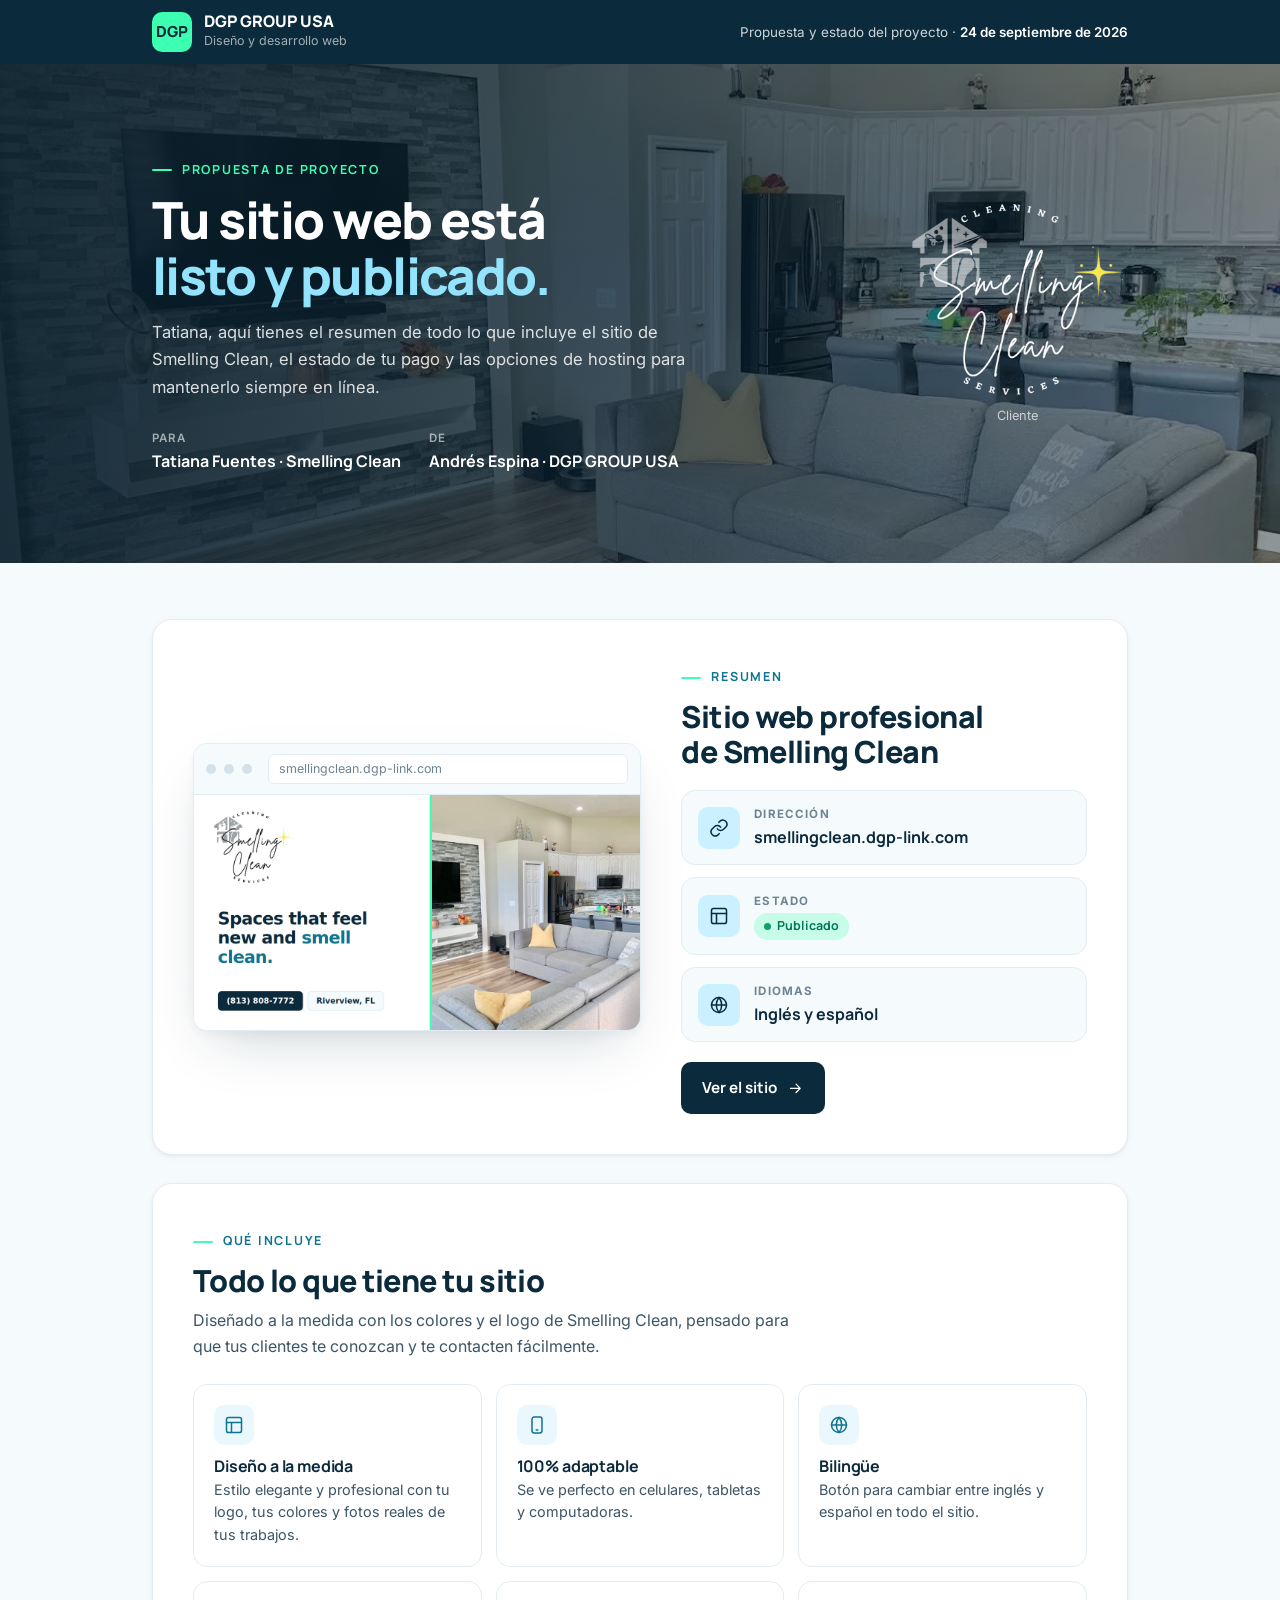
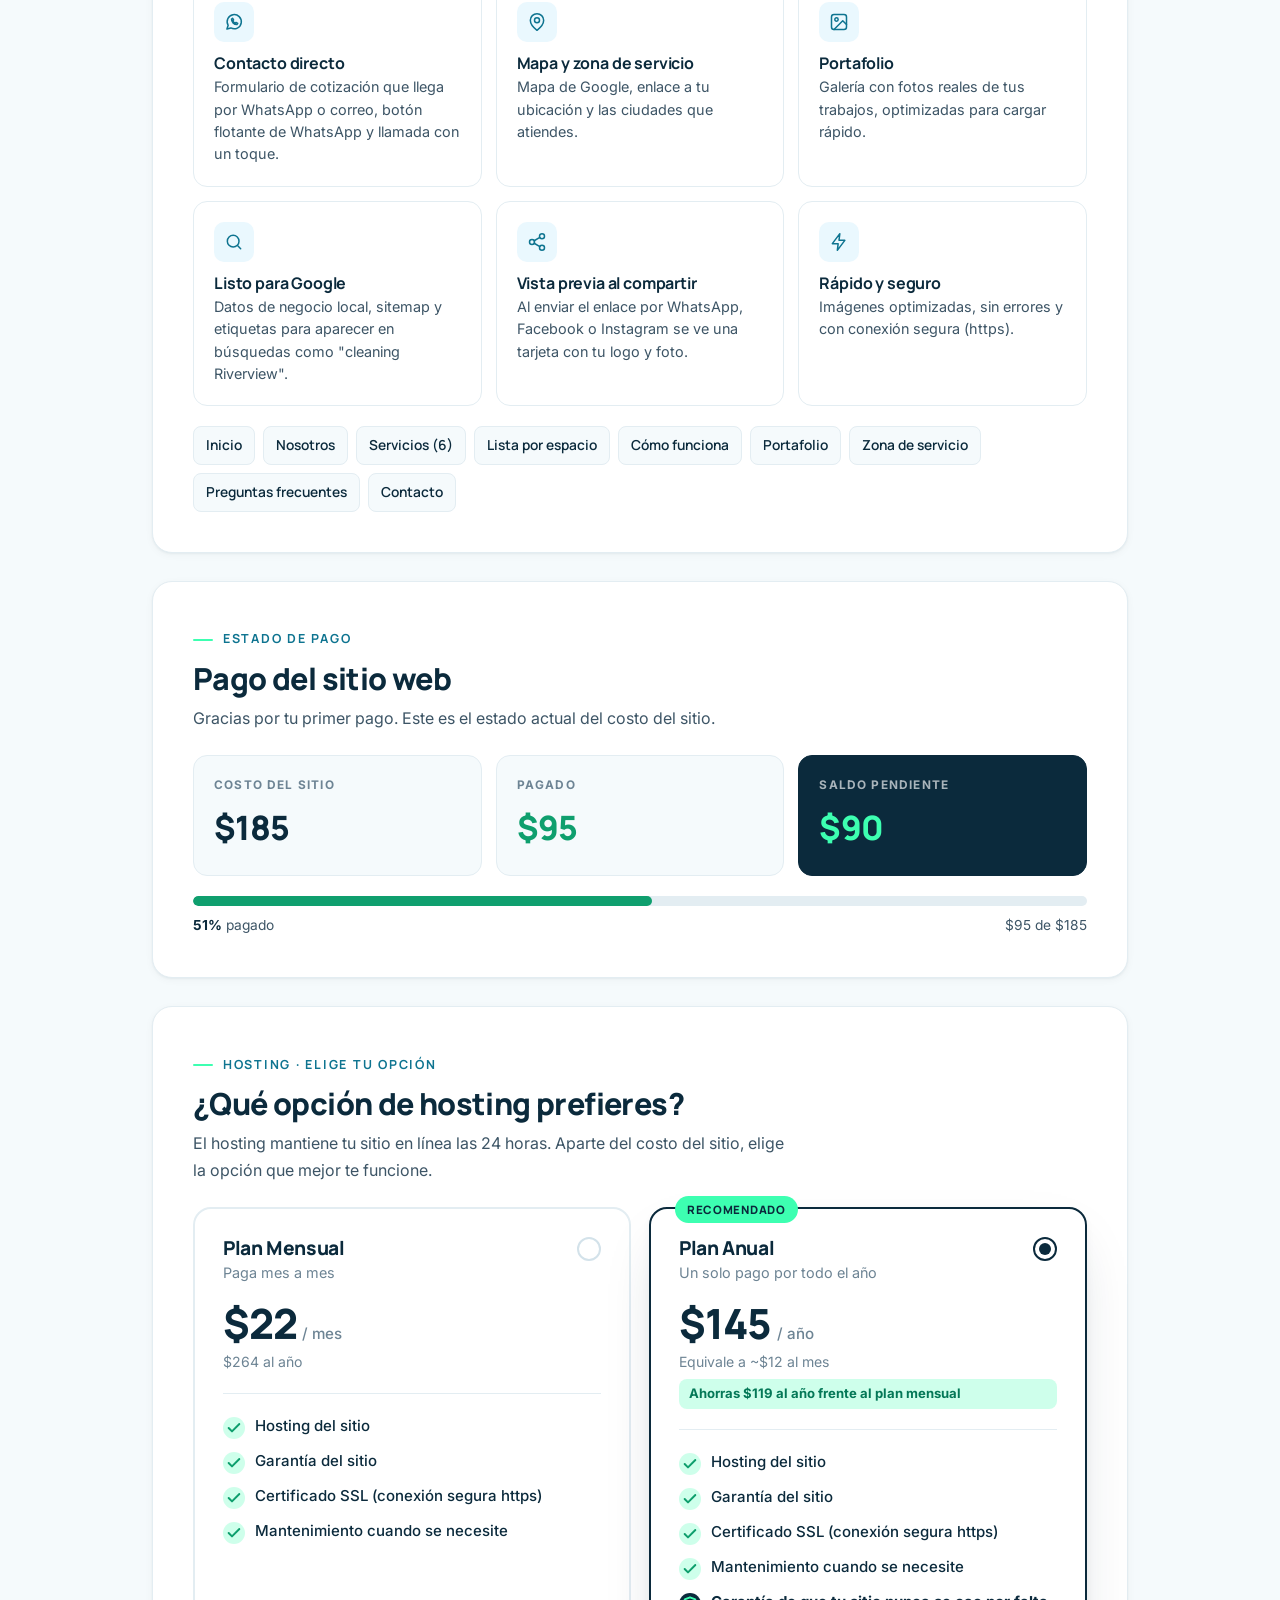
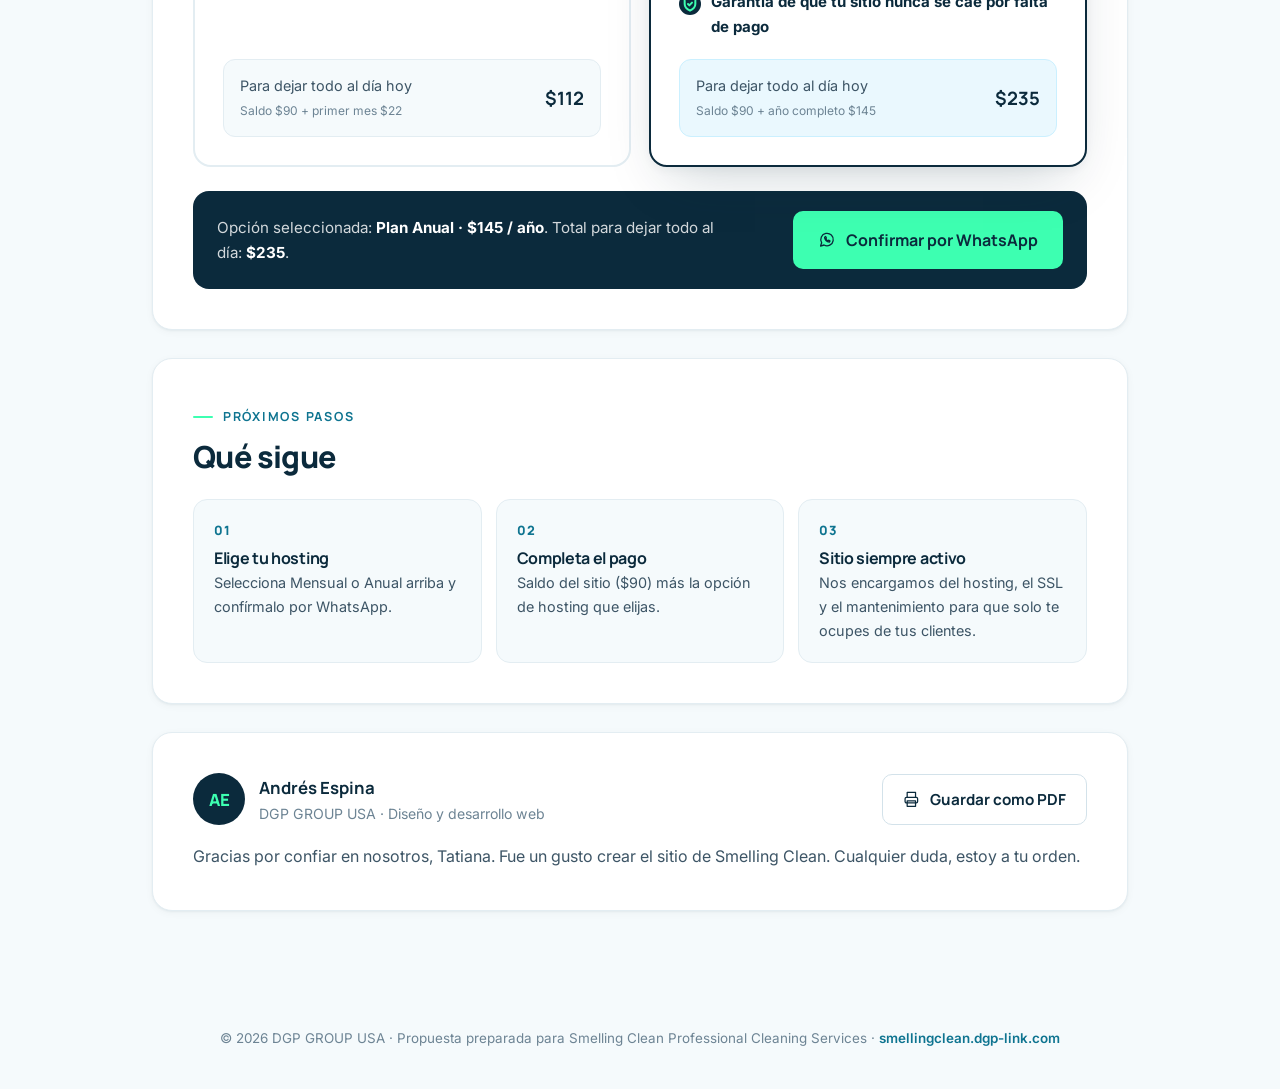
==== propuesta/index.html @ 9a378876 "Send proposal confirmation to Andrés's WhatsApp Co-Authored-By: Claude Opus 5.5 <noreply@anthropic.c" ====
<!DOCTYPE html>
<html lang="es">
<head>
  <meta charset="UTF-8">
  <meta name="viewport" content="width=device-width, initial-scale=1.0">
  <title>Propuesta · Sitio web Smelling Clean | DGP GROUP USA</title>
  <meta name="description" content="Resumen del proyecto, estado de pago y opciones de hosting del sitio web de Smelling Clean Professional Cleaning Services.">
  <meta name="robots" content="noindex, nofollow">
  <meta name="theme-color" content="#0b2a3c">
  <meta property="og:title" content="Propuesta · Sitio web Smelling Clean">
  <meta property="og:description" content="De Andrés Espina (DGP GROUP USA) para Tatiana Fuentes.">
  <meta property="og:image" content="https://smellingclean.dgp-link.com/assets/og-image.png">
  <link rel="icon" type="image/png" sizes="32x32" href="../assets/favicon-32.png">
  <link rel="apple-touch-icon" href="../assets/apple-touch-icon.png">
  <link rel="preconnect" href="https://fonts.googleapis.com">
  <link rel="preconnect" href="https://fonts.gstatic.com" crossorigin>
  <link href="https://fonts.googleapis.com/css2?family=Inter:wght@400;500;600;700&family=Manrope:wght@500;600;700;800&display=swap" rel="stylesheet">
  <style>
    :root {
      --sky: #93e3fd; --ice: #cbf0ff; --mint: #3dffb1;
      --ink: #0b2a3c; --ink-hover: #133f58; --text: #3d5566; --muted: #6d8494; --accent: #0e7490; --success: #0f9f6e;
      --bg: #fff; --bg-soft: #f5fafc; --ice-soft: #eaf8fe; --line: #e3edf2; --line-strong: #d3e2ea;
      --shadow-sm: 0 1px 2px rgba(11,42,60,.05), 0 2px 8px rgba(11,42,60,.04);
      --shadow: 0 2px 4px rgba(11,42,60,.04), 0 12px 32px -12px rgba(11,42,60,.14);
      --shadow-lg: 0 4px 8px rgba(11,42,60,.04), 0 24px 56px -20px rgba(11,42,60,.22);
      --font-head: "Manrope", "Inter", system-ui, sans-serif;
      --font-body: "Inter", system-ui, -apple-system, "Segoe UI", Roboto, sans-serif;
      --gutter: clamp(16px, 4vw, 32px);
      --ease: cubic-bezier(.22,1,.36,1);
    }
    *, *::before, *::after { box-sizing: border-box; }
    html { -webkit-text-size-adjust: 100%; overflow-x: hidden; scroll-behavior: smooth; }
    body { margin: 0; font-family: var(--font-body); font-size: 16px; line-height: 1.65; color: var(--text); background: var(--bg-soft); -webkit-font-smoothing: antialiased; overflow-x: hidden; }
    @supports (overflow: clip) { html, body { overflow-x: clip; } }
    img { max-width: 100%; display: block; }
    a { color: inherit; text-decoration: none; }
    button { font: inherit; cursor: pointer; border: 0; background: none; color: inherit; }
    h1, h2, h3, h4 { font-family: var(--font-head); color: var(--ink); margin: 0; line-height: 1.15; letter-spacing: -.02em; text-wrap: balance; }
    p { margin: 0; }
    ul { margin: 0; padding: 0; list-style: none; }
    :focus-visible { outline: 2px solid var(--accent); outline-offset: 3px; border-radius: 6px; }
    .container { width: 100%; max-width: 1040px; margin-inline: auto; padding-inline: var(--gutter); }
    .icon { width: 1.25em; height: 1.25em; flex-shrink: 0; fill: none; stroke: currentColor; stroke-width: 1.8; stroke-linecap: round; stroke-linejoin: round; }

    /* Top bar */
    .topbar { background: var(--ink); color: rgba(255,255,255,.8); }
    .topbar .container { display: flex; align-items: center; justify-content: space-between; gap: 16px; min-height: 64px; flex-wrap: wrap; padding-block: 12px; }
    .agency { display: flex; align-items: center; gap: 12px; }
    .agency-mark { width: 40px; height: 40px; border-radius: 10px; display: grid; place-items: center; background: var(--mint); color: var(--ink); font-family: var(--font-head); font-weight: 800; font-size: .95rem; letter-spacing: -.02em; }
    .agency strong { display: block; color: #fff; font-family: var(--font-head); font-weight: 800; font-size: 1rem; line-height: 1.2; }
    .agency small { display: block; font-size: .78rem; color: rgba(255,255,255,.62); }
    .doc-meta { font-size: .84rem; text-align: right; }
    .doc-meta strong { color: #fff; font-weight: 600; }

    /* Hero */
    .hero { position: relative; color: #fff; background: var(--ink); overflow: hidden; isolation: isolate; }
    .hero-bg { position: absolute; inset: 0; z-index: -1; }
    .hero-bg img { width: 100%; height: 100%; object-fit: cover; object-position: center 45%; }
    .hero-bg::after { content: ""; position: absolute; inset: 0; background: linear-gradient(90deg, rgba(8,30,43,.92) 0%, rgba(8,30,43,.72) 55%, rgba(8,30,43,.45) 100%); }
    .hero .container { padding-block: clamp(48px, 8vw, 88px); display: grid; grid-template-columns: 1.3fr .7fr; gap: 32px; align-items: center; }
    .kicker { display: inline-flex; align-items: center; gap: 10px; font-family: var(--font-head); font-size: .78rem; font-weight: 700; text-transform: uppercase; letter-spacing: .14em; color: var(--accent); margin-bottom: 12px; }
    .kicker::before { content: ""; width: 20px; height: 2px; border-radius: 2px; background: var(--mint); }
    .hero .kicker { color: var(--mint); }
    .hero h1 { color: #fff; font-weight: 800; font-size: clamp(2rem, 5vw, 3.2rem); line-height: 1.08; letter-spacing: -.03em; }
    .hero h1 em { font-style: normal; color: var(--sky); }
    .hero p { margin-top: 16px; color: rgba(255,255,255,.84); font-size: clamp(1rem, 1.3vw, 1.1rem); max-width: 560px; }
    .hero-client { justify-self: end; text-align: center; }
    .hero-client img { width: min(220px, 60vw); height: auto; }
    .hero-client span { display: block; margin-top: 6px; font-size: .8rem; color: rgba(255,255,255,.7); }
    .to { display: flex; flex-wrap: wrap; gap: 10px 28px; margin-top: 28px; }
    .to div small { display: block; font-size: .72rem; font-weight: 600; text-transform: uppercase; letter-spacing: .1em; color: rgba(255,255,255,.6); }
    .to div strong { display: block; font-family: var(--font-head); font-size: 1rem; color: #fff; }

    /* Sections */
    main { padding-block: clamp(32px, 5vw, 56px) clamp(56px, 8vw, 88px); }
    .card { background: #fff; border: 1px solid var(--line); border-radius: 20px; box-shadow: var(--shadow-sm); }
    .block { margin-top: clamp(20px, 3vw, 28px); padding: clamp(22px, 4vw, 40px); }
    .block:first-child { margin-top: 0; }
    .block-head { display: flex; align-items: flex-end; justify-content: space-between; gap: 16px; flex-wrap: wrap; margin-bottom: 24px; }
    .block-head h2 { font-size: clamp(1.45rem, 2.8vw, 1.9rem); font-weight: 800; }
    .block-head p { margin-top: 8px; max-width: 600px; }
    .btn { display: inline-flex; align-items: center; justify-content: center; gap: 10px; padding: 12px 20px; border-radius: 10px; border: 1px solid transparent; font-family: var(--font-head); font-weight: 700; font-size: .95rem; white-space: nowrap; transition: background .25s, border-color .25s, transform .25s var(--ease); }
    .btn .icon { width: 1.1em; height: 1.1em; }
    .btn-primary { color: #fff; background: var(--ink); }
    .btn-primary:hover { background: var(--ink-hover); transform: translateY(-1px); }
    .btn-accent { color: var(--ink); background: var(--mint); }
    .btn-accent:hover { background: #6effc6; transform: translateY(-1px); }
    .btn-ghost { color: var(--ink); background: #fff; border-color: var(--line-strong); }
    .btn-ghost:hover { border-color: var(--ink); }
    .btn-lg { padding: 15px 24px; font-size: 1rem; }

    /* Summary */
    .summary { display: grid; grid-template-columns: 1.05fr .95fr; gap: clamp(24px, 4vw, 40px); align-items: center; }
    .browser { border-radius: 14px; overflow: hidden; border: 1px solid var(--line); box-shadow: var(--shadow-lg); background: #fff; }
    .browser-bar { display: flex; align-items: center; gap: 8px; padding: 10px 12px; background: var(--bg-soft); border-bottom: 1px solid var(--line); }
    .browser-bar i { width: 10px; height: 10px; border-radius: 50%; background: var(--line-strong); }
    .browser-bar span { margin-left: 8px; flex: 1; min-width: 0; padding: 4px 10px; border-radius: 6px; background: #fff; border: 1px solid var(--line); font-size: .78rem; color: var(--muted); white-space: nowrap; overflow: hidden; text-overflow: ellipsis; }
    .browser { display: block; }
    .browser img { width: 100%; height: auto; aspect-ratio: 1200 / 630; object-fit: cover; }
    .facts { display: grid; gap: 12px; }
    .fact { display: flex; align-items: center; gap: 14px; padding: 14px 16px; border-radius: 14px; background: var(--bg-soft); border: 1px solid var(--line); min-width: 0; }
    .fact-icon { width: 42px; height: 42px; border-radius: 10px; display: grid; place-items: center; flex-shrink: 0; color: var(--ink); background: var(--ice); }
    .fact small { display: block; font-size: .72rem; font-weight: 700; text-transform: uppercase; letter-spacing: .1em; color: var(--muted); }
    .fact strong { display: block; font-family: var(--font-head); font-size: 1rem; color: var(--ink); overflow-wrap: anywhere; }
    .status { display: inline-flex; align-items: center; gap: 6px; padding: 3px 10px; border-radius: 999px; font-size: .78rem; font-weight: 700; color: #047857; background: rgba(61,255,177,.25); }
    .status::before { content: ""; width: 7px; height: 7px; border-radius: 50%; background: var(--success); }

    /* Included */
    .features { display: grid; grid-template-columns: repeat(3, minmax(0, 1fr)); gap: 14px; }
    .feature { padding: 20px; border-radius: 14px; border: 1px solid var(--line); background: #fff; }
    .feature-icon { width: 40px; height: 40px; border-radius: 10px; display: grid; place-items: center; color: var(--accent); background: var(--ice-soft); margin-bottom: 12px; }
    .feature h3 { font-size: 1rem; font-weight: 700; margin-bottom: 4px; letter-spacing: -.01em; }
    .feature p { font-size: .9rem; line-height: 1.55; }
    .sections-list { display: flex; flex-wrap: wrap; gap: 8px; margin-top: 20px; }
    .sections-list span { padding: 7px 12px; border-radius: 8px; background: var(--bg-soft); border: 1px solid var(--line); font-family: var(--font-head); font-size: .86rem; font-weight: 600; color: var(--ink); }

    /* Payment */
    .pay { display: grid; grid-template-columns: repeat(3, minmax(0, 1fr)); gap: 14px; }
    .pay-item { padding: 20px; border-radius: 14px; border: 1px solid var(--line); background: var(--bg-soft); }
    .pay-item small { display: block; font-size: .74rem; font-weight: 700; text-transform: uppercase; letter-spacing: .1em; color: var(--muted); }
    .pay-item strong { display: block; margin-top: 4px; font-family: var(--font-head); font-size: clamp(1.6rem, 3.4vw, 2.1rem); font-weight: 800; color: var(--ink); letter-spacing: -.02em; }
    .pay-item.paid strong { color: var(--success); }
    .pay-item.due { background: var(--ink); border-color: var(--ink); }
    .pay-item.due small { color: rgba(255,255,255,.65); }
    .pay-item.due strong { color: var(--mint); }
    .progress { margin-top: 20px; }
    .progress-track { height: 10px; border-radius: 999px; background: var(--line); overflow: hidden; }
    .progress-fill { height: 100%; width: 0; border-radius: inherit; background: var(--success); transition: width 1.2s var(--ease); }
    .progress-labels { display: flex; justify-content: space-between; gap: 12px; margin-top: 8px; font-size: .86rem; }
    .progress-labels strong { color: var(--ink); }

    /* Plans */
    .plans { display: grid; grid-template-columns: repeat(2, minmax(0, 1fr)); gap: 18px; align-items: stretch; }
    .plan { position: relative; display: flex; flex-direction: column; padding: 28px; border-radius: 18px; border: 2px solid var(--line); background: #fff; cursor: pointer; transition: border-color .25s, box-shadow .25s, transform .25s var(--ease); }
    .plan:hover { border-color: var(--line-strong); box-shadow: var(--shadow); }
    .plan input { position: absolute; opacity: 0; pointer-events: none; }
    .plan.selected { border-color: var(--ink); box-shadow: var(--shadow-lg); }
    .plan.recommended { border-color: var(--sky); }
    .plan.recommended.selected { border-color: var(--ink); }
    .badge { position: absolute; top: -13px; left: 24px; padding: 4px 12px; border-radius: 999px; font-family: var(--font-head); font-size: .72rem; font-weight: 800; letter-spacing: .06em; text-transform: uppercase; color: var(--ink); background: var(--mint); }
    .plan-top { display: flex; align-items: flex-start; justify-content: space-between; gap: 12px; }
    .plan h3 { font-size: 1.2rem; font-weight: 800; }
    .plan-sub { font-size: .9rem; color: var(--muted); margin-top: 2px; }
    .radio { width: 24px; height: 24px; border-radius: 50%; border: 2px solid var(--line-strong); display: grid; place-items: center; flex-shrink: 0; transition: border-color .2s; }
    .radio::after { content: ""; width: 12px; height: 12px; border-radius: 50%; background: var(--ink); transform: scale(0); transition: transform .2s var(--ease); }
    .plan.selected .radio { border-color: var(--ink); }
    .plan.selected .radio::after { transform: scale(1); }
    .price { display: flex; align-items: baseline; gap: 6px; margin: 18px 0 4px; }
    .price strong { font-family: var(--font-head); font-size: 2.6rem; font-weight: 800; color: var(--ink); letter-spacing: -.03em; line-height: 1; }
    .price span { font-size: .95rem; color: var(--muted); font-weight: 500; }
    .price-note { font-size: .88rem; color: var(--muted); min-height: 1.4em; }
    .save { display: inline-flex; align-items: center; gap: 6px; margin-top: 6px; padding: 4px 10px; border-radius: 8px; font-size: .82rem; font-weight: 700; color: #047857; background: rgba(61,255,177,.25); }
    .plan ul { display: grid; gap: 10px; margin: 20px 0; padding-top: 20px; border-top: 1px solid var(--line); }
    .plan li { display: flex; align-items: flex-start; gap: 10px; font-size: .94rem; color: var(--ink); font-weight: 500; }
    .plan li .icon { width: 16px; height: 16px; margin-top: 3px; padding: 3px; border-radius: 50%; background: rgba(61,255,177,.25); color: var(--success); stroke-width: 3; box-sizing: content-box; }
    .plan li.star .icon { background: var(--ink); color: var(--mint); }
    .plan li.star { font-weight: 700; }
    .plan-total { margin-top: auto; padding: 14px 16px; border-radius: 12px; background: var(--bg-soft); border: 1px solid var(--line); display: flex; justify-content: space-between; align-items: center; gap: 12px; font-size: .9rem; }
    .plan-total strong { font-family: var(--font-head); font-size: 1.15rem; color: var(--ink); white-space: nowrap; }
    .plan.selected .plan-total { background: var(--ice-soft); border-color: var(--ice); }

    .confirm { margin-top: 24px; display: flex; align-items: center; justify-content: space-between; gap: 16px 24px; flex-wrap: wrap; padding: 20px 24px; border-radius: 16px; background: var(--ink); color: rgba(255,255,255,.82); }
    .confirm p { font-size: .95rem; max-width: 520px; }
    .confirm p strong { color: #fff; }
    .confirm-actions { display: flex; gap: 10px; flex-wrap: wrap; }
    .confirm .btn-ghost { background: transparent; color: #fff; border-color: rgba(255,255,255,.35); }
    .confirm .btn-ghost:hover { border-color: #fff; }

    /* Steps */
    .steps { display: grid; grid-template-columns: repeat(3, minmax(0, 1fr)); gap: 14px; counter-reset: s; }
    .step { padding: 20px; border-radius: 14px; background: var(--bg-soft); border: 1px solid var(--line); }
    .step::before { counter-increment: s; content: "0" counter(s); display: block; font-family: var(--font-head); font-size: .8rem; font-weight: 800; letter-spacing: .08em; color: var(--accent); margin-bottom: 8px; }
    .step h3 { font-size: 1rem; font-weight: 700; margin-bottom: 4px; }
    .step p { font-size: .9rem; }

    /* Signature */
    .sign { display: flex; align-items: center; justify-content: space-between; gap: 20px; flex-wrap: wrap; }
    .sign-person { display: flex; align-items: center; gap: 14px; }
    .avatar { width: 52px; height: 52px; border-radius: 50%; display: grid; place-items: center; background: var(--ink); color: var(--mint); font-family: var(--font-head); font-weight: 800; font-size: 1.05rem; }
    .sign-person strong { display: block; font-family: var(--font-head); font-size: 1.05rem; color: var(--ink); }
    .sign-person small { display: block; font-size: .88rem; color: var(--muted); }

    footer { padding: 28px 0 40px; text-align: center; font-size: .84rem; color: var(--muted); }
    footer a { color: var(--accent); font-weight: 600; }

    .reveal { opacity: 0; transform: translateY(16px); transition: opacity .7s var(--ease), transform .7s var(--ease); }
    .reveal.in { opacity: 1; transform: none; }

    @media (max-width: 860px) {
      .hero .container, .summary { grid-template-columns: minmax(0, 1fr); }
      .hero-client { justify-self: start; order: -1; text-align: left; }
      .hero-client img { width: 160px; }
      .hero-client span { display: none; }
      .features, .steps { grid-template-columns: repeat(2, minmax(0, 1fr)); }
    }
    @media (max-width: 640px) {
      body { font-size: 15.5px; }
      .doc-meta { text-align: left; }
      .features, .steps, .pay, .plans { grid-template-columns: minmax(0, 1fr); }
      .plans { gap: 26px; }
      .plan.recommended { order: -1; }
      .plan { padding: 24px 20px; }
      .confirm { padding: 20px; }
      .confirm-actions, .confirm-actions .btn { width: 100%; }
      .sign .btn { width: 100%; }
    }
    @media (prefers-reduced-motion: reduce) {
      *, *::before, *::after { transition-duration: .01ms !important; animation-duration: .01ms !important; }
      .reveal { opacity: 1; transform: none; }
    }
    @media print {
      body { background: #fff; }
      .reveal { opacity: 1 !important; transform: none !important; }
      .confirm-actions, .no-print { display: none !important; }
      .card, .plan { box-shadow: none !important; break-inside: avoid; }
      .hero, .topbar, .pay-item.due, .confirm, .avatar, .agency-mark { -webkit-print-color-adjust: exact; print-color-adjust: exact; }
    }
  </style>
</head>
<body>

<svg xmlns="http://www.w3.org/2000/svg" style="display:none">
  <symbol id="i-check" viewBox="0 0 24 24"><path d="M20 6 9 17l-5-5"/></symbol>
  <symbol id="i-globe" viewBox="0 0 24 24"><circle cx="12" cy="12" r="9"/><path d="M3 12h18M12 3a14 14 0 0 1 0 18M12 3a14 14 0 0 0 0 18"/></symbol>
  <symbol id="i-lock" viewBox="0 0 24 24"><rect x="4" y="11" width="16" height="10" rx="2"/><path d="M8 11V7a4 4 0 0 1 8 0v4"/></symbol>
  <symbol id="i-phone" viewBox="0 0 24 24"><rect x="6" y="2.5" width="12" height="19" rx="2.5"/><path d="M11 18h2"/></symbol>
  <symbol id="i-search" viewBox="0 0 24 24"><circle cx="11" cy="11" r="7"/><path d="m20 20-3.5-3.5"/></symbol>
  <symbol id="i-share" viewBox="0 0 24 24"><circle cx="18" cy="5" r="3"/><circle cx="6" cy="12" r="3"/><circle cx="18" cy="19" r="3"/><path d="m8.6 13.5 6.8 4M15.4 6.5l-6.8 4"/></symbol>
  <symbol id="i-whatsapp" viewBox="0 0 24 24"><path d="M3.5 20.5 5 16a8.5 8.5 0 1 1 3.2 3.1L3.5 20.5Z"/><path d="M9 8.5c0 3.5 2.8 6.5 6.5 6.5l1-1.4-2-1.1-1 .9c-1.2-.5-2.4-1.7-2.9-2.9l.9-1-1.1-2L9 8.5Z"/></symbol>
  <symbol id="i-mail" viewBox="0 0 24 24"><rect x="2.5" y="4.5" width="19" height="15" rx="2.5"/><path d="m3 7 9 6 9-6"/></symbol>
  <symbol id="i-pin" viewBox="0 0 24 24"><path d="M20 10c0 6-8 12-8 12s-8-6-8-12a8 8 0 0 1 16 0Z"/><circle cx="12" cy="10" r="3"/></symbol>
  <symbol id="i-image" viewBox="0 0 24 24"><rect x="3" y="3" width="18" height="18" rx="3"/><circle cx="9" cy="9" r="2"/><path d="m21 15-4.5-4.5L6 21"/></symbol>
  <symbol id="i-bolt" viewBox="0 0 24 24"><path d="M13 2 4 14h7l-1 8 9-12h-7l1-8Z"/></symbol>
  <symbol id="i-layout" viewBox="0 0 24 24"><rect x="3" y="3" width="18" height="18" rx="2.5"/><path d="M3 9h18M9 21V9"/></symbol>
  <symbol id="i-server" viewBox="0 0 24 24"><rect x="3" y="3" width="18" height="7" rx="2"/><rect x="3" y="14" width="18" height="7" rx="2"/><path d="M7 6.5h.01M7 17.5h.01"/></symbol>
  <symbol id="i-shield" viewBox="0 0 24 24"><path d="M12 22s8-4 8-10V5l-8-3-8 3v7c0 6 8 10 8 10Z"/><path d="m9 12 2 2 4-4"/></symbol>
  <symbol id="i-link" viewBox="0 0 24 24"><path d="M10 13a5 5 0 0 0 7.5.5l3-3a5 5 0 0 0-7-7l-1.7 1.7"/><path d="M14 11a5 5 0 0 0-7.5-.5l-3 3a5 5 0 0 0 7 7l1.7-1.7"/></symbol>
  <symbol id="i-wallet" viewBox="0 0 24 24"><path d="M20 7V5a2 2 0 0 0-2-2H5a2 2 0 0 0-2 2v14a2 2 0 0 0 2 2h13a2 2 0 0 0 2-2v-2"/><path d="M21 8h-5a4 4 0 0 0 0 8h5V8Z"/><path d="M16 12h.01"/></symbol>
  <symbol id="i-printer" viewBox="0 0 24 24"><path d="M6 9V2h12v7"/><rect x="3" y="9" width="18" height="8" rx="2"/><path d="M6 14h12v8H6z"/></symbol>
  <symbol id="i-arrow" viewBox="0 0 24 24"><path d="M5 12h14M13 6l6 6-6 6"/></symbol>
</svg>

<div class="topbar">
  <div class="container">
    <div class="agency">
      <span class="agency-mark" aria-hidden="true">DGP</span>
      <div><strong>DGP GROUP USA</strong><small>Diseño y desarrollo web</small></div>
    </div>
    <div class="doc-meta">Propuesta y estado del proyecto · <strong id="docDate">24 de septiembre de 2026</strong></div>
  </div>
</div>

<header class="hero">
  <div class="hero-bg" aria-hidden="true">
    <picture>
      <source srcset="../assets/portfolio/living-kitchen-gray.webp" type="image/webp">
      <img src="../assets/portfolio/living-kitchen-gray.jpg" alt="" width="1320" height="917">
    </picture>
  </div>
  <div class="container">
    <div>
      <span class="kicker">Propuesta de proyecto</span>
      <h1>Tu sitio web está <em>listo y publicado.</em></h1>
      <p>Tatiana, aquí tienes el resumen de todo lo que incluye el sitio de Smelling Clean, el estado de tu pago y las opciones de hosting para mantenerlo siempre en línea.</p>
      <div class="to">
        <div><small>Para</small><strong>Tatiana Fuentes · Smelling Clean</strong></div>
        <div><small>De</small><strong>Andrés Espina · DGP GROUP USA</strong></div>
      </div>
    </div>
    <div class="hero-client">
      <img src="../assets/logo-white.png" alt="Smelling Clean Cleaning Services" width="640" height="580">
      <span>Cliente</span>
    </div>
  </div>
</header>

<main class="container">

  <!-- Summary -->
  <section class="card block reveal">
    <div class="summary">
      <a href="https://smellingclean.dgp-link.com/" target="_blank" rel="noopener" class="browser" aria-label="Abrir el sitio de Smelling Clean">
        <div class="browser-bar"><i></i><i></i><i></i><span>smellingclean.dgp-link.com</span></div>
        <img src="../assets/og-image.png" alt="Vista previa del sitio de Smelling Clean" width="1200" height="630">
      </a>
      <div>
        <span class="kicker">Resumen</span>
        <h2 style="font-size:clamp(1.45rem,2.8vw,1.9rem);font-weight:800">Sitio web profesional de Smelling Clean</h2>
        <div class="facts" style="margin-top:20px">
          <div class="fact"><span class="fact-icon"><svg class="icon"><use href="#i-link"/></svg></span><span><small>Dirección</small><strong>smellingclean.dgp-link.com</strong></span></div>
          <div class="fact"><span class="fact-icon"><svg class="icon"><use href="#i-layout"/></svg></span><span><small>Estado</small><strong><span class="status">Publicado</span></strong></span></div>
          <div class="fact"><span class="fact-icon"><svg class="icon"><use href="#i-globe"/></svg></span><span><small>Idiomas</small><strong>Inglés y español</strong></span></div>
        </div>
        <a href="https://smellingclean.dgp-link.com/" target="_blank" rel="noopener" class="btn btn-primary" style="margin-top:20px">Ver el sitio<svg class="icon"><use href="#i-arrow"/></svg></a>
      </div>
    </div>
  </section>

  <!-- Included -->
  <section class="card block reveal">
    <div class="block-head">
      <div>
        <span class="kicker">Qué incluye</span>
        <h2>Todo lo que tiene tu sitio</h2>
        <p>Diseñado a la medida con los colores y el logo de Smelling Clean, pensado para que tus clientes te conozcan y te contacten fácilmente.</p>
      </div>
    </div>
    <div class="features">
      <div class="feature"><span class="feature-icon"><svg class="icon"><use href="#i-layout"/></svg></span><h3>Diseño a la medida</h3><p>Estilo elegante y profesional con tu logo, tus colores y fotos reales de tus trabajos.</p></div>
      <div class="feature"><span class="feature-icon"><svg class="icon"><use href="#i-phone"/></svg></span><h3>100% adaptable</h3><p>Se ve perfecto en celulares, tabletas y computadoras.</p></div>
      <div class="feature"><span class="feature-icon"><svg class="icon"><use href="#i-globe"/></svg></span><h3>Bilingüe</h3><p>Botón para cambiar entre inglés y español en todo el sitio.</p></div>
      <div class="feature"><span class="feature-icon"><svg class="icon"><use href="#i-whatsapp"/></svg></span><h3>Contacto directo</h3><p>Formulario de cotización que llega por WhatsApp o correo, botón flotante de WhatsApp y llamada con un toque.</p></div>
      <div class="feature"><span class="feature-icon"><svg class="icon"><use href="#i-pin"/></svg></span><h3>Mapa y zona de servicio</h3><p>Mapa de Google, enlace a tu ubicación y las ciudades que atiendes.</p></div>
      <div class="feature"><span class="feature-icon"><svg class="icon"><use href="#i-image"/></svg></span><h3>Portafolio</h3><p>Galería con fotos reales de tus trabajos, optimizadas para cargar rápido.</p></div>
      <div class="feature"><span class="feature-icon"><svg class="icon"><use href="#i-search"/></svg></span><h3>Listo para Google</h3><p>Datos de negocio local, sitemap y etiquetas para aparecer en búsquedas como "cleaning Riverview".</p></div>
      <div class="feature"><span class="feature-icon"><svg class="icon"><use href="#i-share"/></svg></span><h3>Vista previa al compartir</h3><p>Al enviar el enlace por WhatsApp, Facebook o Instagram se ve una tarjeta con tu logo y foto.</p></div>
      <div class="feature"><span class="feature-icon"><svg class="icon"><use href="#i-bolt"/></svg></span><h3>Rápido y seguro</h3><p>Imágenes optimizadas, sin errores y con conexión segura (https).</p></div>
    </div>
    <div class="sections-list" aria-label="Secciones del sitio">
      <span>Inicio</span><span>Nosotros</span><span>Servicios (6)</span><span>Lista por espacio</span><span>Cómo funciona</span><span>Portafolio</span><span>Zona de servicio</span><span>Preguntas frecuentes</span><span>Contacto</span>
    </div>
  </section>

  <!-- Payment -->
  <section class="card block reveal">
    <div class="block-head">
      <div>
        <span class="kicker">Estado de pago</span>
        <h2>Pago del sitio web</h2>
        <p>Gracias por tu primer pago. Este es el estado actual del costo del sitio.</p>
      </div>
    </div>
    <div class="pay">
      <div class="pay-item"><small>Costo del sitio</small><strong>$185</strong></div>
      <div class="pay-item paid"><small>Pagado</small><strong>$95</strong></div>
      <div class="pay-item due"><small>Saldo pendiente</small><strong>$90</strong></div>
    </div>
    <div class="progress">
      <div class="progress-track" role="progressbar" aria-valuemin="0" aria-valuemax="185" aria-valuenow="95" aria-label="Pagado $95 de $185"><div class="progress-fill" data-width="51.35"></div></div>
      <div class="progress-labels"><span><strong>51%</strong> pagado</span><span>$95 de $185</span></div>
    </div>
  </section>

  <!-- Hosting -->
  <section class="card block reveal" id="hosting">
    <div class="block-head">
      <div>
        <span class="kicker">Hosting · Elige tu opción</span>
        <h2>¿Qué opción de hosting prefieres?</h2>
        <p>El hosting mantiene tu sitio en línea las 24 horas. Aparte del costo del sitio, elige la opción que mejor te funcione.</p>
      </div>
    </div>

    <div class="plans" role="radiogroup" aria-label="Opciones de hosting">
      <label class="plan" data-plan="mensual">
        <input type="radio" name="plan" value="mensual">
        <div class="plan-top">
          <div><h3>Plan Mensual</h3><p class="plan-sub">Paga mes a mes</p></div>
          <span class="radio" aria-hidden="true"></span>
        </div>
        <div class="price"><strong>$22</strong><span>/ mes</span></div>
        <p class="price-note">$264 al año</p>
        <ul>
          <li><svg class="icon"><use href="#i-check"/></svg>Hosting del sitio</li>
          <li><svg class="icon"><use href="#i-check"/></svg>Garantía del sitio</li>
          <li><svg class="icon"><use href="#i-check"/></svg>Certificado SSL (conexión segura https)</li>
          <li><svg class="icon"><use href="#i-check"/></svg>Mantenimiento cuando se necesite</li>
        </ul>
        <div class="plan-total"><span>Para dejar todo al día hoy<br><small style="color:var(--muted)">Saldo $90 + primer mes $22</small></span><strong>$112</strong></div>
      </label>

      <label class="plan recommended selected" data-plan="anual">
        <span class="badge">Recomendado</span>
        <input type="radio" name="plan" value="anual" checked>
        <div class="plan-top">
          <div><h3>Plan Anual</h3><p class="plan-sub">Un solo pago por todo el año</p></div>
          <span class="radio" aria-hidden="true"></span>
        </div>
        <div class="price"><strong>$145</strong><span>/ año</span></div>
        <p class="price-note">Equivale a ~$12 al mes</p>
        <span class="save">Ahorras $119 al año frente al plan mensual</span>
        <ul>
          <li><svg class="icon"><use href="#i-check"/></svg>Hosting del sitio</li>
          <li><svg class="icon"><use href="#i-check"/></svg>Garantía del sitio</li>
          <li><svg class="icon"><use href="#i-check"/></svg>Certificado SSL (conexión segura https)</li>
          <li><svg class="icon"><use href="#i-check"/></svg>Mantenimiento cuando se necesite</li>
          <li class="star"><svg class="icon"><use href="#i-shield"/></svg>Garantía de que tu sitio nunca se cae por falta de pago</li>
        </ul>
        <div class="plan-total"><span>Para dejar todo al día hoy<br><small style="color:var(--muted)">Saldo $90 + año completo $145</small></span><strong>$235</strong></div>
      </label>
    </div>

    <div class="confirm">
      <p id="confirmText">Opción seleccionada: <strong>Plan Anual · $145 / año</strong>. Confírmala y te enviaremos los detalles de pago.</p>
      <div class="confirm-actions">
        <a href="#" class="btn btn-accent btn-lg" id="confirmWa"><svg class="icon"><use href="#i-whatsapp"/></svg>Confirmar por WhatsApp</a>
      </div>
    </div>
  </section>

  <!-- Next steps -->
  <section class="card block reveal">
    <div class="block-head">
      <div>
        <span class="kicker">Próximos pasos</span>
        <h2>Qué sigue</h2>
      </div>
    </div>
    <div class="steps">
      <div class="step"><h3>Elige tu hosting</h3><p>Selecciona Mensual o Anual arriba y confírmalo por WhatsApp.</p></div>
      <div class="step"><h3>Completa el pago</h3><p>Saldo del sitio ($90) más la opción de hosting que elijas.</p></div>
      <div class="step"><h3>Sitio siempre activo</h3><p>Nos encargamos del hosting, el SSL y el mantenimiento para que solo te ocupes de tus clientes.</p></div>
    </div>
  </section>

  <!-- Signature -->
  <section class="card block reveal">
    <div class="sign">
      <div class="sign-person">
        <span class="avatar" aria-hidden="true">AE</span>
        <div><strong>Andrés Espina</strong><small>DGP GROUP USA · Diseño y desarrollo web</small></div>
      </div>
      <button type="button" class="btn btn-ghost no-print" onclick="window.print()"><svg class="icon"><use href="#i-printer"/></svg>Guardar como PDF</button>
    </div>
    <p style="margin-top:18px">Gracias por confiar en nosotros, Tatiana. Fue un gusto crear el sitio de Smelling Clean. Cualquier duda, estoy a tu orden.</p>
  </section>

</main>

<footer>
  © <span id="year">2026</span> DGP GROUP USA · Propuesta preparada para Smelling Clean Professional Cleaning Services · <a href="https://smellingclean.dgp-link.com/">smellingclean.dgp-link.com</a>
</footer>

<script>
(function () {
  "use strict";
  /* Número de WhatsApp de Andrés (solo dígitos, con código de país, ej. "18135550000").
     Si queda vacío, WhatsApp pedirá elegir el contacto al enviar. */
  var ANDRES_WHATSAPP = "12398231738";

  var plans = document.querySelectorAll(".plan");
  var confirmText = document.getElementById("confirmText");
  var confirmWa = document.getElementById("confirmWa");
  var labels = {
    mensual: { name: "Plan Mensual", price: "$22 / mes", today: "$112" },
    anual: { name: "Plan Anual", price: "$145 / año", today: "$235" }
  };

  function current() {
    var el = document.querySelector('.plan input:checked');
    return el ? el.value : "anual";
  }
  function render() {
    var sel = current();
    plans.forEach(function (p) { p.classList.toggle("selected", p.getAttribute("data-plan") === sel); });
    var l = labels[sel];
    confirmText.innerHTML = "Opción seleccionada: <strong>" + l.name + " · " + l.price + "</strong>. Total para dejar todo al día: <strong>" + l.today + "</strong>.";
    var msg = "Hola Andrés, soy Tatiana Fuentes de Smelling Clean. Revisé la propuesta del sitio web y elijo el " + l.name + " (" + l.price + ") para el hosting. " +
      "Entiendo que el total para dejar todo al día es " + l.today + " (saldo del sitio $90 + hosting). ¿Me envías los detalles de pago?";
    confirmWa.href = "https://wa.me/" + ANDRES_WHATSAPP + "?text=" + encodeURIComponent(msg);
    confirmWa.target = "_blank";
    confirmWa.rel = "noopener";
  }
  plans.forEach(function (p) { p.querySelector("input").addEventListener("change", render); });
  render();

  var y = document.getElementById("year");
  if (y) y.textContent = new Date().getFullYear();

  var fill = document.querySelector(".progress-fill");
  var reveals = document.querySelectorAll(".reveal");
  function show(el) {
    el.classList.add("in");
    if (fill && el.contains(fill)) fill.style.width = fill.getAttribute("data-width") + "%";
  }
  if ("IntersectionObserver" in window) {
    var io = new IntersectionObserver(function (entries) {
      entries.forEach(function (e) { if (e.isIntersecting) { show(e.target); io.unobserve(e.target); } });
    }, { threshold: 0.1 });
    reveals.forEach(function (el) { io.observe(el); });
  } else {
    reveals.forEach(show);
  }
  window.addEventListener("beforeprint", function () { reveals.forEach(show); });
})();
</script>
</body>
</html>
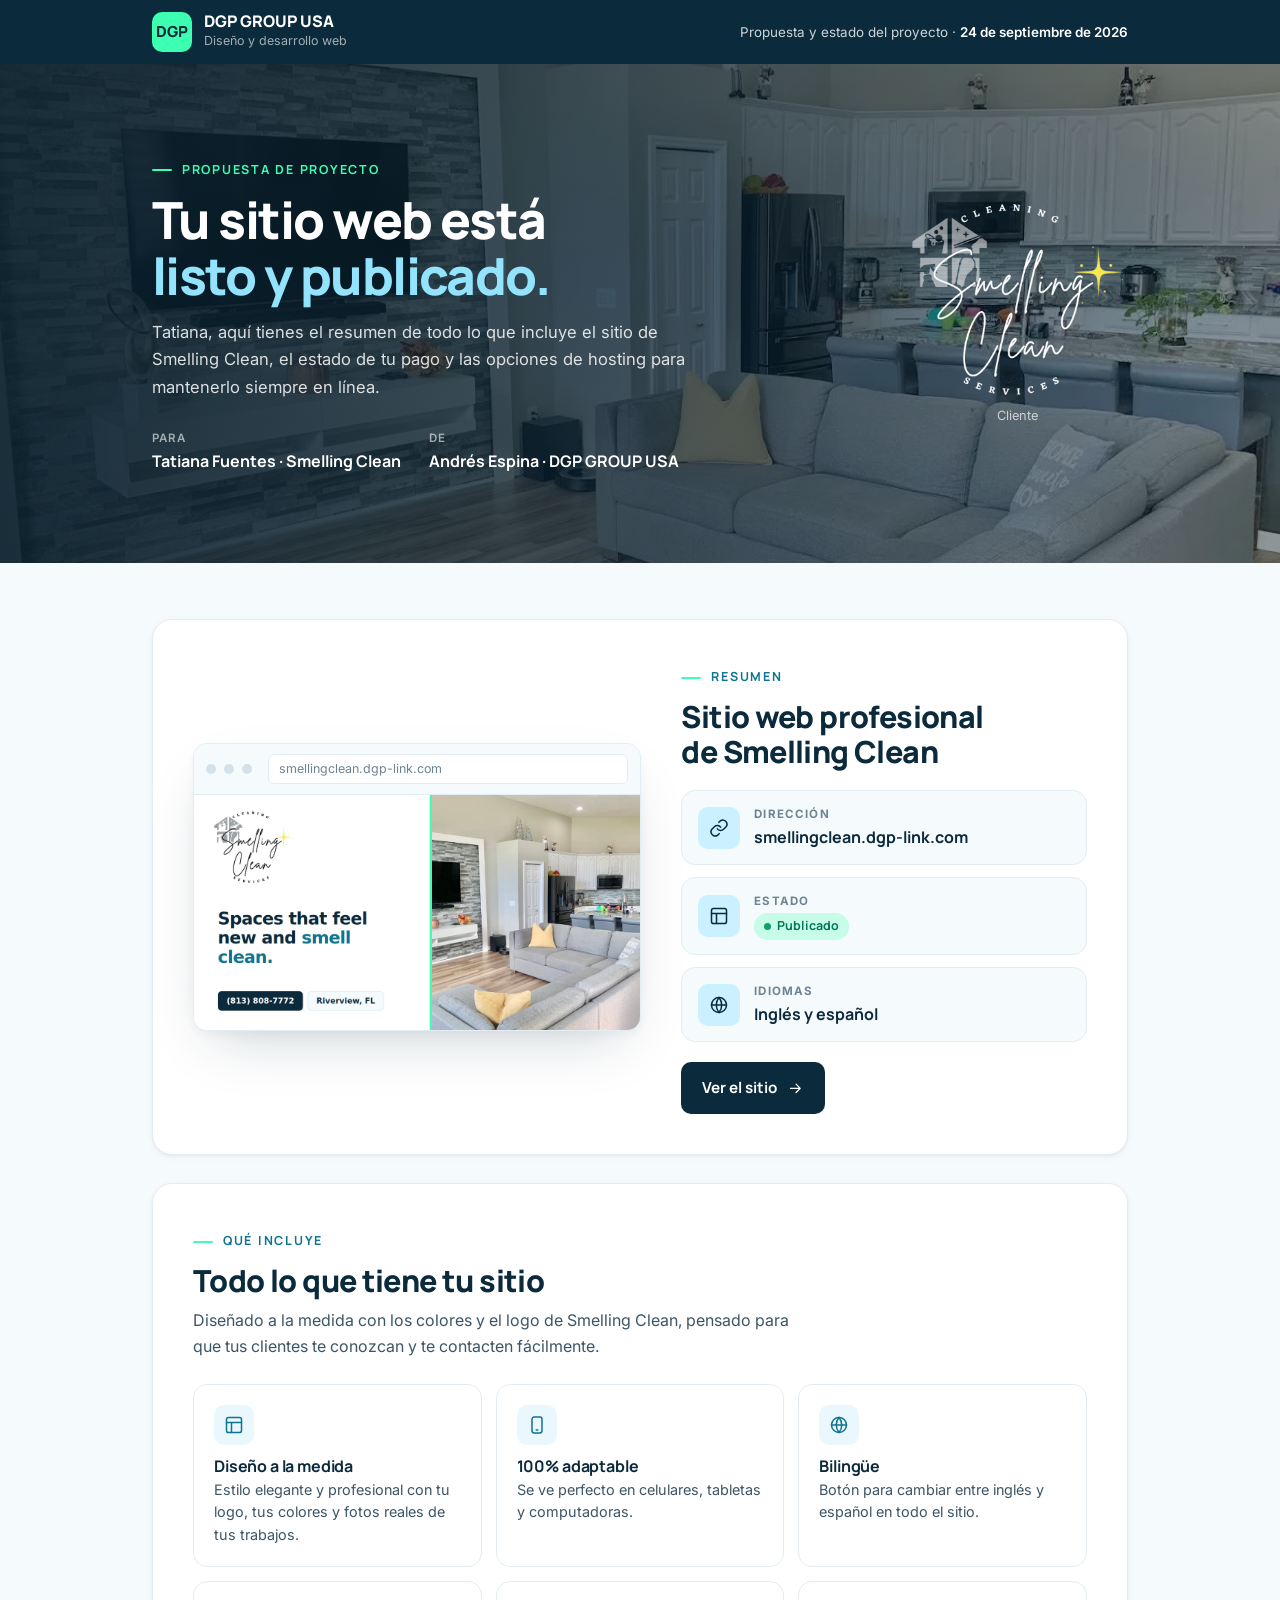
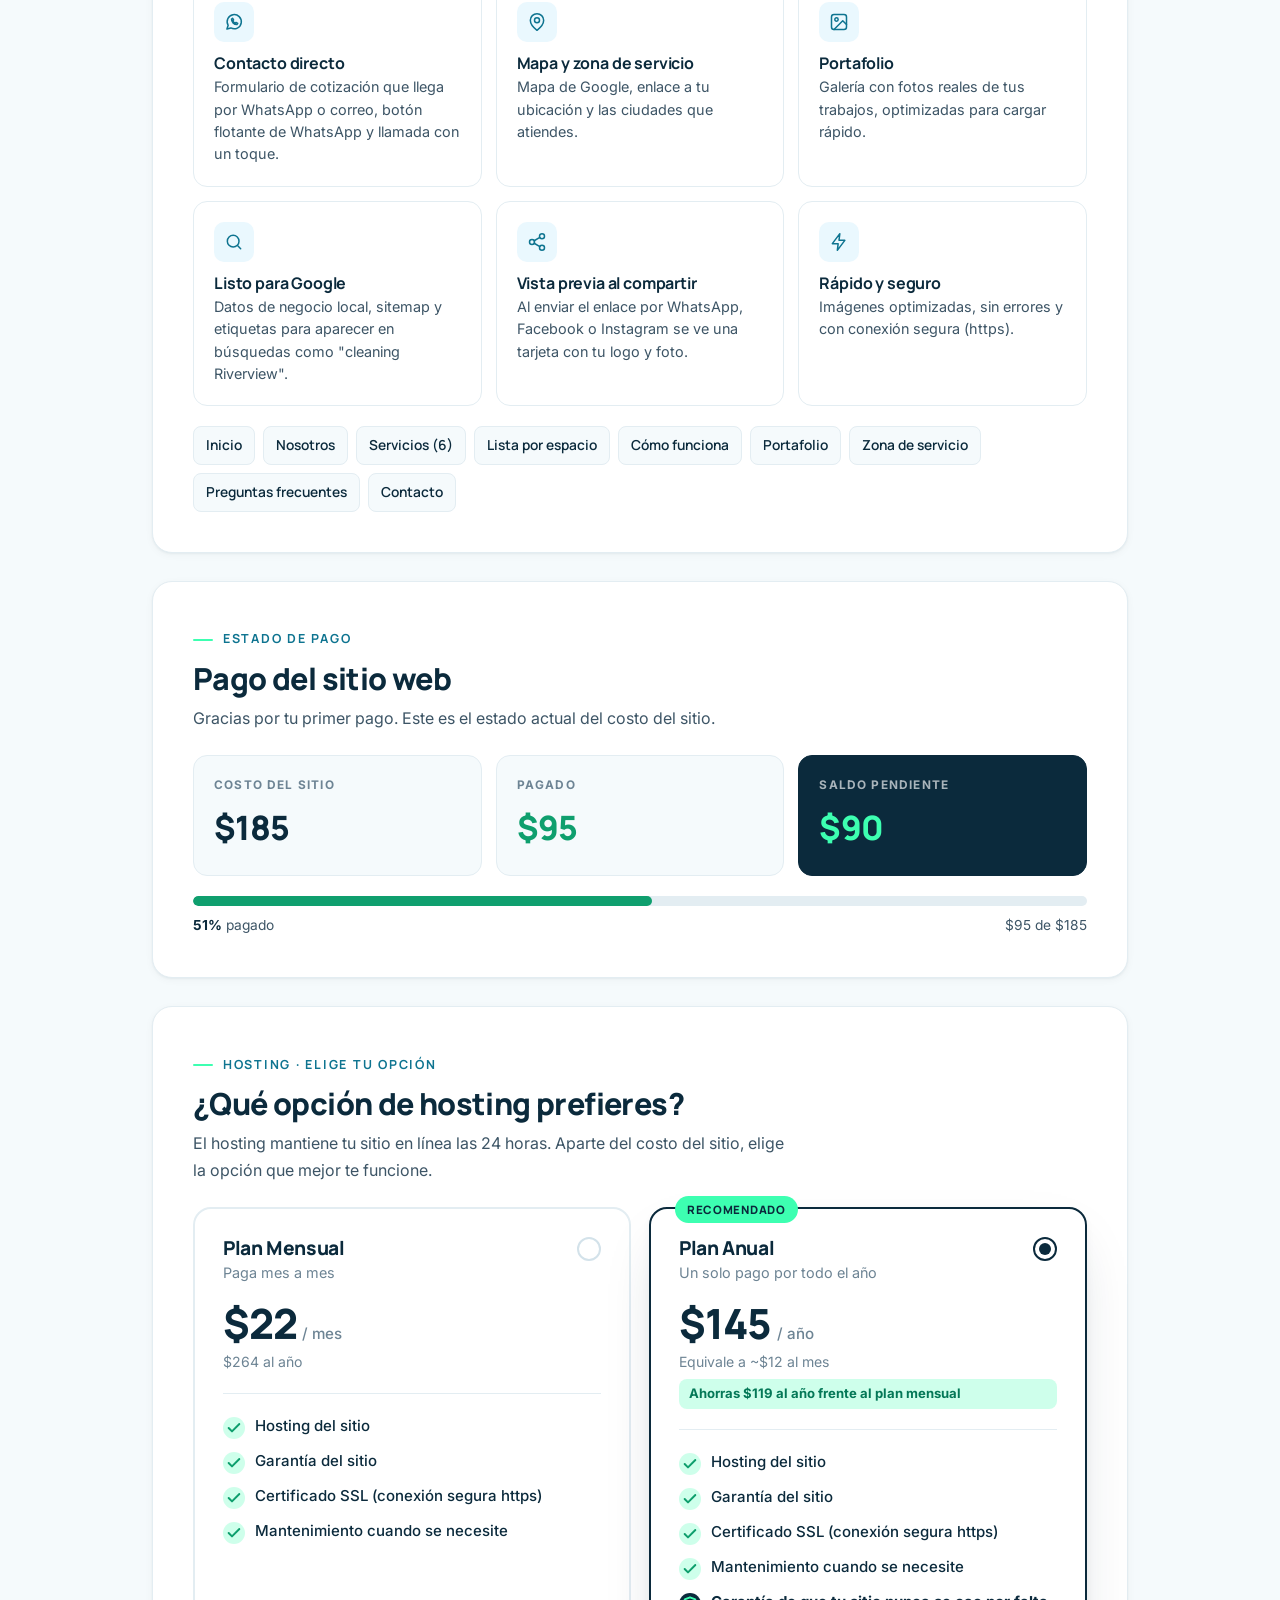
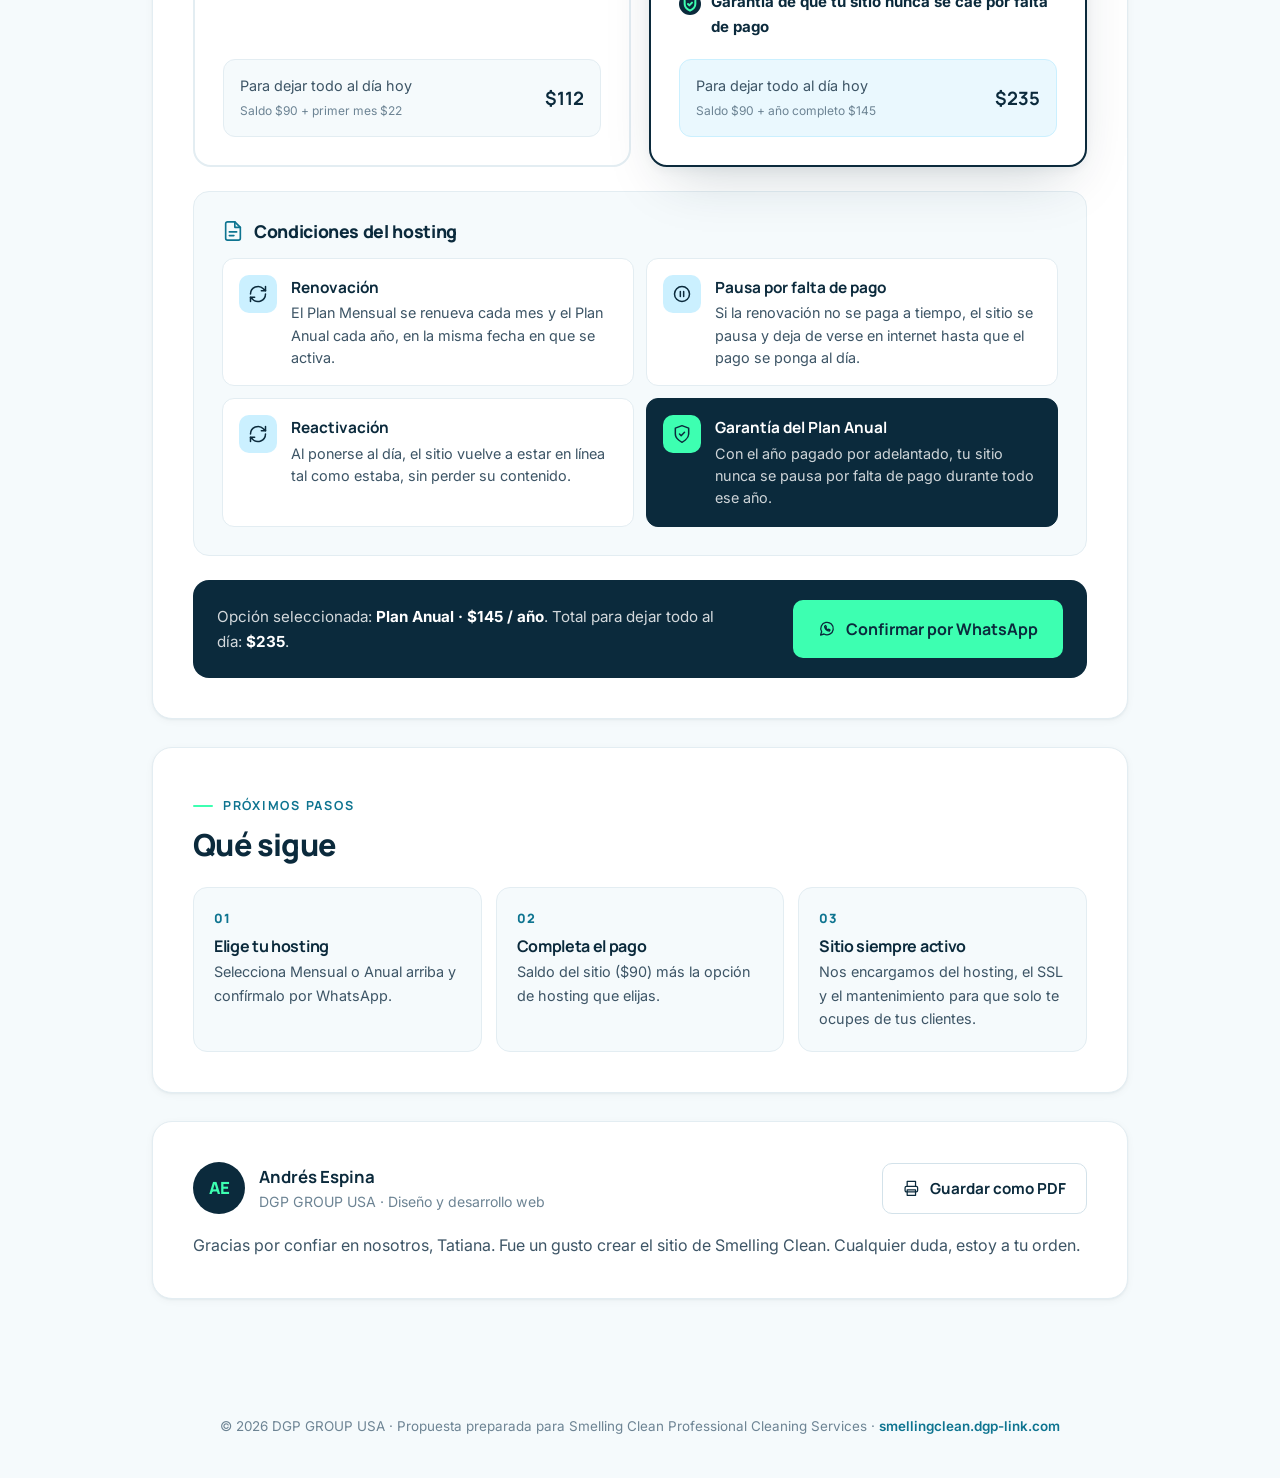
==== commit 48e8cd94: "Add hosting terms to the proposal Renewal (monthly/annual), pause for non-payment, reactivation, and" ====
--- a/propuesta/index.html
+++ b/propuesta/index.html
@@ -166,6 +166,20 @@
     .confirm .btn-ghost { background: transparent; color: #fff; border-color: rgba(255,255,255,.35); }
     .confirm .btn-ghost:hover { border-color: #fff; }
 
+    /* Terms */
+    .terms { margin-top: 24px; padding: clamp(20px, 3vw, 28px); border-radius: 16px; background: var(--bg-soft); border: 1px solid var(--line); }
+    .terms h3 { font-size: 1.1rem; font-weight: 800; margin-bottom: 16px; display: flex; align-items: center; gap: 10px; }
+    .terms h3 .icon { color: var(--accent); }
+    .terms-list { display: grid; grid-template-columns: repeat(2, minmax(0, 1fr)); gap: 12px; }
+    .term { display: flex; gap: 14px; padding: 16px; border-radius: 12px; background: #fff; border: 1px solid var(--line); min-width: 0; }
+    .term-icon { width: 38px; height: 38px; border-radius: 10px; display: grid; place-items: center; flex-shrink: 0; color: var(--ink); background: var(--ice); }
+    .term strong { display: block; font-family: var(--font-head); font-size: .96rem; color: var(--ink); margin-bottom: 2px; }
+    .term p { font-size: .9rem; line-height: 1.55; }
+    .term.highlight { border-color: var(--ink); background: var(--ink); }
+    .term.highlight strong { color: #fff; }
+    .term.highlight p { color: rgba(255,255,255,.8); }
+    .term.highlight .term-icon { background: var(--mint); }
+
     /* Steps */
     .steps { display: grid; grid-template-columns: repeat(3, minmax(0, 1fr)); gap: 14px; counter-reset: s; }
     .step { padding: 20px; border-radius: 14px; background: var(--bg-soft); border: 1px solid var(--line); }
@@ -196,7 +210,7 @@
     @media (max-width: 640px) {
       body { font-size: 15.5px; }
       .doc-meta { text-align: left; }
-      .features, .steps, .pay, .plans { grid-template-columns: minmax(0, 1fr); }
+      .features, .steps, .pay, .plans, .terms-list { grid-template-columns: minmax(0, 1fr); }
       .plans { gap: 26px; }
       .plan.recommended { order: -1; }
       .plan { padding: 24px 20px; }
@@ -237,6 +251,10 @@
   <symbol id="i-link" viewBox="0 0 24 24"><path d="M10 13a5 5 0 0 0 7.5.5l3-3a5 5 0 0 0-7-7l-1.7 1.7"/><path d="M14 11a5 5 0 0 0-7.5-.5l-3 3a5 5 0 0 0 7 7l1.7-1.7"/></symbol>
   <symbol id="i-wallet" viewBox="0 0 24 24"><path d="M20 7V5a2 2 0 0 0-2-2H5a2 2 0 0 0-2 2v14a2 2 0 0 0 2 2h13a2 2 0 0 0 2-2v-2"/><path d="M21 8h-5a4 4 0 0 0 0 8h5V8Z"/><path d="M16 12h.01"/></symbol>
   <symbol id="i-printer" viewBox="0 0 24 24"><path d="M6 9V2h12v7"/><rect x="3" y="9" width="18" height="8" rx="2"/><path d="M6 14h12v8H6z"/></symbol>
+  <symbol id="i-refresh" viewBox="0 0 24 24"><path d="M21 12a9 9 0 0 1-15.5 6.2L3 16"/><path d="M3 12a9 9 0 0 1 15.5-6.2L21 8"/><path d="M21 3v5h-5M3 21v-5h5"/></symbol>
+  <symbol id="i-pause" viewBox="0 0 24 24"><circle cx="12" cy="12" r="9"/><path d="M10 9v6M14 9v6"/></symbol>
+  <symbol id="i-bell" viewBox="0 0 24 24"><path d="M6 8a6 6 0 0 1 12 0c0 7 3 9 3 9H3s3-2 3-9"/><path d="M10.3 21a1.9 1.9 0 0 0 3.4 0"/></symbol>
+  <symbol id="i-doc" viewBox="0 0 24 24"><path d="M14 2H6a2 2 0 0 0-2 2v16a2 2 0 0 0 2 2h12a2 2 0 0 0 2-2V8l-6-6Z"/><path d="M14 2v6h6M8 13h8M8 17h5"/></symbol>
   <symbol id="i-arrow" viewBox="0 0 24 24"><path d="M5 12h14M13 6l6 6-6 6"/></symbol>
 </svg>
 
@@ -388,6 +406,28 @@
         </ul>
         <div class="plan-total"><span>Para dejar todo al día hoy<br><small style="color:var(--muted)">Saldo $90 + año completo $145</small></span><strong>$235</strong></div>
       </label>
+    </div>
+
+    <div class="terms">
+      <h3><svg class="icon"><use href="#i-doc"/></svg>Condiciones del hosting</h3>
+      <div class="terms-list">
+        <div class="term">
+          <span class="term-icon"><svg class="icon"><use href="#i-refresh"/></svg></span>
+          <div><strong>Renovación</strong><p>El Plan Mensual se renueva cada mes y el Plan Anual cada año, en la misma fecha en que se activa.</p></div>
+        </div>
+        <div class="term">
+          <span class="term-icon"><svg class="icon"><use href="#i-pause"/></svg></span>
+          <div><strong>Pausa por falta de pago</strong><p>Si la renovación no se paga a tiempo, el sitio se pausa y deja de verse en internet hasta que el pago se ponga al día.</p></div>
+        </div>
+        <div class="term">
+          <span class="term-icon"><svg class="icon"><use href="#i-refresh"/></svg></span>
+          <div><strong>Reactivación</strong><p>Al ponerse al día, el sitio vuelve a estar en línea tal como estaba, sin perder su contenido.</p></div>
+        </div>
+        <div class="term highlight">
+          <span class="term-icon"><svg class="icon"><use href="#i-shield"/></svg></span>
+          <div><strong>Garantía del Plan Anual</strong><p>Con el año pagado por adelantado, tu sitio nunca se pausa por falta de pago durante todo ese año.</p></div>
+        </div>
+      </div>
     </div>
 
     <div class="confirm">
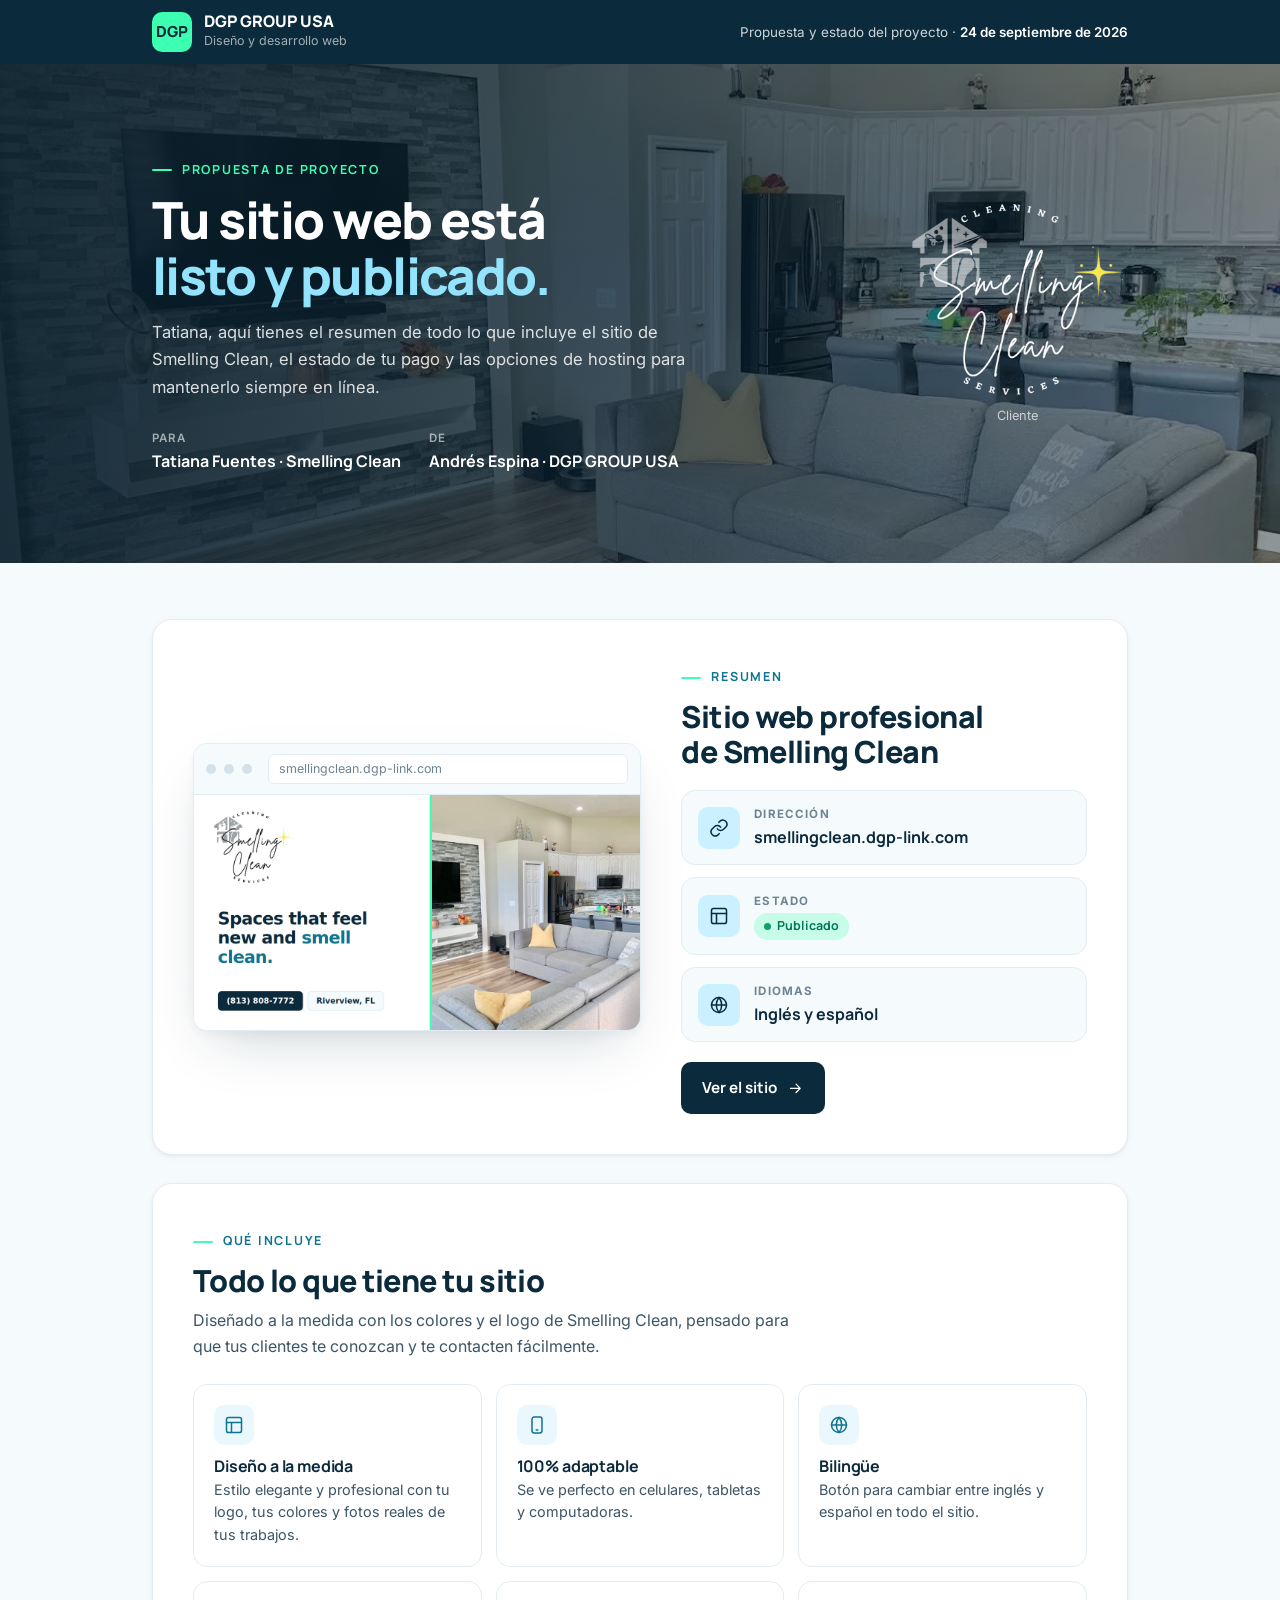
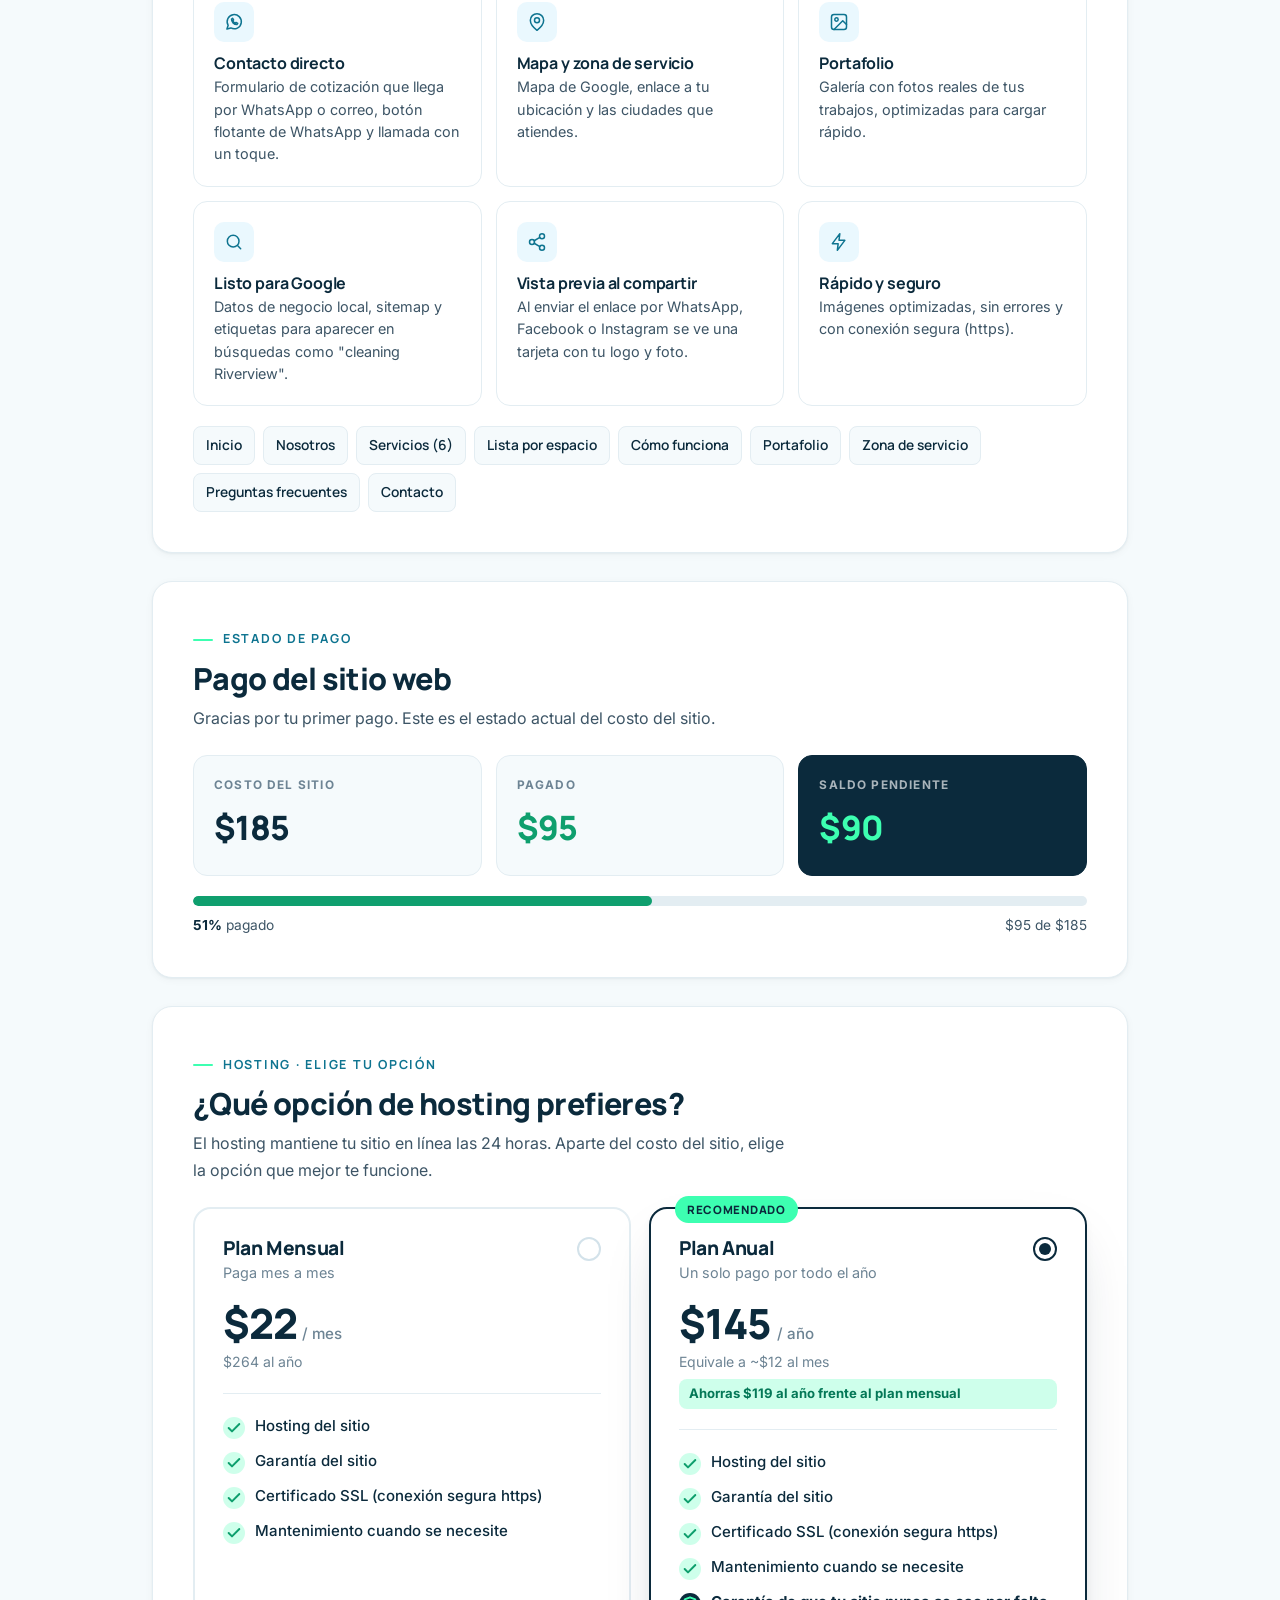
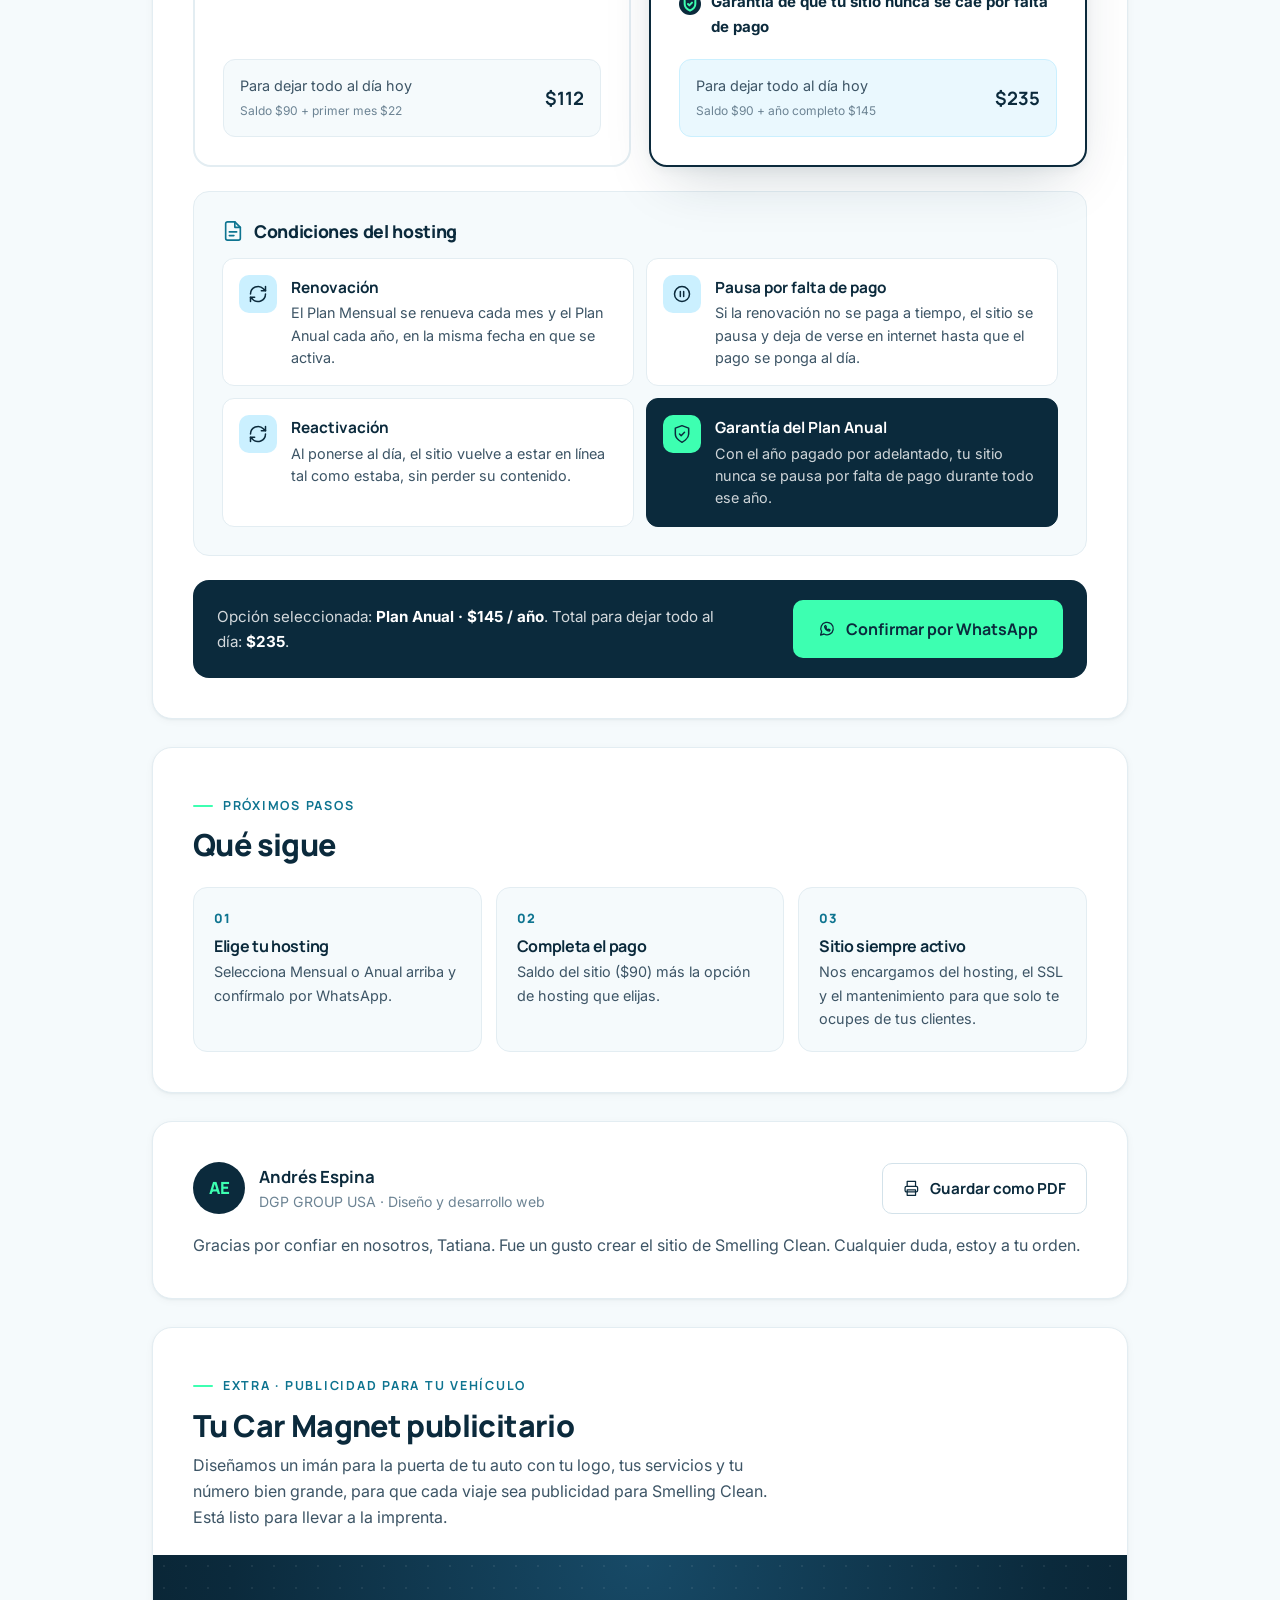
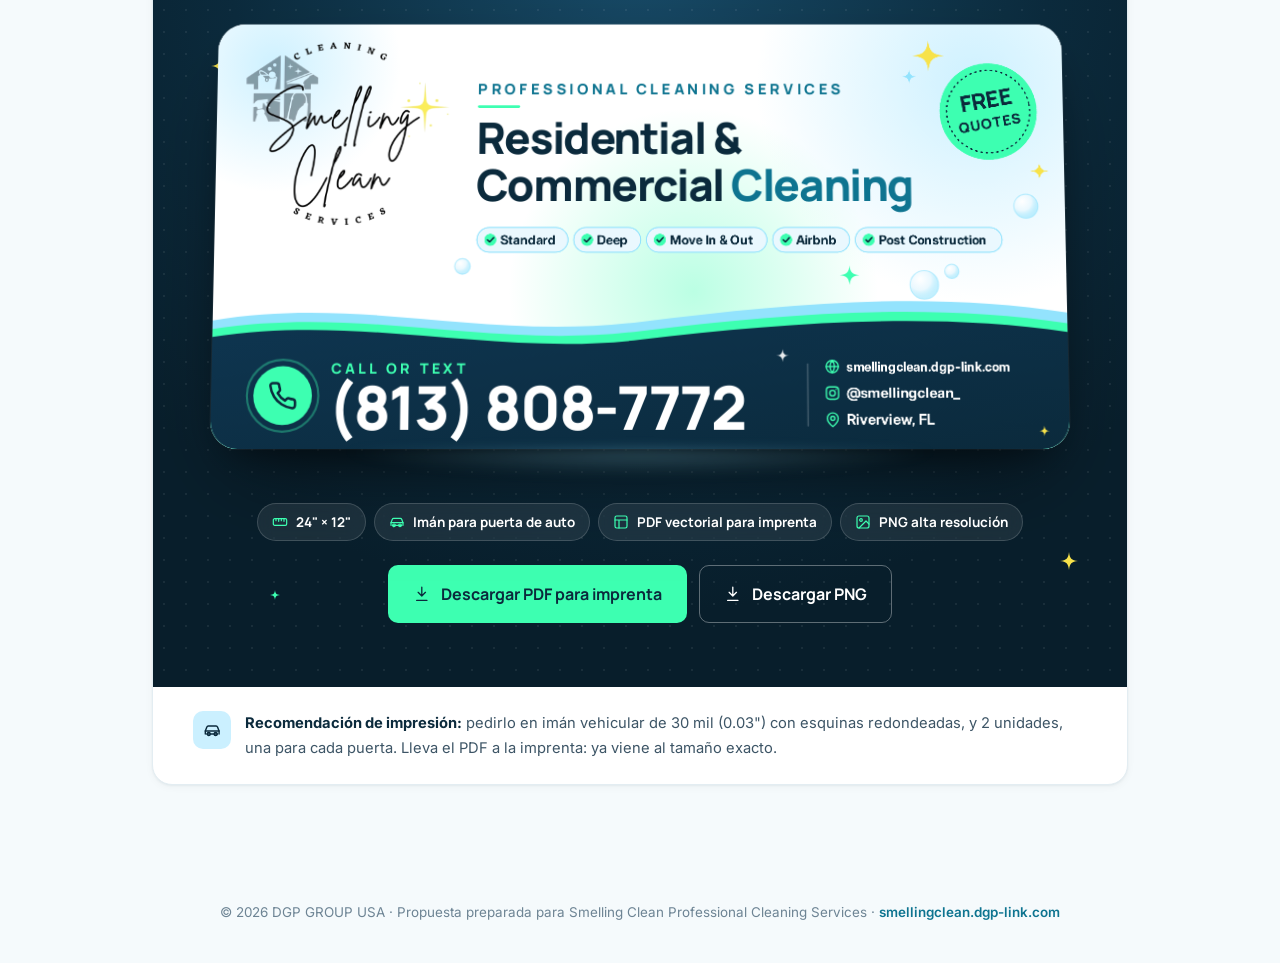
==== commit a41eaa19: "Add car magnet design with downloads to the proposal - 24x12 in car magnet design (logo, services, l" ====
--- a/propuesta/index.html
+++ b/propuesta/index.html
@@ -180,6 +180,49 @@
     .term.highlight p { color: rgba(255,255,255,.8); }
     .term.highlight .term-icon { background: var(--mint); }
 
+    /* Car magnet */
+    .magnet-block { padding: 0; overflow: hidden; }
+    .magnet-head { padding: clamp(22px, 4vw, 40px) clamp(22px, 4vw, 40px) 0; }
+    .magnet-stage {
+      position: relative; margin-top: 24px; padding: clamp(28px, 6vw, 64px) clamp(16px, 5vw, 56px);
+      background: radial-gradient(70% 90% at 50% 0%, #174a67 0%, #0b2a3c 60%, #081e2b 100%);
+      overflow: hidden; isolation: isolate;
+    }
+    .magnet-stage::before { content: ""; position: absolute; inset: 0; z-index: -1; opacity: .5;
+      background-image: radial-gradient(rgba(255,255,255,.14) 1px, transparent 1.5px); background-size: 22px 22px; }
+    .magnet-stage .spark { position: absolute; width: 18px; height: 18px; z-index: -1; animation: twinkle 3.2s ease-in-out infinite; }
+    .magnet-stage .spark path { fill: #f7e24a; }
+    .magnet-stage .s1 { top: 14%; left: 6%; }
+    .magnet-stage .s2 { top: 10%; right: 9%; width: 12px; height: 12px; animation-delay: -1.2s; }
+    .magnet-stage .s3 { bottom: 12%; left: 12%; width: 10px; height: 10px; animation-delay: -2s; }
+    .magnet-stage .s3 path, .magnet-stage .s2 path { fill: #3dffb1; }
+    .magnet-stage .s4 { bottom: 16%; right: 5%; animation-delay: -.6s; }
+    @keyframes twinkle { 0%, 100% { opacity: .25; transform: scale(.7) rotate(0deg); } 50% { opacity: 1; transform: scale(1.1) rotate(20deg); } }
+    .magnet-wrap { max-width: 860px; margin-inline: auto; perspective: 1400px; }
+    .magnet {
+      position: relative; border-radius: 3.2% / 6.4%; overflow: hidden; background: #fff;
+      box-shadow: 0 2px 0 rgba(255,255,255,.35) inset, 0 40px 80px -30px rgba(0,0,0,.65), 0 18px 36px -18px rgba(0,0,0,.5), 0 0 0 1px rgba(255,255,255,.08);
+      transform: rotateX(4deg); transform-origin: 50% 100%; transition: transform .6s var(--ease);
+    }
+    .magnet:hover { transform: rotateX(0deg) translateY(-4px); }
+    .magnet .cm-svg { display: block; width: 100%; height: auto; }
+    .magnet::after {
+      content: ""; position: absolute; inset: -20% -60%; pointer-events: none;
+      background: linear-gradient(105deg, transparent 38%, rgba(255,255,255,.55) 47%, rgba(255,255,255,.1) 53%, transparent 60%);
+      transform: translateX(-60%); animation: sheen 5.5s var(--ease) infinite;
+    }
+    @keyframes sheen { 0%, 45% { transform: translateX(-60%); } 75%, 100% { transform: translateX(60%); } }
+    .magnet-reflection { max-width: 860px; height: 40px; margin: 0 auto; background: radial-gradient(50% 100% at 50% 0%, rgba(147,227,253,.28), transparent 70%); filter: blur(6px); }
+    .magnet-specs { display: flex; flex-wrap: wrap; justify-content: center; gap: 8px; margin-top: 14px; }
+    .magnet-specs span { display: inline-flex; align-items: center; gap: 8px; padding: 7px 14px; border-radius: 999px; font-family: var(--font-head); font-size: .84rem; font-weight: 700; color: #fff; background: rgba(255,255,255,.08); border: 1px solid rgba(255,255,255,.16); -webkit-backdrop-filter: blur(8px); backdrop-filter: blur(8px); }
+    .magnet-specs .icon { color: var(--mint); width: 16px; height: 16px; }
+    .magnet-actions { display: flex; flex-wrap: wrap; justify-content: center; gap: 12px; margin-top: 24px; }
+    .magnet-actions .btn-ghost { background: transparent; color: #fff; border-color: rgba(255,255,255,.35); }
+    .magnet-actions .btn-ghost:hover { border-color: #fff; background: rgba(255,255,255,.08); }
+    .magnet-tip { display: flex; gap: 14px; align-items: flex-start; padding: clamp(18px, 3vw, 24px) clamp(22px, 4vw, 40px); font-size: .92rem; }
+    .magnet-tip .fact-icon { width: 38px; height: 38px; }
+    .magnet-tip strong { color: var(--ink); }
+
     /* Steps */
     .steps { display: grid; grid-template-columns: repeat(3, minmax(0, 1fr)); gap: 14px; counter-reset: s; }
     .step { padding: 20px; border-radius: 14px; background: var(--bg-soft); border: 1px solid var(--line); }
@@ -217,6 +260,8 @@
       .confirm { padding: 20px; }
       .confirm-actions, .confirm-actions .btn { width: 100%; }
       .sign .btn { width: 100%; }
+      .magnet-actions .btn { width: 100%; }
+      .magnet { transform: none; }
     }
     @media (prefers-reduced-motion: reduce) {
       *, *::before, *::after { transition-duration: .01ms !important; animation-duration: .01ms !important; }
@@ -225,7 +270,9 @@
     @media print {
       body { background: #fff; }
       .reveal { opacity: 1 !important; transform: none !important; }
-      .confirm-actions, .no-print { display: none !important; }
+      .confirm-actions, .no-print, .magnet-actions, .magnet-stage .spark { display: none !important; }
+      .magnet::after { display: none; }
+      .magnet-block { break-inside: avoid; }
       .card, .plan { box-shadow: none !important; break-inside: avoid; }
       .hero, .topbar, .pay-item.due, .confirm, .avatar, .agency-mark { -webkit-print-color-adjust: exact; print-color-adjust: exact; }
     }
@@ -255,6 +302,9 @@
   <symbol id="i-pause" viewBox="0 0 24 24"><circle cx="12" cy="12" r="9"/><path d="M10 9v6M14 9v6"/></symbol>
   <symbol id="i-bell" viewBox="0 0 24 24"><path d="M6 8a6 6 0 0 1 12 0c0 7 3 9 3 9H3s3-2 3-9"/><path d="M10.3 21a1.9 1.9 0 0 0 3.4 0"/></symbol>
   <symbol id="i-doc" viewBox="0 0 24 24"><path d="M14 2H6a2 2 0 0 0-2 2v16a2 2 0 0 0 2 2h12a2 2 0 0 0 2-2V8l-6-6Z"/><path d="M14 2v6h6M8 13h8M8 17h5"/></symbol>
+  <symbol id="i-download" viewBox="0 0 24 24"><path d="M12 3v12M7 10l5 5 5-5"/><path d="M5 21h14"/></symbol>
+  <symbol id="i-ruler" viewBox="0 0 24 24"><rect x="2" y="7" width="20" height="10" rx="2"/><path d="M6 7v3M10 7v4M14 7v3M18 7v4"/></symbol>
+  <symbol id="i-car" viewBox="0 0 24 24"><path d="M5 17h14M3 17v-4l2-5a2 2 0 0 1 1.9-1.4h10.2A2 2 0 0 1 19 8l2 5v4"/><circle cx="7.5" cy="17" r="2"/><circle cx="16.5" cy="17" r="2"/><path d="M3 13h18"/></symbol>
   <symbol id="i-arrow" viewBox="0 0 24 24"><path d="M5 12h14M13 6l6 6-6 6"/></symbol>
 </svg>
 
@@ -465,6 +515,173 @@
     <p style="margin-top:18px">Gracias por confiar en nosotros, Tatiana. Fue un gusto crear el sitio de Smelling Clean. Cualquier duda, estoy a tu orden.</p>
   </section>
 
+  <!-- Car magnet -->
+  <section class="card block magnet-block reveal" id="car-magnet">
+    <div class="magnet-head block-head" style="margin-bottom:0">
+      <div>
+        <span class="kicker">Extra · Publicidad para tu vehículo</span>
+        <h2>Tu Car Magnet publicitario</h2>
+        <p>Diseñamos un imán para la puerta de tu auto con tu logo, tus servicios y tu número bien grande, para que cada viaje sea publicidad para Smelling Clean. Está listo para llevar a la imprenta.</p>
+      </div>
+    </div>
+    <div class="magnet-stage">
+      <svg class="spark s1" viewBox="-50 -50 100 100" aria-hidden="true"><path d="M0-50C4-14 14-4 50 0 14 4 4 14 0 50-4 14-14 4-50 0-14-4-4-14 0-50Z"/></svg><svg class="spark s2" viewBox="-50 -50 100 100" aria-hidden="true"><path d="M0-50C4-14 14-4 50 0 14 4 4 14 0 50-4 14-14 4-50 0-14-4-4-14 0-50Z"/></svg><svg class="spark s3" viewBox="-50 -50 100 100" aria-hidden="true"><path d="M0-50C4-14 14-4 50 0 14 4 4 14 0 50-4 14-14 4-50 0-14-4-4-14 0-50Z"/></svg><svg class="spark s4" viewBox="-50 -50 100 100" aria-hidden="true"><path d="M0-50C4-14 14-4 50 0 14 4 4 14 0 50-4 14-14 4-50 0-14-4-4-14 0-50Z"/></svg>
+      <div class="magnet-wrap">
+        <div class="magnet">
+          <svg xmlns="http://www.w3.org/2000/svg" xmlns:xlink="http://www.w3.org/1999/xlink" viewBox="0 0 2400 1200" class="cm-svg" role="img" aria-label="Smelling Clean car magnet: Residential and Commercial Cleaning, call or text (813) 808-7772">
+  <defs>
+    <radialGradient id="cm-glow1" cx="0.5" cy="0.5" r="0.5">
+      <stop offset="0" stop-color="#cbf0ff" stop-opacity="0.95"/>
+      <stop offset="1" stop-color="#cbf0ff" stop-opacity="0"/>
+    </radialGradient>
+    <radialGradient id="cm-glow2" cx="0.5" cy="0.5" r="0.5">
+      <stop offset="0" stop-color="#3dffb1" stop-opacity="0.35"/>
+      <stop offset="1" stop-color="#3dffb1" stop-opacity="0"/>
+    </radialGradient>
+    <radialGradient id="cm-bubble" cx="0.35" cy="0.3" r="0.7">
+      <stop offset="0" stop-color="#ffffff"/>
+      <stop offset="0.55" stop-color="#eaf8fe"/>
+      <stop offset="1" stop-color="#93e3fd" stop-opacity="0.55"/>
+    </radialGradient>
+    <linearGradient id="cm-band" x1="0" y1="0" x2="1" y2="1">
+      <stop offset="0" stop-color="#0e3550"/>
+      <stop offset="1" stop-color="#0b2a3c"/>
+    </linearGradient>
+    <path id="cm-spark" d="M0-50C4-14 14-4 50 0 14 4 4 14 0 50-4 14-14 4-50 0-14-4-4-14 0-50Z"/>
+  </defs>
+
+  <!-- Base -->
+  <rect width="2400" height="1200" fill="#ffffff"/>
+  <circle cx="2150" cy="170" r="620" fill="url(#cm-glow1)"/>
+  <circle cx="1350" cy="760" r="520" fill="url(#cm-glow2)"/>
+  <circle cx="160" cy="120" r="360" fill="url(#cm-glow1)"/>
+
+  <!-- Bubbles -->
+  <g stroke="#93e3fd" stroke-width="3" stroke-opacity="0.6">
+    <circle cx="2000" cy="742" r="40" fill="url(#cm-bubble)"/>
+    <circle cx="2078" cy="704" r="20" fill="url(#cm-bubble)"/>
+    <circle cx="2290" cy="520" r="34" fill="url(#cm-bubble)"/>
+    <circle cx="700" cy="690" r="22" fill="url(#cm-bubble)"/>
+  </g>
+
+  <!-- Logo -->
+  <image href="../assets/logo.png" xlink:href="../assets/logo.png" x="70" y="40" width="600" height="544" preserveAspectRatio="xMidYMid meet"/>
+
+  <!-- Copy -->
+  <g font-family="Manrope, Inter, sans-serif">
+    <text x="740" y="200" font-size="42" font-weight="800" letter-spacing="10" fill="#0e7490">PROFESSIONAL CLEANING SERVICES</text>
+    <rect x="740" y="232" width="120" height="8" rx="4" fill="#3dffb1"/>
+    <text x="736" y="372" font-size="124" font-weight="800" letter-spacing="-4" fill="#0b2a3c">Residential &amp;</text>
+    <text x="736" y="506" font-size="124" font-weight="800" letter-spacing="-4" fill="#0b2a3c">Commercial <tspan fill="#0e7490">Cleaning</tspan></text>
+
+    <!-- Services -->
+    <g font-family="Inter, Manrope, sans-serif" font-size="36" font-weight="700" fill="#0b2a3c">
+      <g transform="translate(740 580)">
+        <rect width="257" height="70" rx="35" fill="#eaf8fe" stroke="#93e3fd" stroke-width="3"/>
+        <circle cx="38" cy="35" r="17" fill="#3dffb1"/><path d="M30 35l6 6 11-12" fill="none" stroke="#0b2a3c" stroke-width="4.5" stroke-linecap="round" stroke-linejoin="round"/>
+        <text x="66" y="48">Standard</text>
+      </g>
+      <g transform="translate(1013 580)">
+        <rect width="189" height="70" rx="35" fill="#eaf8fe" stroke="#93e3fd" stroke-width="3"/>
+        <circle cx="38" cy="35" r="17" fill="#3dffb1"/><path d="M30 35l6 6 11-12" fill="none" stroke="#0b2a3c" stroke-width="4.5" stroke-linecap="round" stroke-linejoin="round"/>
+        <text x="66" y="48">Deep</text>
+      </g>
+      <g transform="translate(1218 580)">
+        <rect width="340" height="70" rx="35" fill="#eaf8fe" stroke="#93e3fd" stroke-width="3"/>
+        <circle cx="38" cy="35" r="17" fill="#3dffb1"/><path d="M30 35l6 6 11-12" fill="none" stroke="#0b2a3c" stroke-width="4.5" stroke-linecap="round" stroke-linejoin="round"/>
+        <text x="66" y="48">Move In &amp; Out</text>
+      </g>
+      <g transform="translate(1574 580)">
+        <rect width="217" height="70" rx="35" fill="#eaf8fe" stroke="#93e3fd" stroke-width="3"/>
+        <circle cx="38" cy="35" r="17" fill="#3dffb1"/><path d="M30 35l6 6 11-12" fill="none" stroke="#0b2a3c" stroke-width="4.5" stroke-linecap="round" stroke-linejoin="round"/>
+        <text x="66" y="48">Airbnb</text>
+      </g>
+      <g transform="translate(1807 580)">
+        <rect width="414" height="70" rx="35" fill="#eaf8fe" stroke="#93e3fd" stroke-width="3"/>
+        <circle cx="38" cy="35" r="17" fill="#3dffb1"/><path d="M30 35l6 6 11-12" fill="none" stroke="#0b2a3c" stroke-width="4.5" stroke-linecap="round" stroke-linejoin="round"/>
+        <text x="66" y="48">Post Construction</text>
+      </g>
+    </g>
+  </g>
+
+  <!-- Free quotes badge -->
+  <g transform="translate(2188 250) rotate(-10)">
+    <circle r="138" fill="#3dffb1"/>
+    <circle r="118" fill="none" stroke="#0b2a3c" stroke-width="4" stroke-dasharray="3 12" stroke-linecap="round"/>
+    <g font-family="Manrope, Inter, sans-serif" fill="#0b2a3c" text-anchor="middle">
+      <text y="-10" font-size="64" font-weight="800" letter-spacing="-1">FREE</text>
+      <text y="48" font-size="40" font-weight="800" letter-spacing="3">QUOTES</text>
+    </g>
+  </g>
+
+  <!-- Sparkles -->
+  <use href="#cm-spark" xlink:href="#cm-spark" transform="translate(2020 90) scale(0.9)" fill="#f7e24a"/>
+  <use href="#cm-spark" xlink:href="#cm-spark" transform="translate(1965 150) scale(0.42)" fill="#93e3fd"/>
+  <use href="#cm-spark" xlink:href="#cm-spark" transform="translate(2330 420) scale(0.5)" fill="#f7e24a"/>
+  <use href="#cm-spark" xlink:href="#cm-spark" transform="translate(1790 715) scale(0.55)" fill="#3dffb1"/>
+
+  <!-- Waves -->
+  <path d="M0 842 C 420 772 760 900 1200 846 S 2020 760 2400 820 L2400 1200 L0 1200 Z" fill="#93e3fd"/>
+  <path d="M0 866 C 420 800 780 924 1200 872 S 2020 792 2400 850 L2400 1200 L0 1200 Z" fill="#3dffb1"/>
+  <path d="M0 888 C 420 824 800 944 1200 896 S 2020 818 2400 874 L2400 1200 L0 1200 Z" fill="url(#cm-band)"/>
+
+  <!-- Phone -->
+  <g transform="translate(200 1052)">
+    <circle r="82" fill="#3dffb1"/>
+    <circle r="100" fill="none" stroke="#3dffb1" stroke-opacity="0.35" stroke-width="6"/>
+    <g transform="translate(-42 -42) scale(3.5)" fill="none" stroke="#0b2a3c" stroke-width="2" stroke-linecap="round" stroke-linejoin="round">
+      <path d="M22 16.9v3a2 2 0 0 1-2.2 2 19.8 19.8 0 0 1-8.6-3.1 19.5 19.5 0 0 1-6-6A19.8 19.8 0 0 1 2.1 4.2 2 2 0 0 1 4.1 2h3a2 2 0 0 1 2 1.7c.1 1 .4 1.9.7 2.8a2 2 0 0 1-.5 2.1L8 9.9a16 16 0 0 0 6 6l1.3-1.3a2 2 0 0 1 2.1-.4c.9.3 1.8.6 2.8.7a2 2 0 0 1 1.7 2Z"/>
+    </g>
+  </g>
+  <g font-family="Manrope, Inter, sans-serif">
+    <text x="334" y="990" font-size="40" font-weight="800" letter-spacing="9" fill="#3dffb1">CALL OR TEXT</text>
+    <text x="326" y="1146" font-size="168" font-weight="800" letter-spacing="-5" fill="#ffffff">(813) 808-7772</text>
+  </g>
+
+  <!-- Divider -->
+  <rect x="1668" y="962" width="4" height="176" rx="2" fill="#ffffff" fill-opacity="0.22"/>
+
+  <!-- Contact lines -->
+  <g font-family="Inter, Manrope, sans-serif" font-size="40" font-weight="700" fill="#ffffff">
+    <g transform="translate(1716 948)">
+      <g transform="scale(1.9)" fill="none" stroke="#3dffb1" stroke-width="2" stroke-linecap="round" stroke-linejoin="round"><circle cx="12" cy="12" r="9"/><path d="M3 12h18M12 3a14 14 0 0 1 0 18M12 3a14 14 0 0 0 0 18"/></g>
+      <text x="62" y="36" font-size="36">smellingclean.dgp-link.com</text>
+    </g>
+    <g transform="translate(1716 1022)">
+      <g transform="scale(1.9)" fill="none" stroke="#3dffb1" stroke-width="2" stroke-linecap="round" stroke-linejoin="round"><rect x="3" y="3" width="18" height="18" rx="5"/><circle cx="12" cy="12" r="4"/><path d="M17.5 6.5h.01"/></g>
+      <text x="62" y="36">@smellingclean_</text>
+    </g>
+    <g transform="translate(1716 1096)">
+      <g transform="scale(1.9)" fill="none" stroke="#3dffb1" stroke-width="2" stroke-linecap="round" stroke-linejoin="round"><path d="M20 10c0 6-8 12-8 12s-8-6-8-12a8 8 0 0 1 16 0Z"/><circle cx="12" cy="10" r="3"/></g>
+      <text x="62" y="36">Riverview, FL</text>
+    </g>
+  </g>
+
+  <!-- Band sparkles -->
+  <use href="#cm-spark" xlink:href="#cm-spark" transform="translate(1600 940) scale(0.36)" fill="#ffffff" fill-opacity="0.9"/>
+  <use href="#cm-spark" xlink:href="#cm-spark" transform="translate(2330 1150) scale(0.3)" fill="#f7e24a"/>
+</svg>
+
+        </div>
+      </div>
+      <div class="magnet-reflection" aria-hidden="true"></div>
+      <div class="magnet-specs">
+        <span><svg class="icon"><use href="#i-ruler"/></svg>24" × 12"</span>
+        <span><svg class="icon"><use href="#i-car"/></svg>Imán para puerta de auto</span>
+        <span><svg class="icon"><use href="#i-layout"/></svg>PDF vectorial para imprenta</span>
+        <span><svg class="icon"><use href="#i-image"/></svg>PNG alta resolución</span>
+      </div>
+      <div class="magnet-actions">
+        <a href="../assets/car-magnet/smelling-clean-car-magnet-24x12.pdf" download class="btn btn-accent btn-lg"><svg class="icon"><use href="#i-download"/></svg>Descargar PDF para imprenta</a>
+        <a href="../assets/car-magnet/smelling-clean-car-magnet-24x12.png" download class="btn btn-ghost btn-lg"><svg class="icon"><use href="#i-download"/></svg>Descargar PNG</a>
+      </div>
+    </div>
+    <div class="magnet-tip">
+      <span class="fact-icon"><svg class="icon"><use href="#i-car"/></svg></span>
+      <p><strong>Recomendación de impresión:</strong> pedirlo en imán vehicular de 30 mil (0.03") con esquinas redondeadas, y 2 unidades, una para cada puerta. Lleva el PDF a la imprenta: ya viene al tamaño exacto.</p>
+    </div>
+  </section>
+
 </main>
 
 <footer>
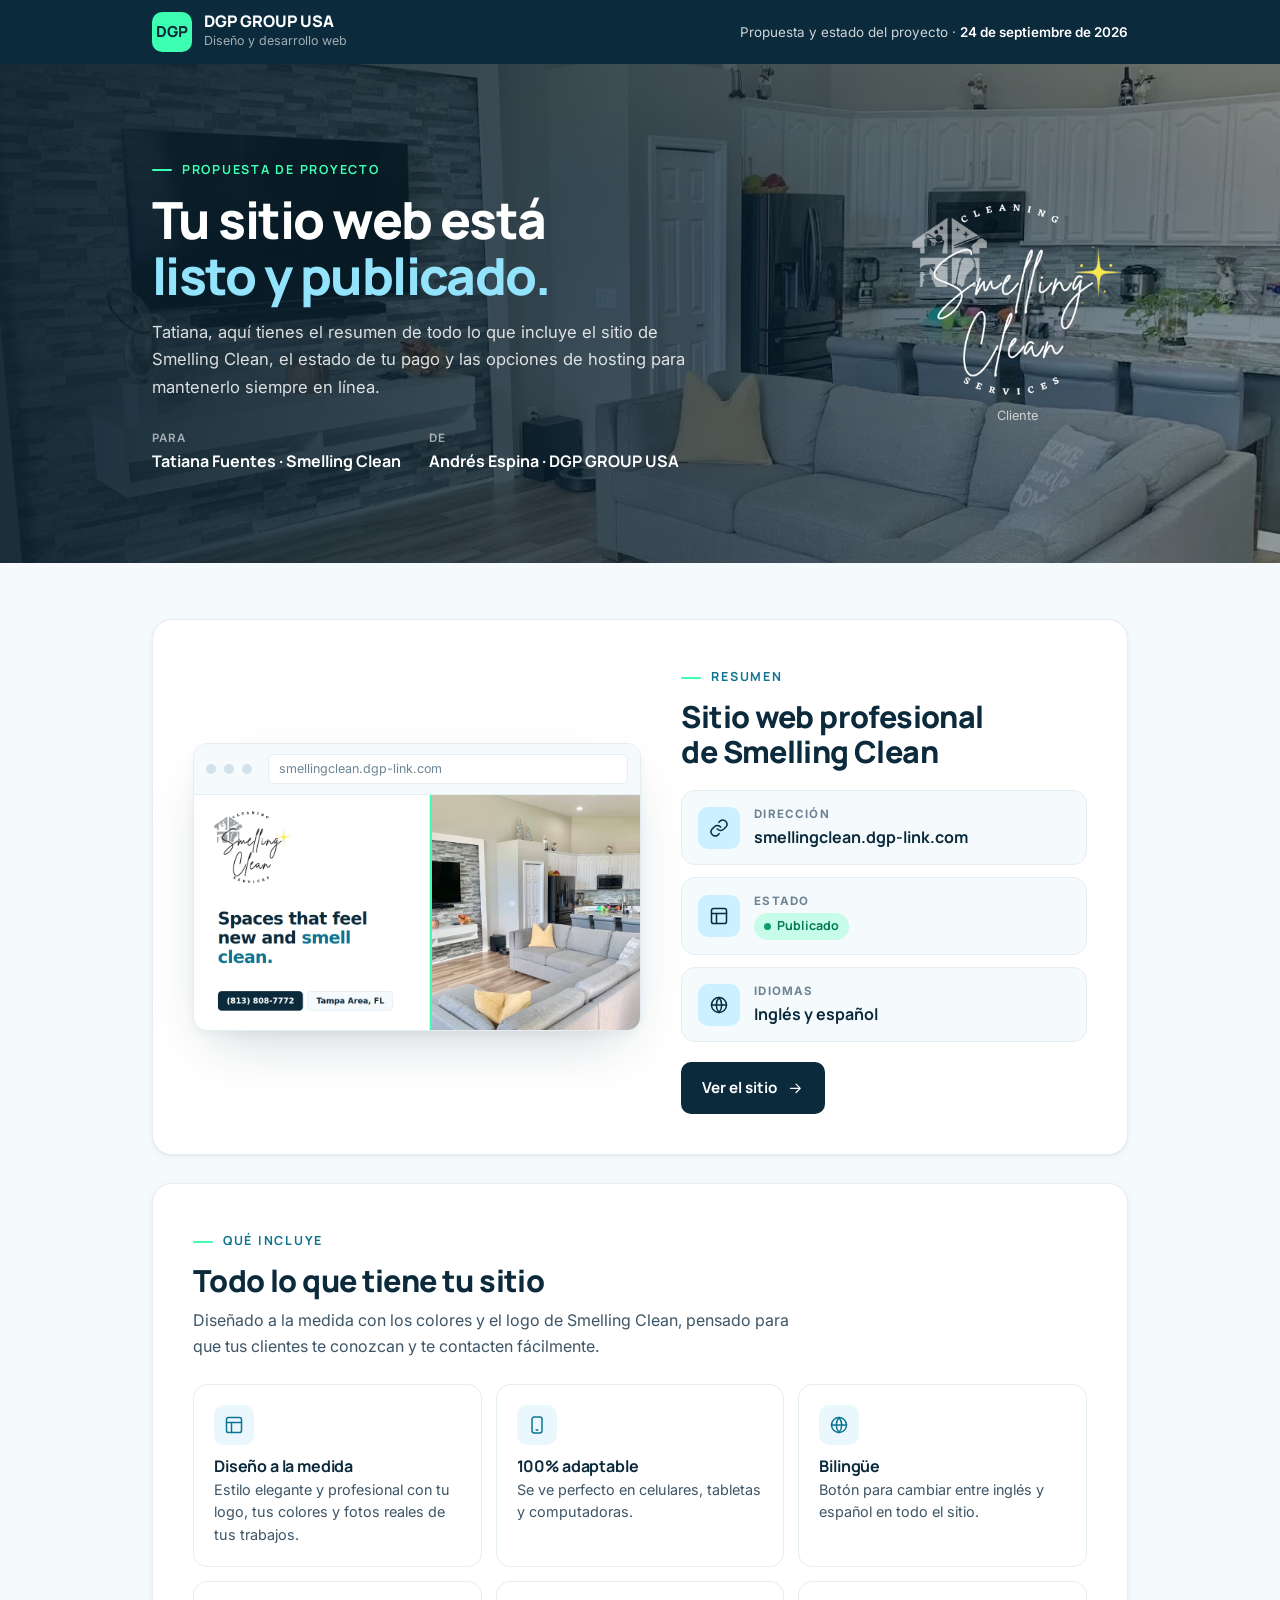
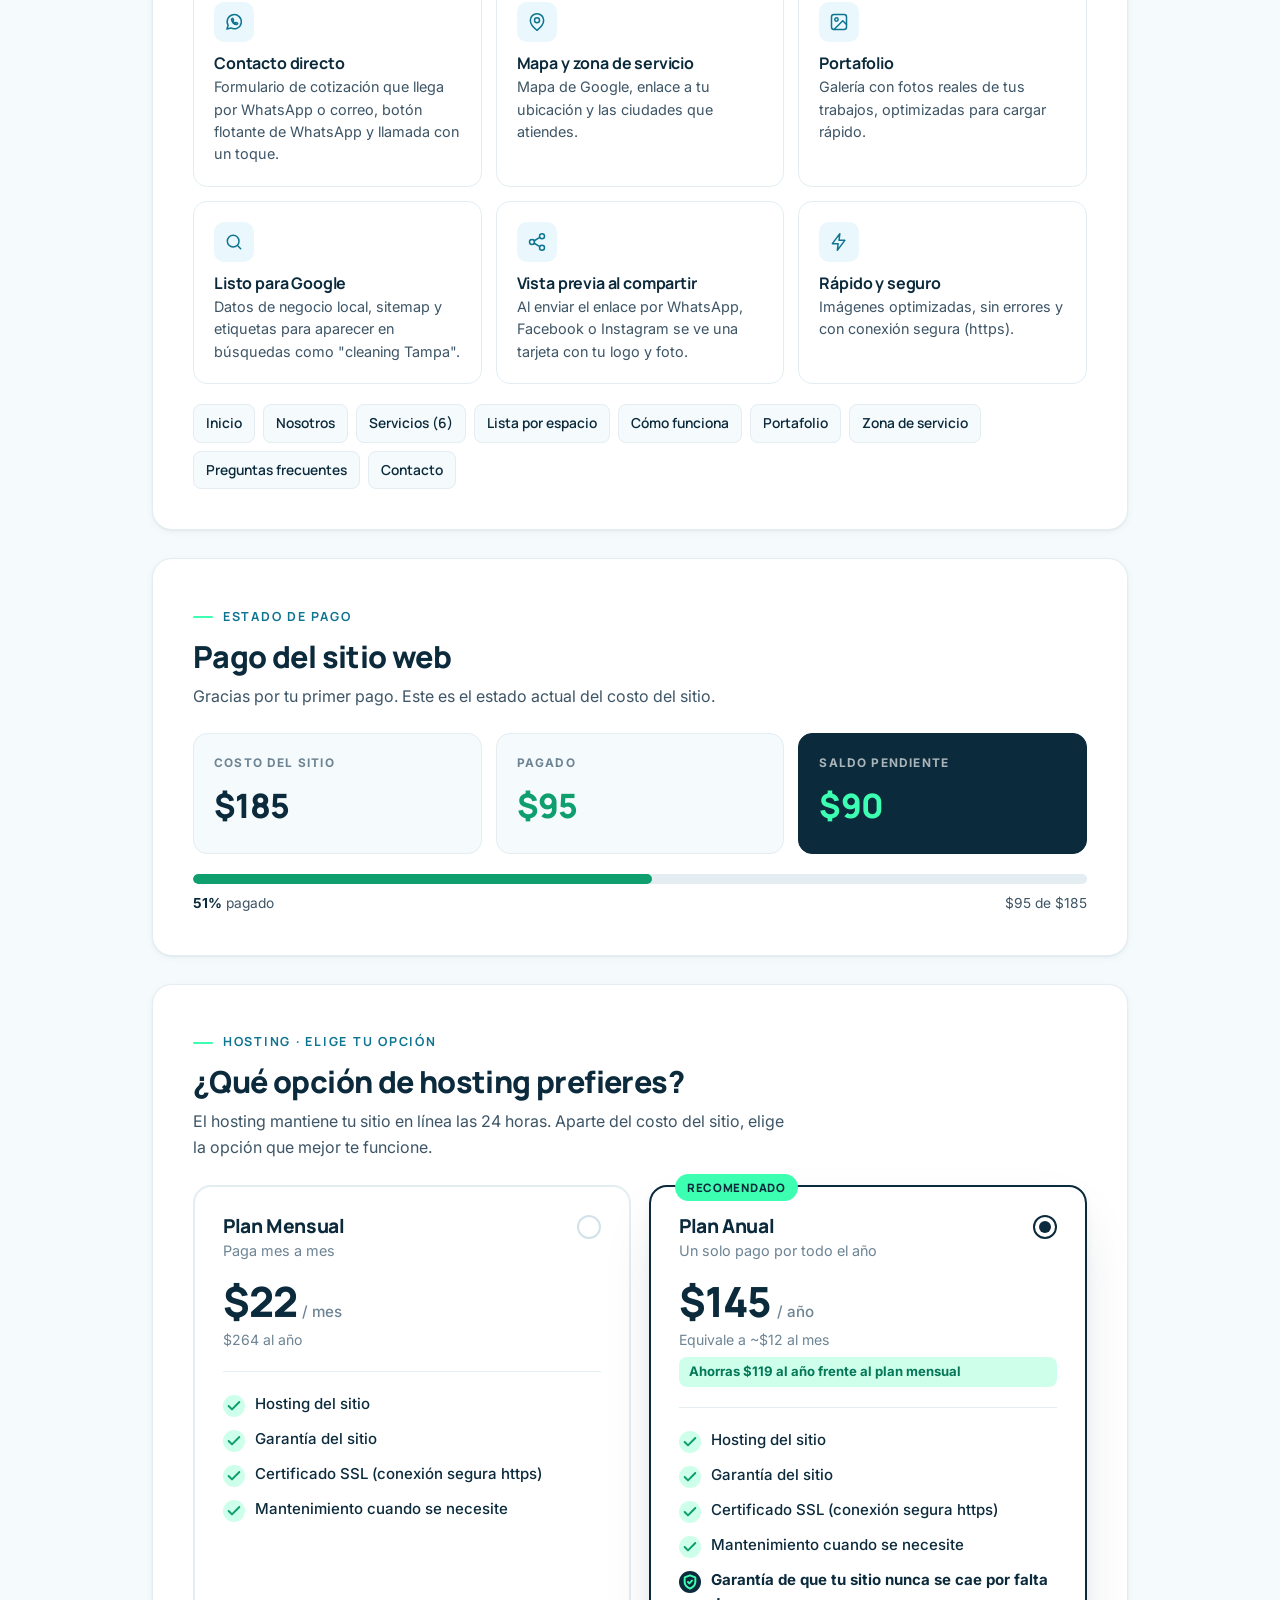
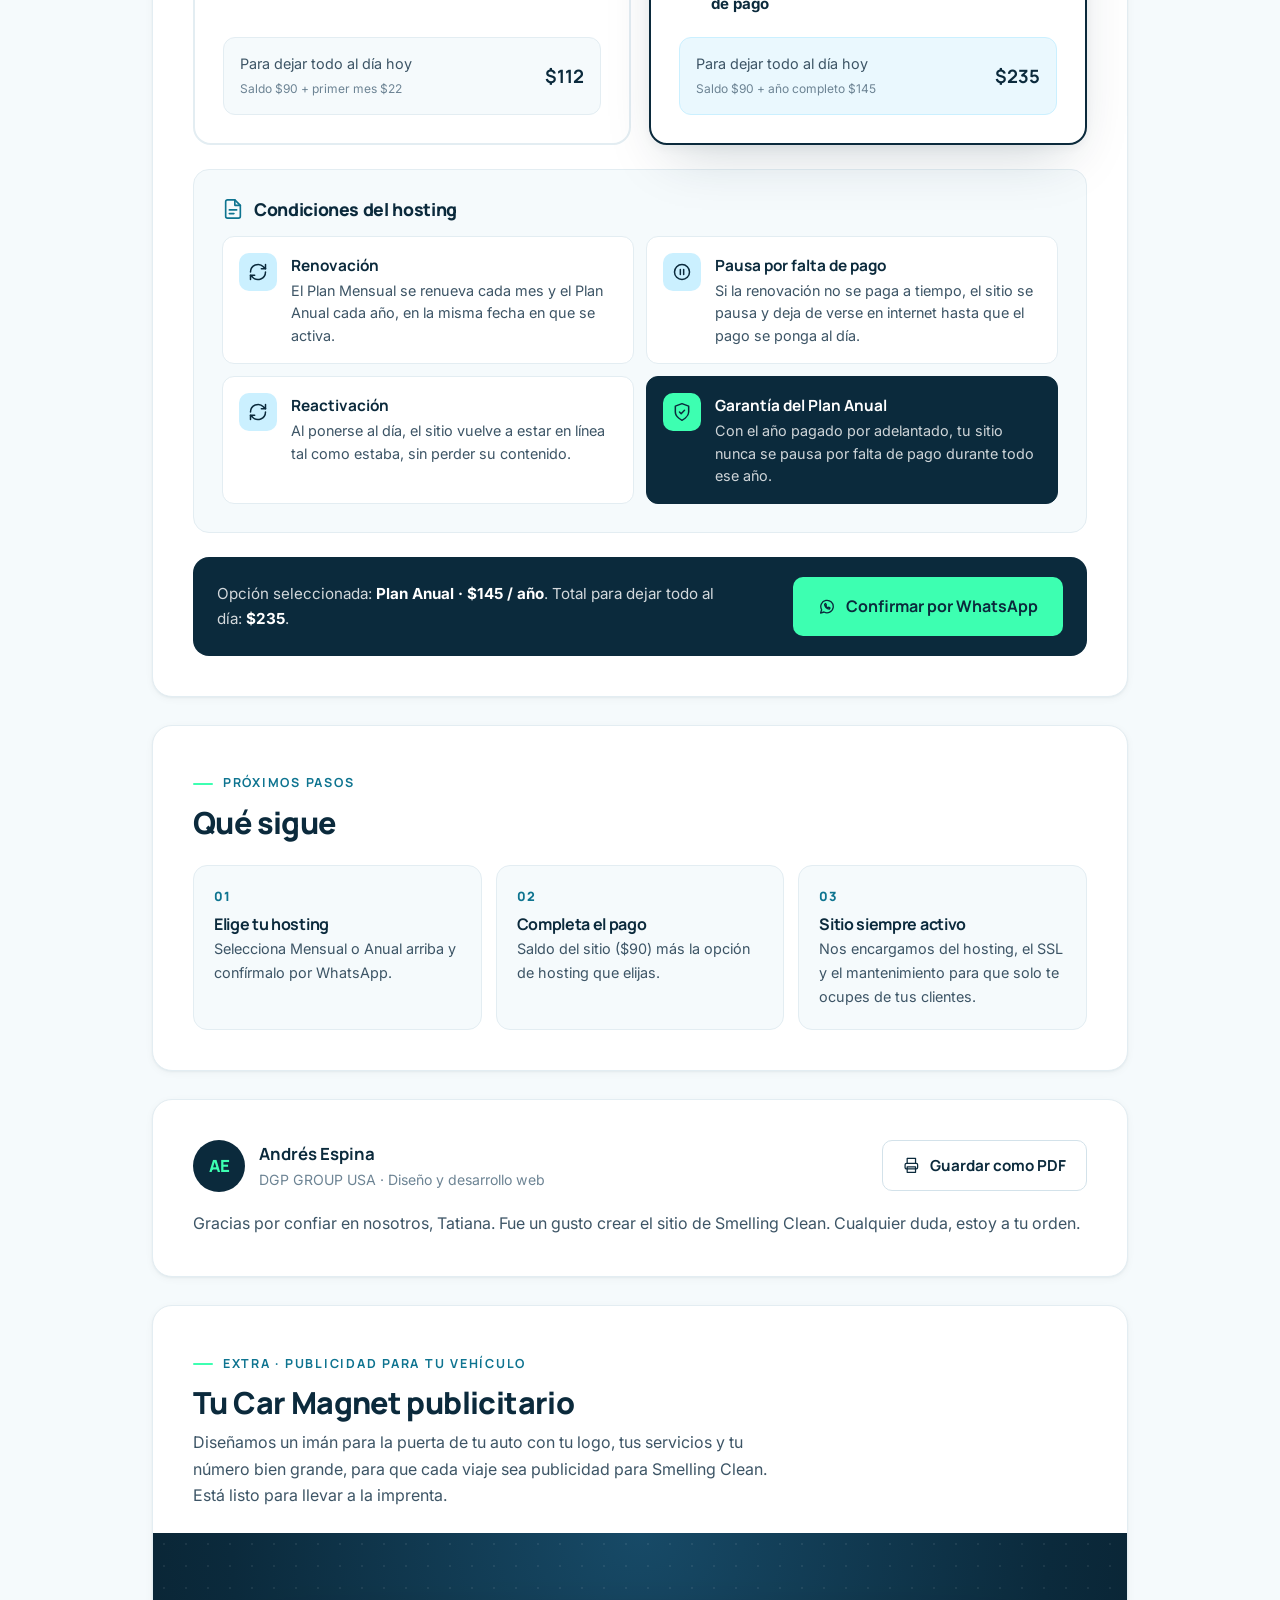
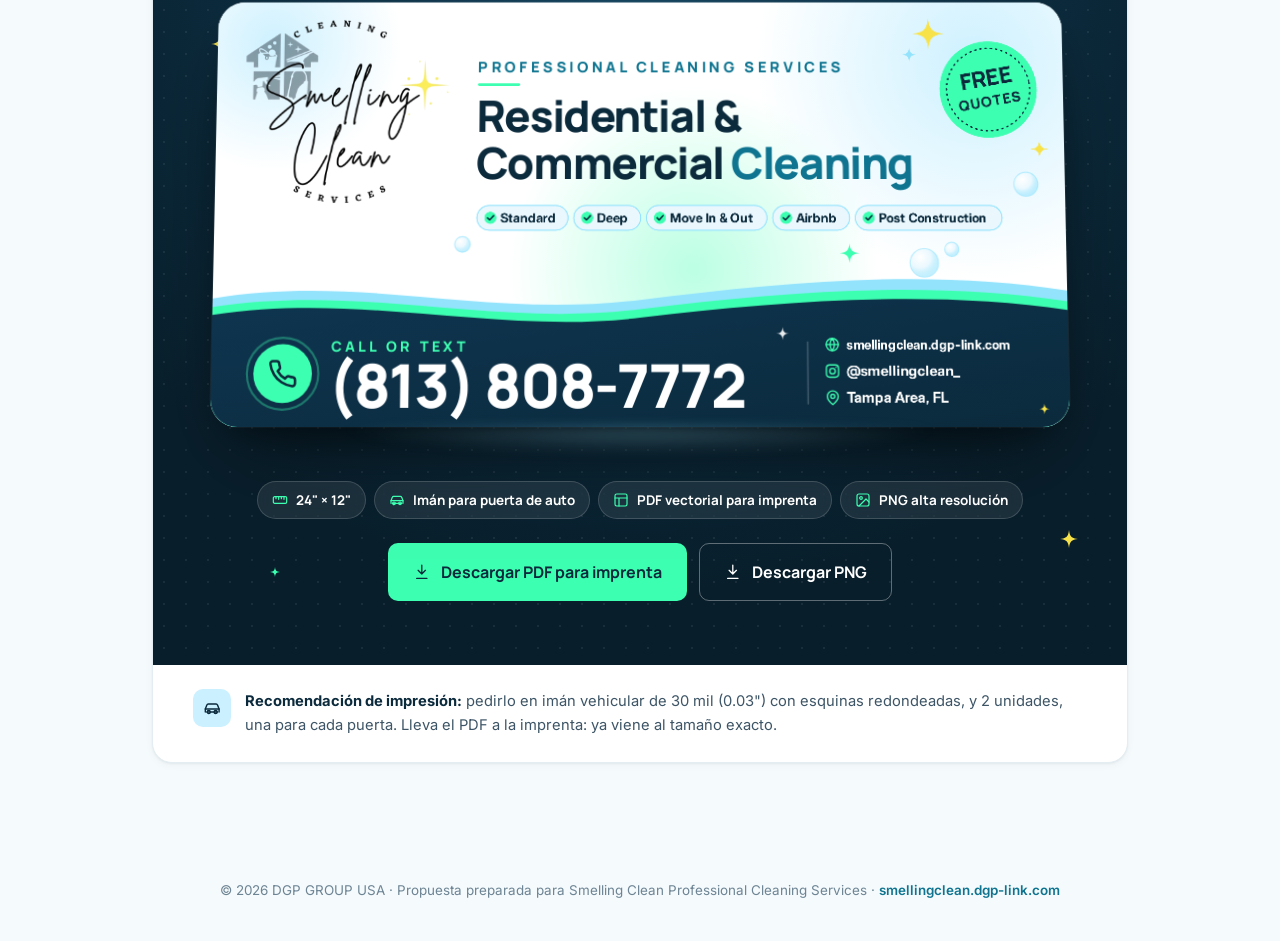
==== commit 112999ce: "Change Riverview to Tampa Area across the site Hero, about, service area, contact, footer, meta/SEO," ====
--- a/propuesta/index.html
+++ b/propuesta/index.html
@@ -380,7 +380,7 @@
       <div class="feature"><span class="feature-icon"><svg class="icon"><use href="#i-whatsapp"/></svg></span><h3>Contacto directo</h3><p>Formulario de cotización que llega por WhatsApp o correo, botón flotante de WhatsApp y llamada con un toque.</p></div>
       <div class="feature"><span class="feature-icon"><svg class="icon"><use href="#i-pin"/></svg></span><h3>Mapa y zona de servicio</h3><p>Mapa de Google, enlace a tu ubicación y las ciudades que atiendes.</p></div>
       <div class="feature"><span class="feature-icon"><svg class="icon"><use href="#i-image"/></svg></span><h3>Portafolio</h3><p>Galería con fotos reales de tus trabajos, optimizadas para cargar rápido.</p></div>
-      <div class="feature"><span class="feature-icon"><svg class="icon"><use href="#i-search"/></svg></span><h3>Listo para Google</h3><p>Datos de negocio local, sitemap y etiquetas para aparecer en búsquedas como "cleaning Riverview".</p></div>
+      <div class="feature"><span class="feature-icon"><svg class="icon"><use href="#i-search"/></svg></span><h3>Listo para Google</h3><p>Datos de negocio local, sitemap y etiquetas para aparecer en búsquedas como "cleaning Tampa".</p></div>
       <div class="feature"><span class="feature-icon"><svg class="icon"><use href="#i-share"/></svg></span><h3>Vista previa al compartir</h3><p>Al enviar el enlace por WhatsApp, Facebook o Instagram se ve una tarjeta con tu logo y foto.</p></div>
       <div class="feature"><span class="feature-icon"><svg class="icon"><use href="#i-bolt"/></svg></span><h3>Rápido y seguro</h3><p>Imágenes optimizadas, sin errores y con conexión segura (https).</p></div>
     </div>
@@ -653,7 +653,7 @@
     </g>
     <g transform="translate(1716 1096)">
       <g transform="scale(1.9)" fill="none" stroke="#3dffb1" stroke-width="2" stroke-linecap="round" stroke-linejoin="round"><path d="M20 10c0 6-8 12-8 12s-8-6-8-12a8 8 0 0 1 16 0Z"/><circle cx="12" cy="10" r="3"/></g>
-      <text x="62" y="36">Riverview, FL</text>
+      <text x="62" y="36">Tampa Area, FL</text>
     </g>
   </g>
 
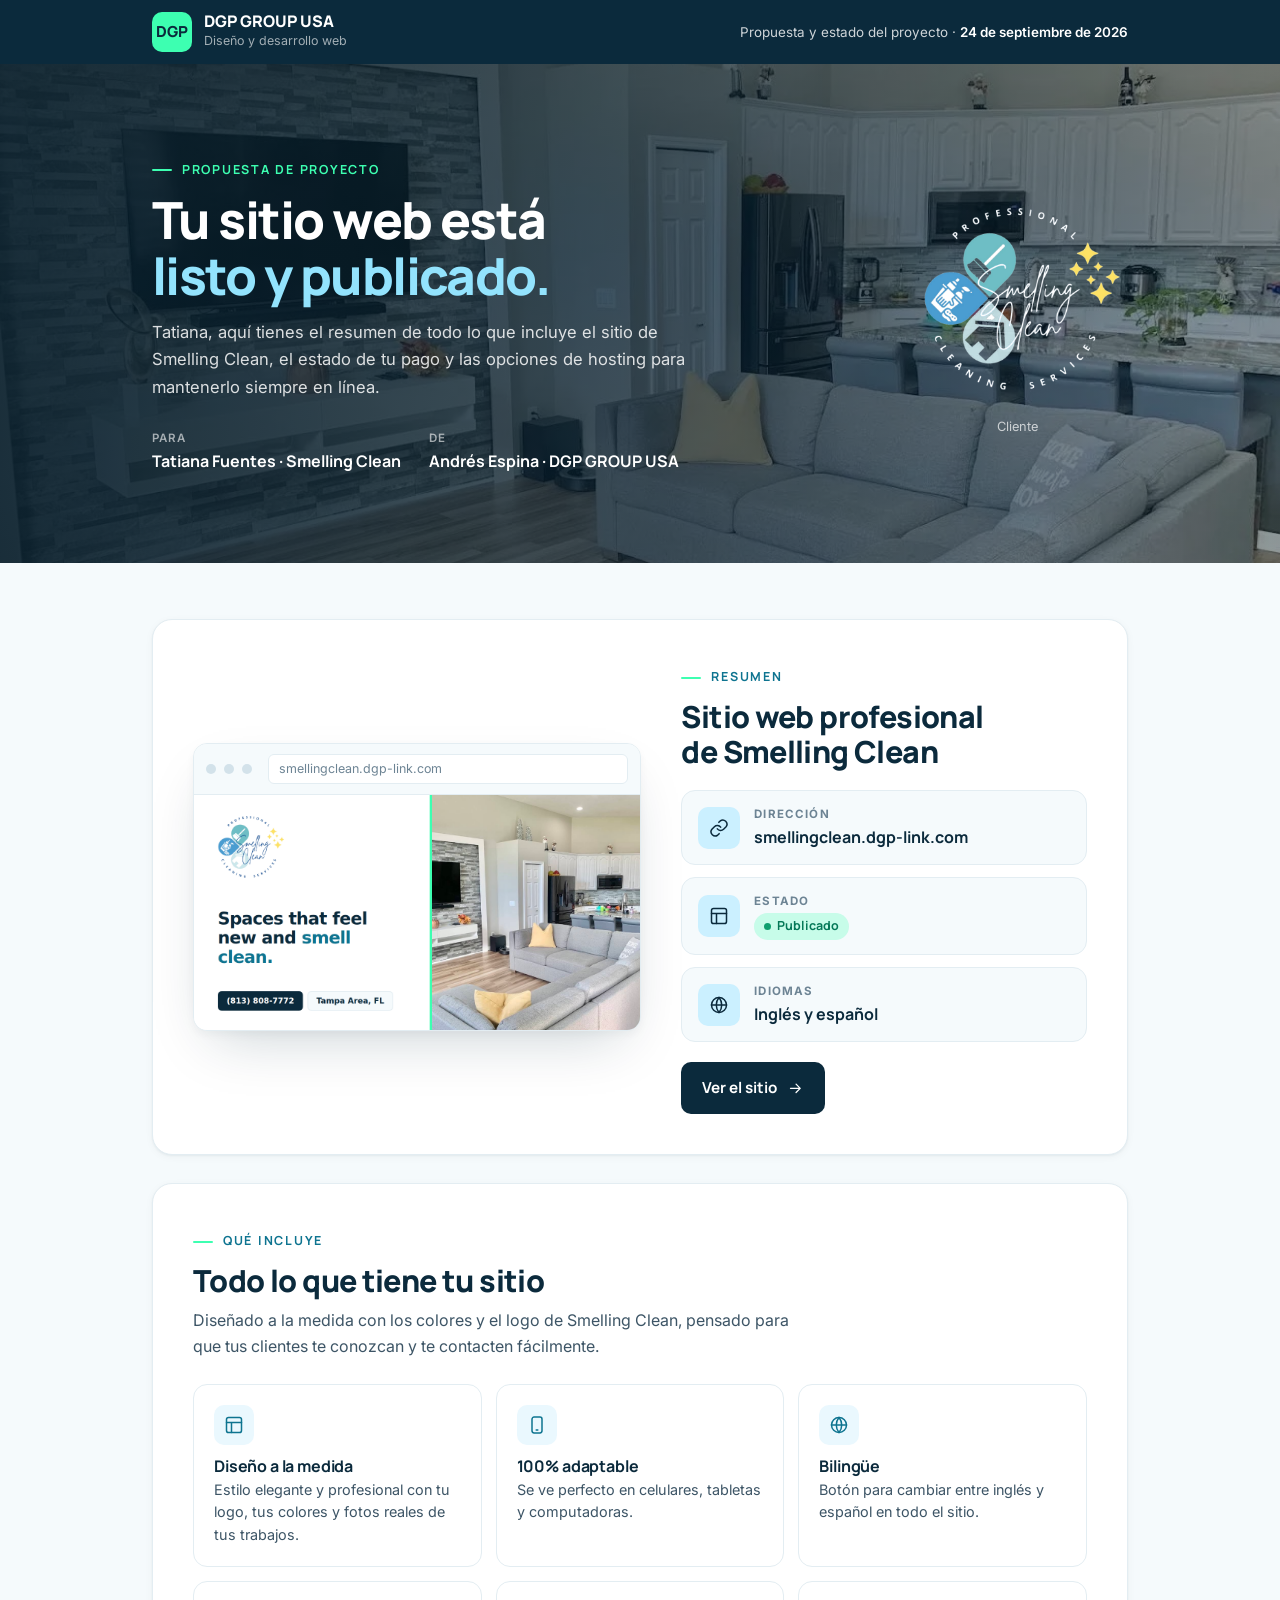
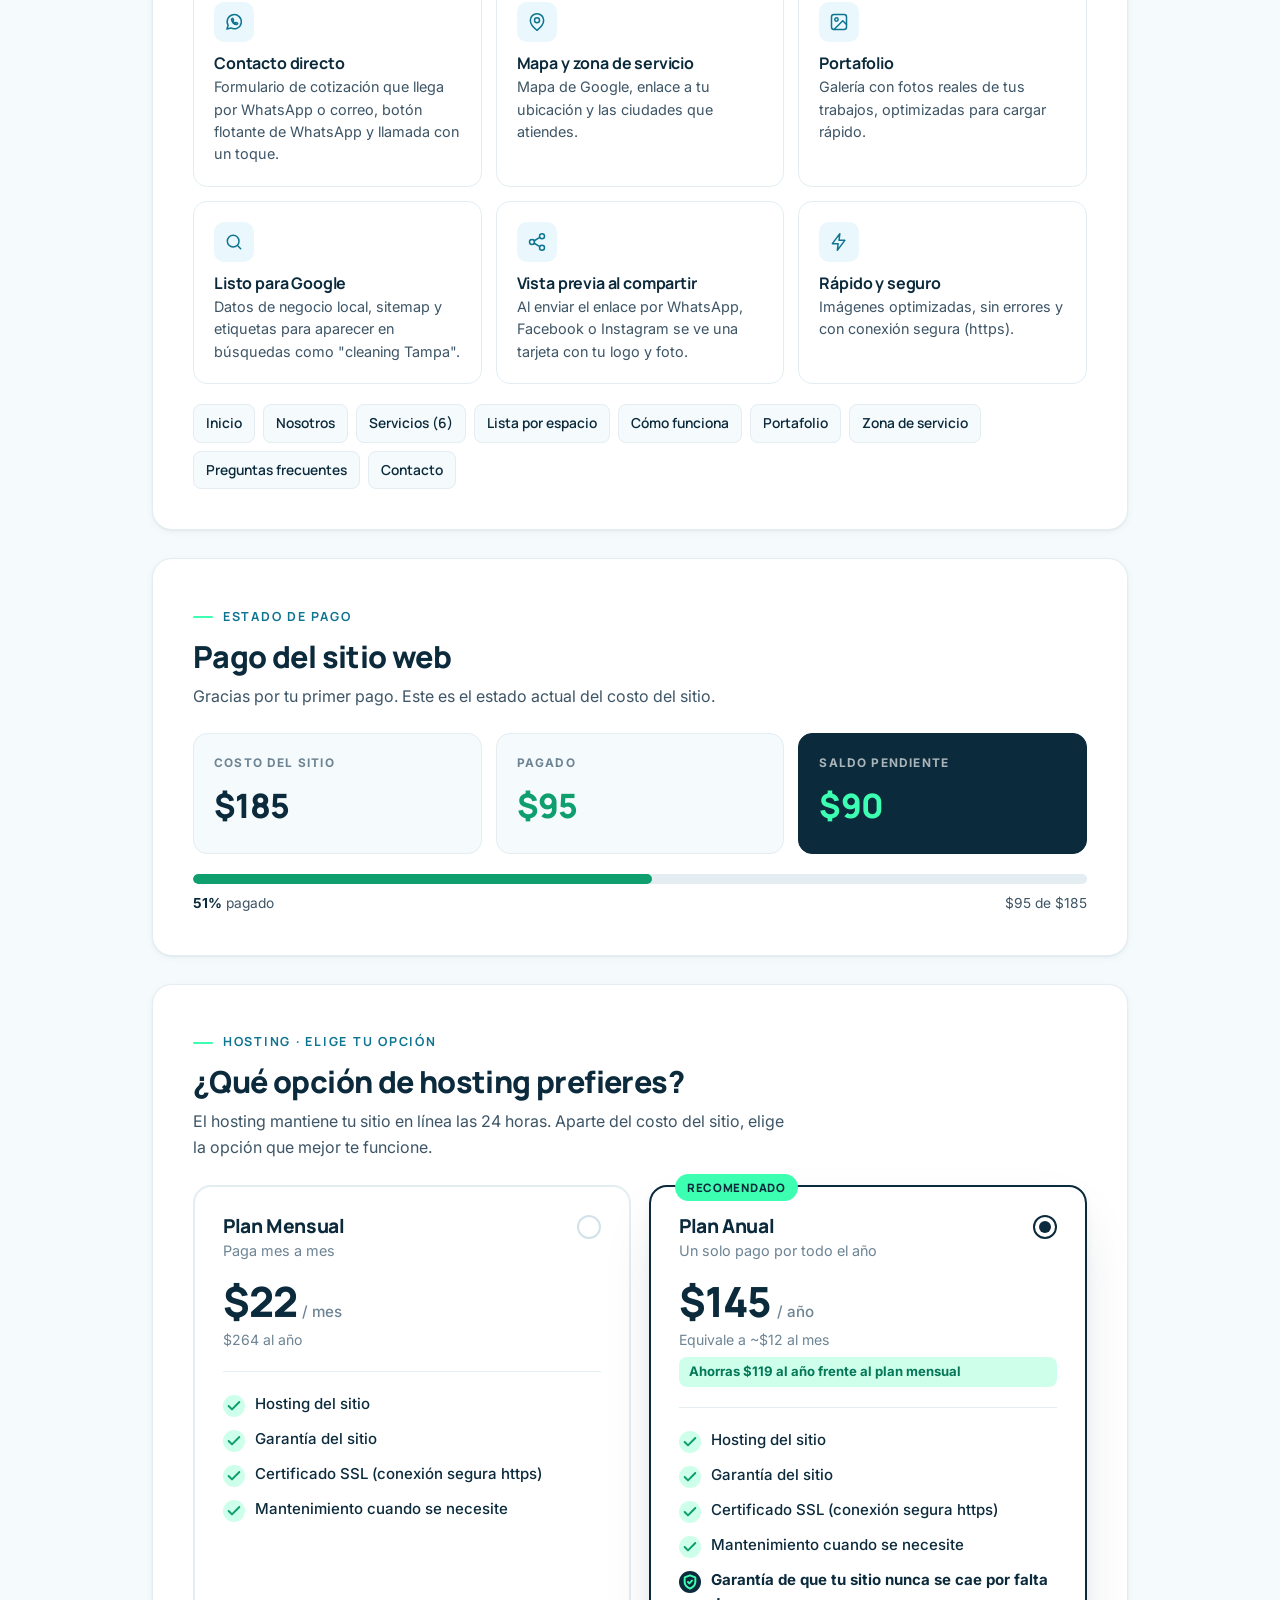
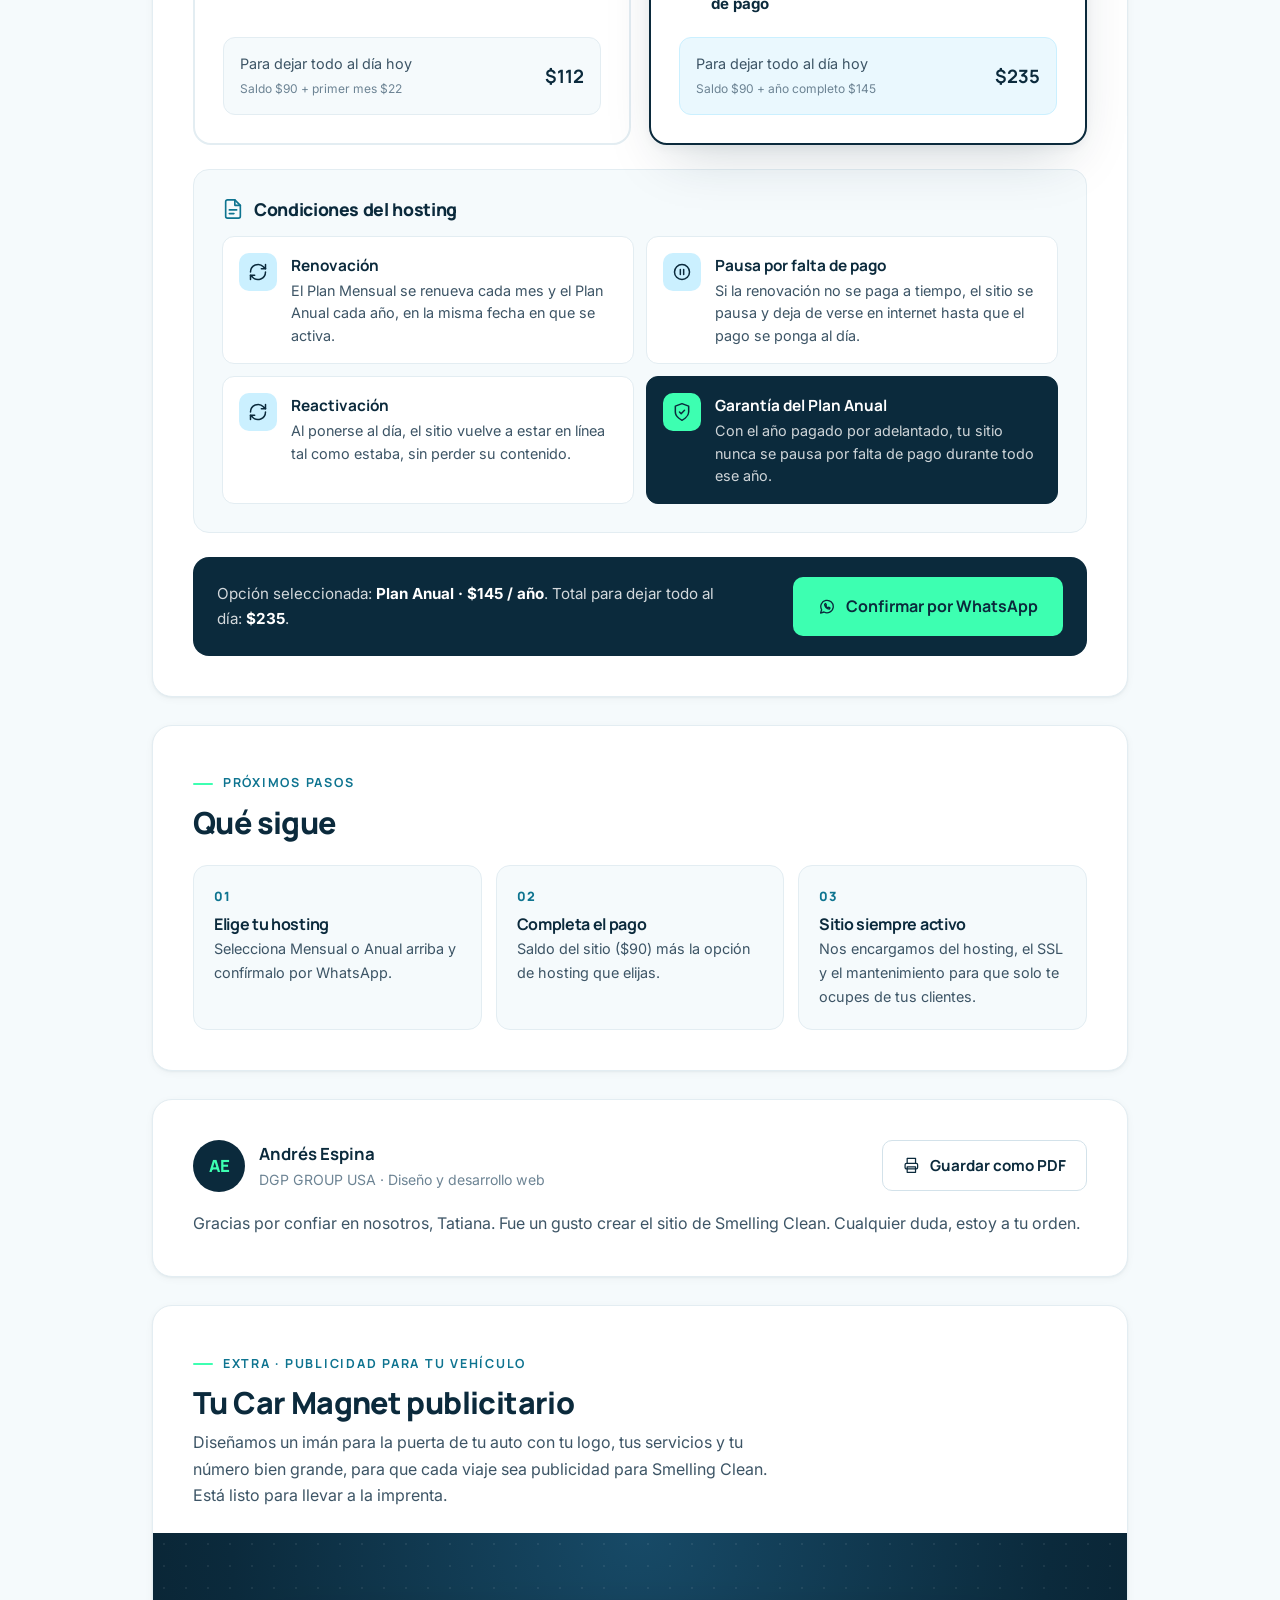
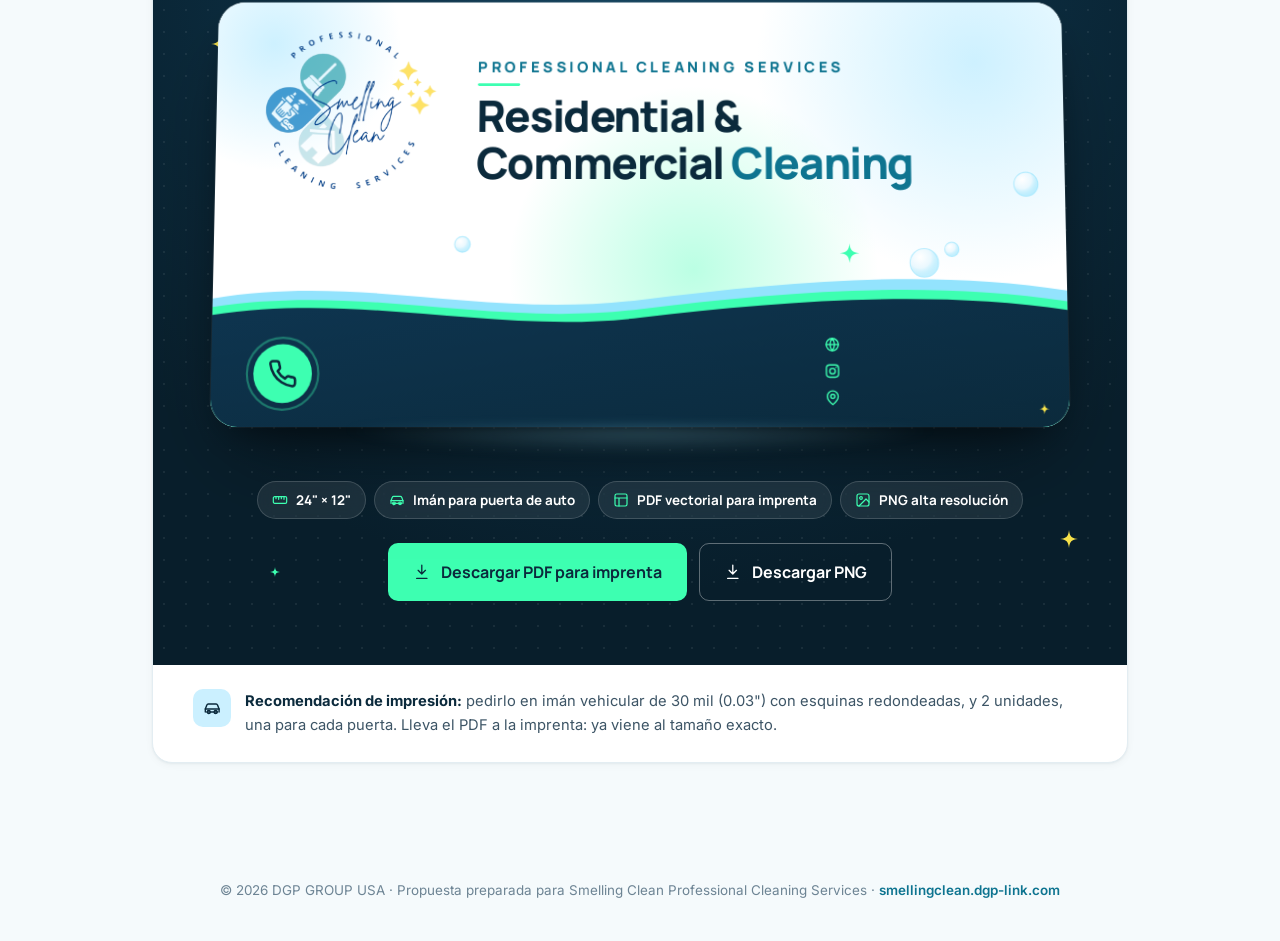
==== commit 17aeb8a0: "New logo, remove owner name, SMS form button - Replace logo everywhere with the new circular logo: c" ====
--- a/propuesta/index.html
+++ b/propuesta/index.html
@@ -336,7 +336,7 @@
       </div>
     </div>
     <div class="hero-client">
-      <img src="../assets/logo-white.png" alt="Smelling Clean Cleaning Services" width="640" height="580">
+      <img src="../assets/logo-white.png" alt="Smelling Clean Cleaning Services" width="640" height="640">
       <span>Cliente</span>
     </div>
   </div>
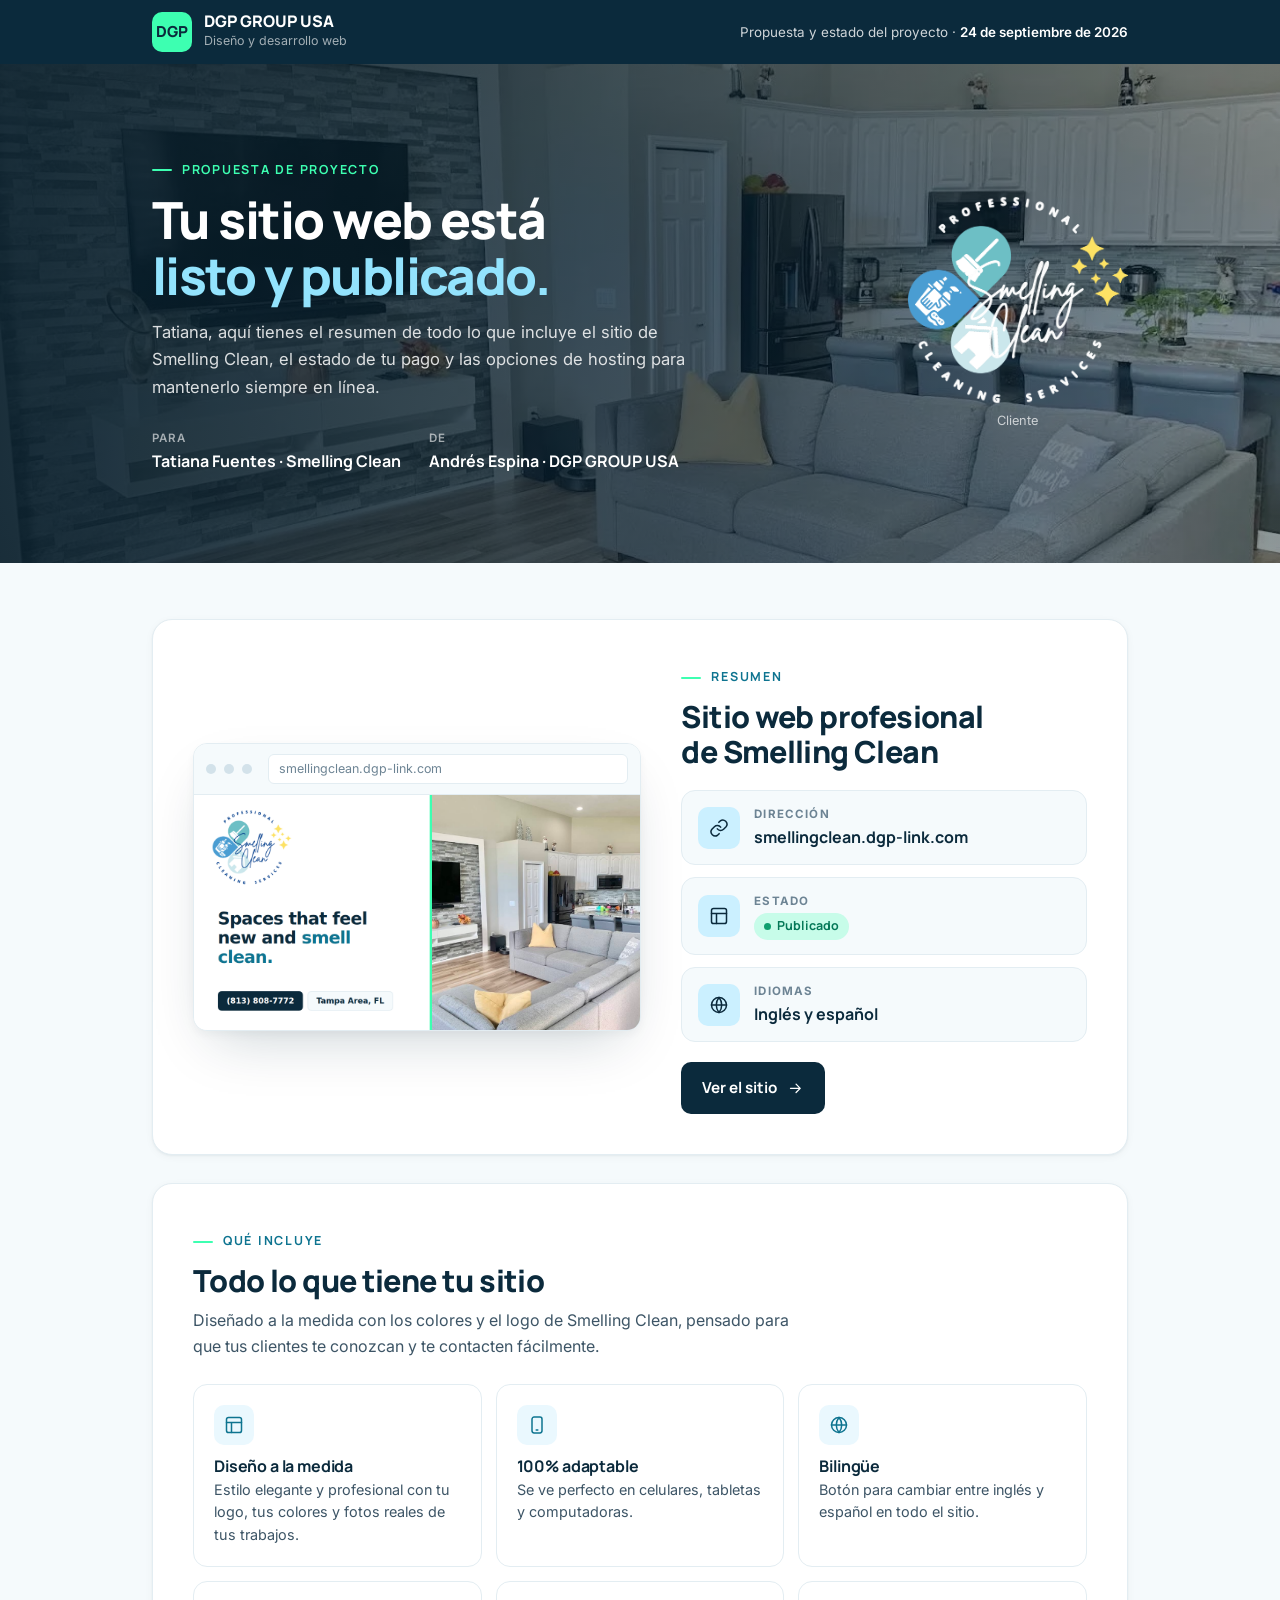
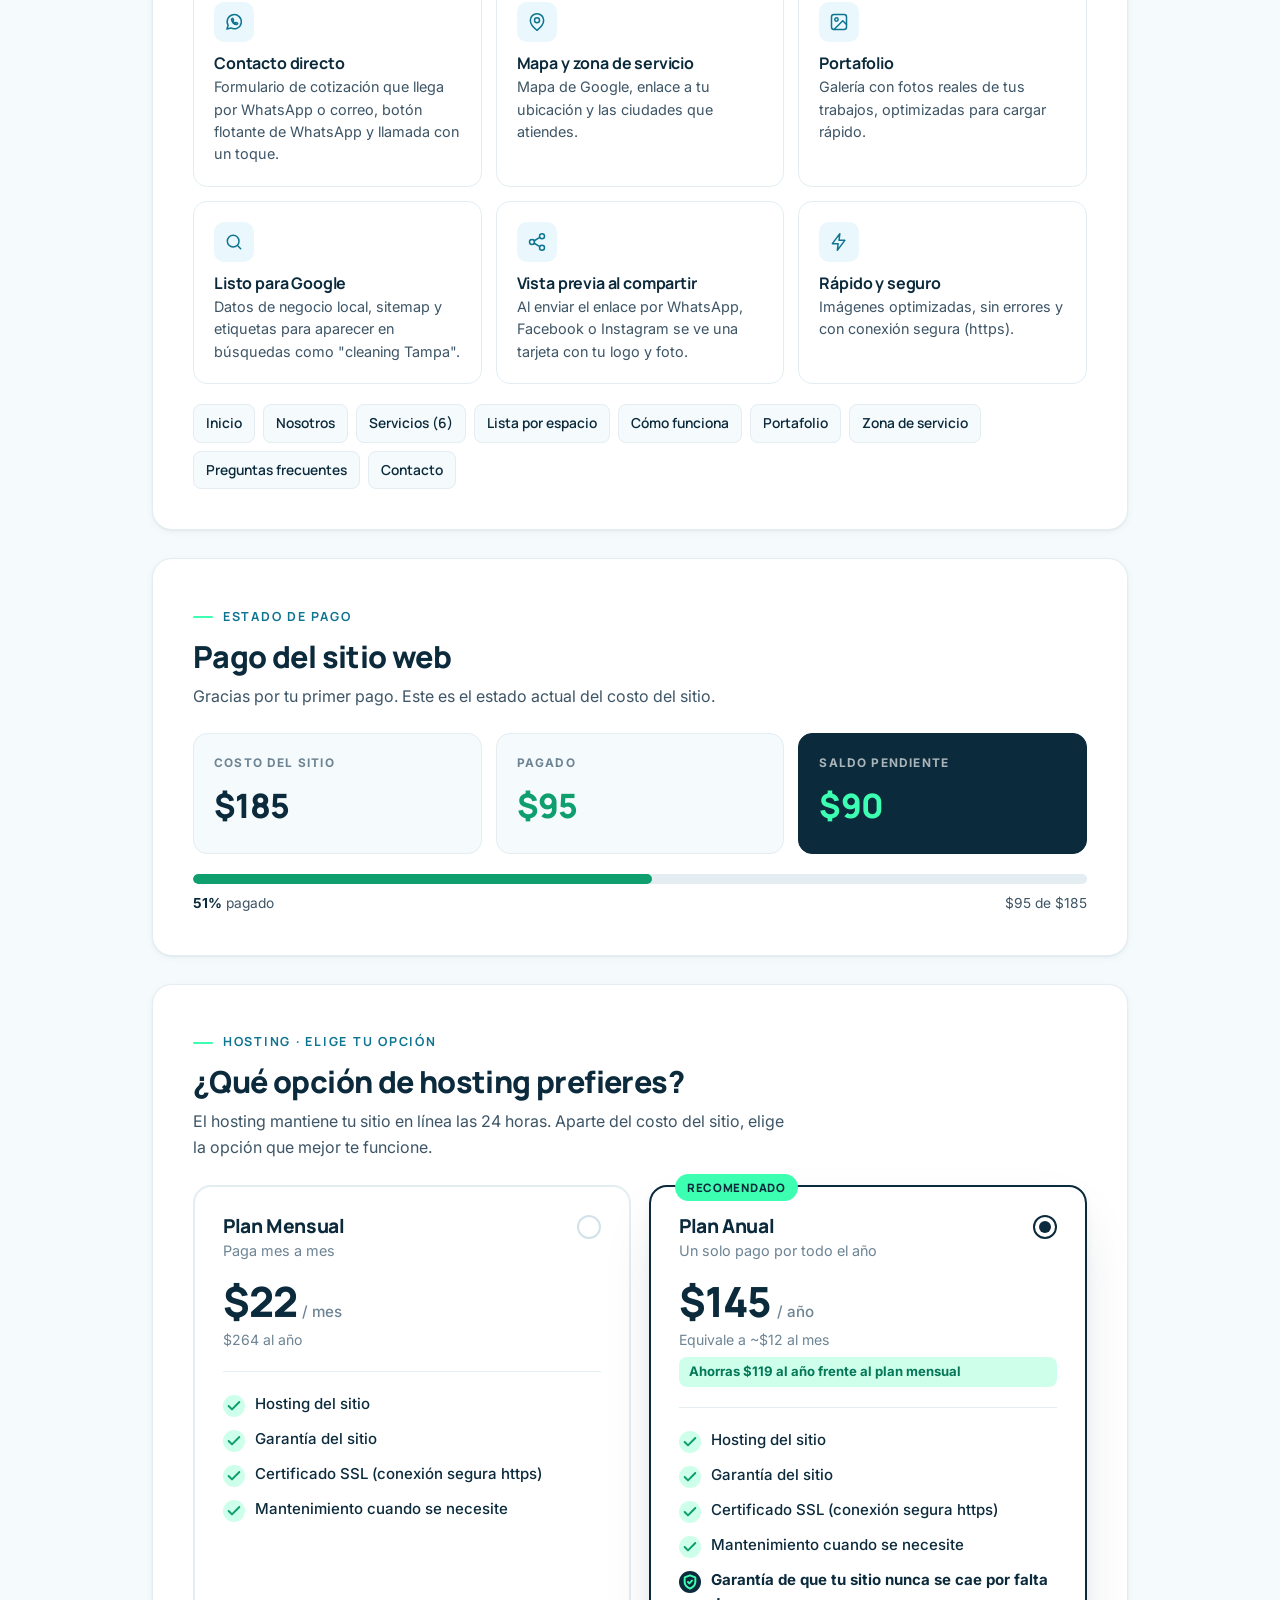
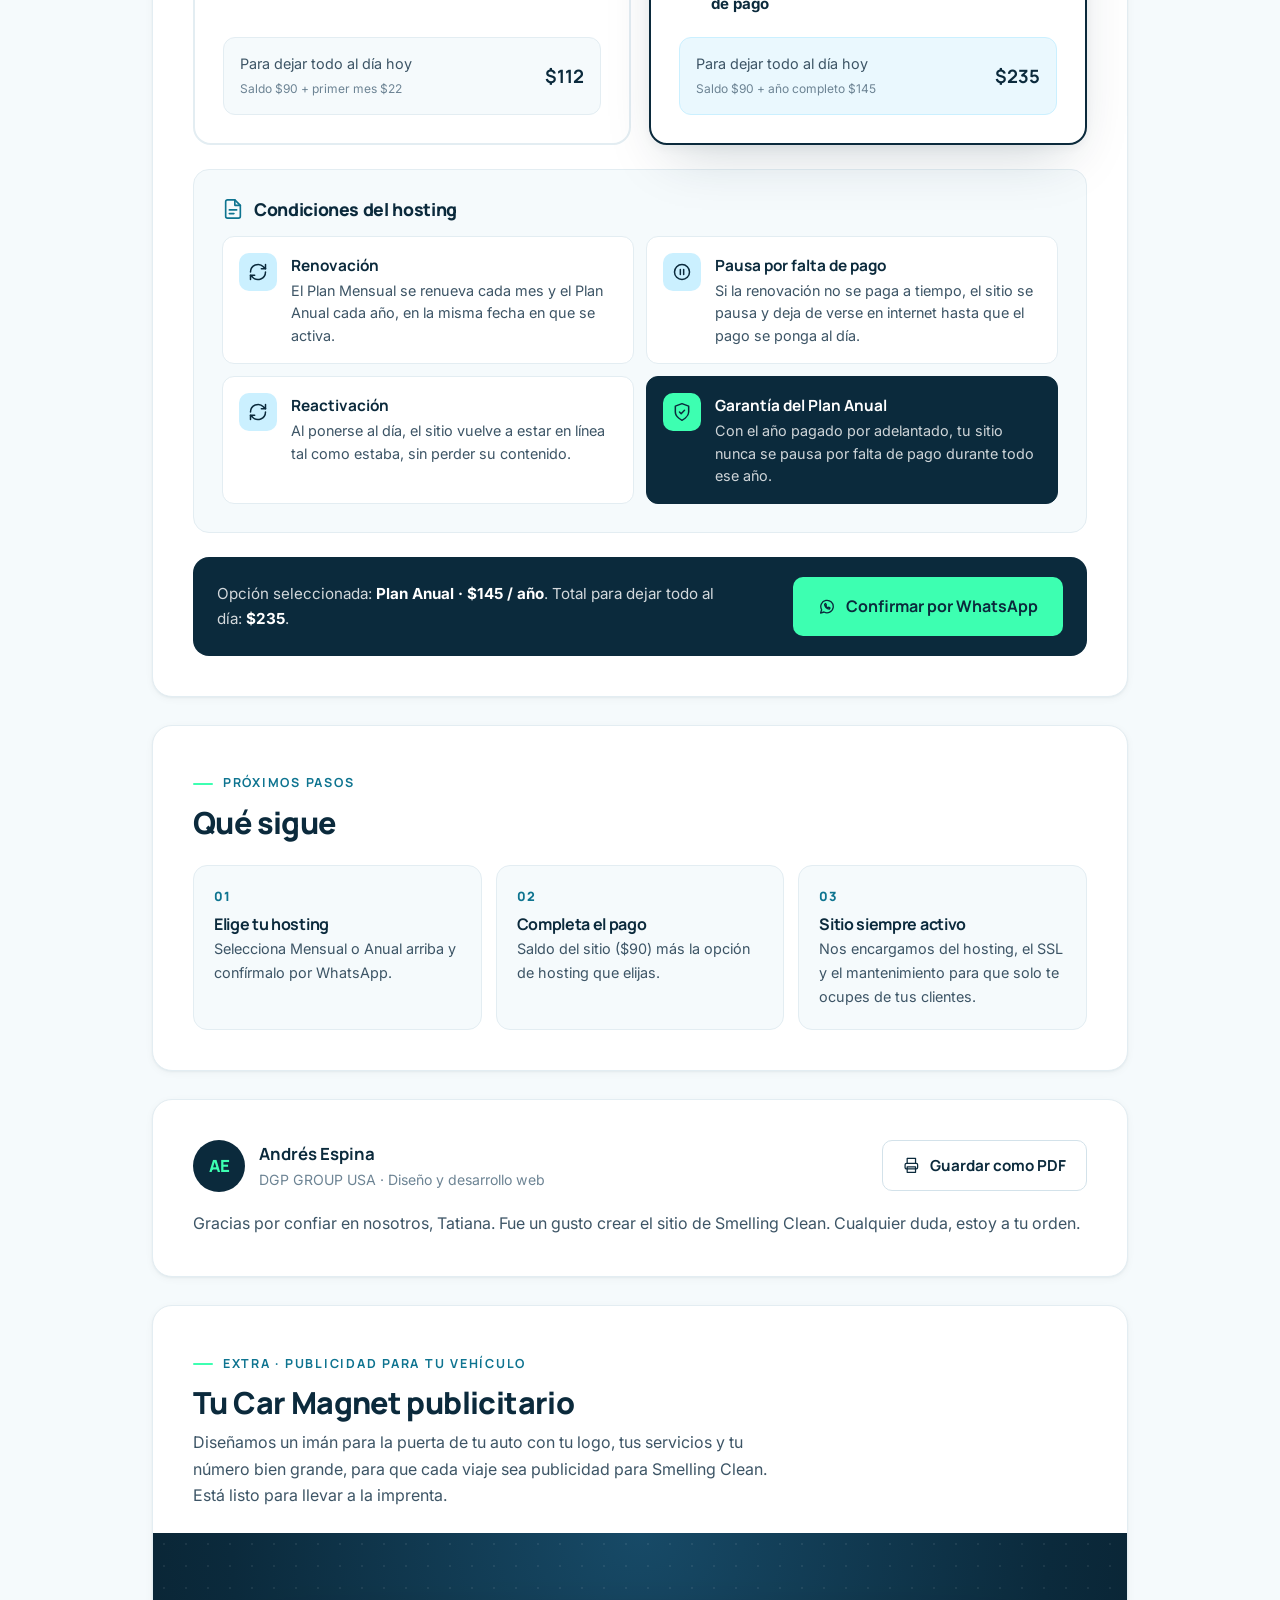
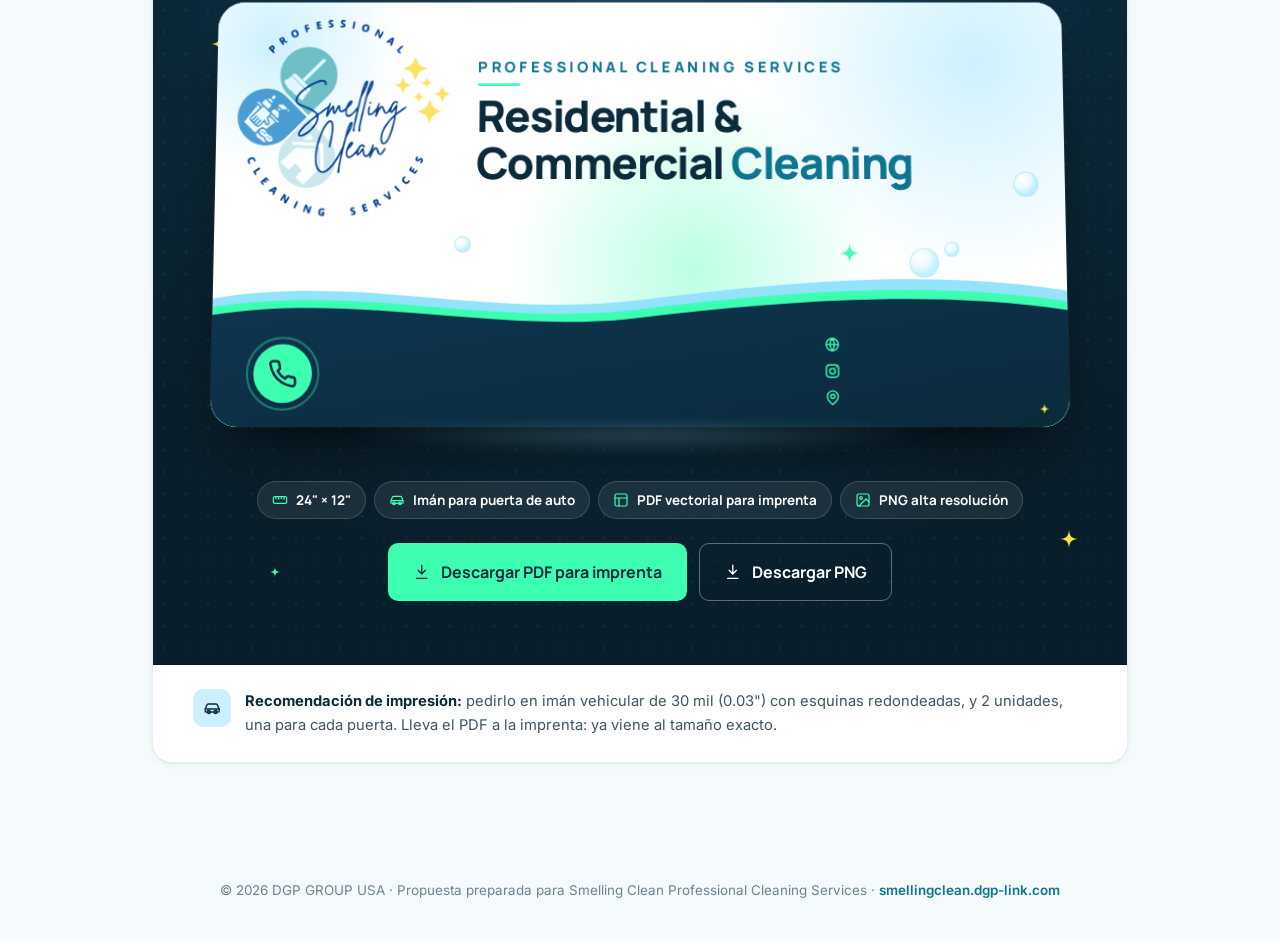
==== commit 698667a2: "Replace logo with new high-quality PNG - Color logo (transparent) and dark-background version with w" ====
--- a/propuesta/index.html
+++ b/propuesta/index.html
@@ -10,7 +10,7 @@
   <meta property="og:title" content="Propuesta · Sitio web Smelling Clean">
   <meta property="og:description" content="De Andrés Espina (DGP GROUP USA) para Tatiana Fuentes.">
   <meta property="og:image" content="https://smellingclean.dgp-link.com/assets/og-image.png">
-  <link rel="icon" type="image/png" sizes="32x32" href="../assets/favicon-32.png">
+  <link rel="icon" type="image/png" sizes="32x32" href="../assets/favicon-32.png?v=3">
   <link rel="apple-touch-icon" href="../assets/apple-touch-icon.png">
   <link rel="preconnect" href="https://fonts.googleapis.com">
   <link rel="preconnect" href="https://fonts.gstatic.com" crossorigin>
@@ -336,7 +336,7 @@
       </div>
     </div>
     <div class="hero-client">
-      <img src="../assets/logo-white.png" alt="Smelling Clean Cleaning Services" width="640" height="640">
+      <img src="../assets/logo-white.png?v=3" alt="Smelling Clean Cleaning Services" width="1000" height="946">
       <span>Cliente</span>
     </div>
   </div>
@@ -565,7 +565,7 @@
   </g>
 
   <!-- Logo -->
-  <image href="../assets/logo.png" xlink:href="../assets/logo.png" x="70" y="40" width="600" height="544" preserveAspectRatio="xMidYMid meet"/>
+  <image href="../assets/logo.png?v=3" xlink:href="../assets/logo.png?v=3" x="60" y="30" width="600" height="600" preserveAspectRatio="xMidYMid meet"/>
 
   <!-- Copy -->
   <g font-family="Manrope, Inter, sans-serif">
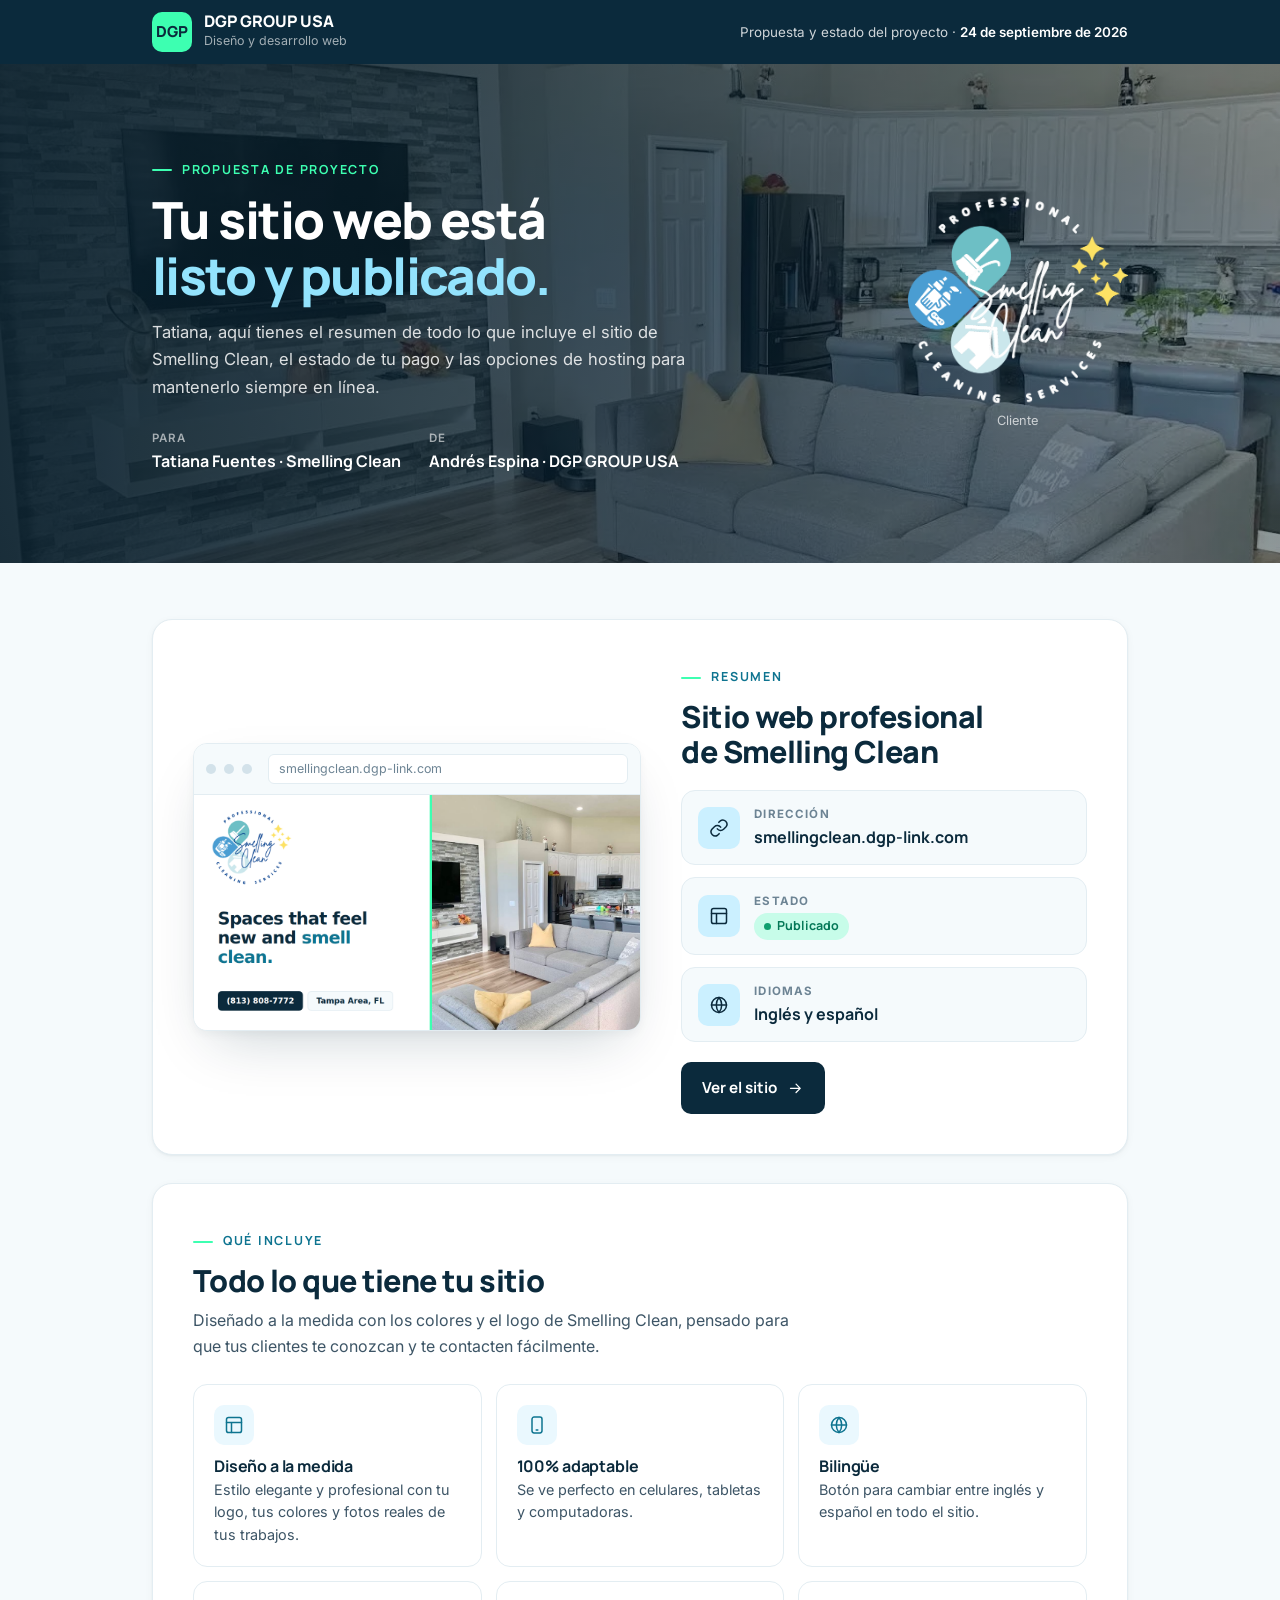
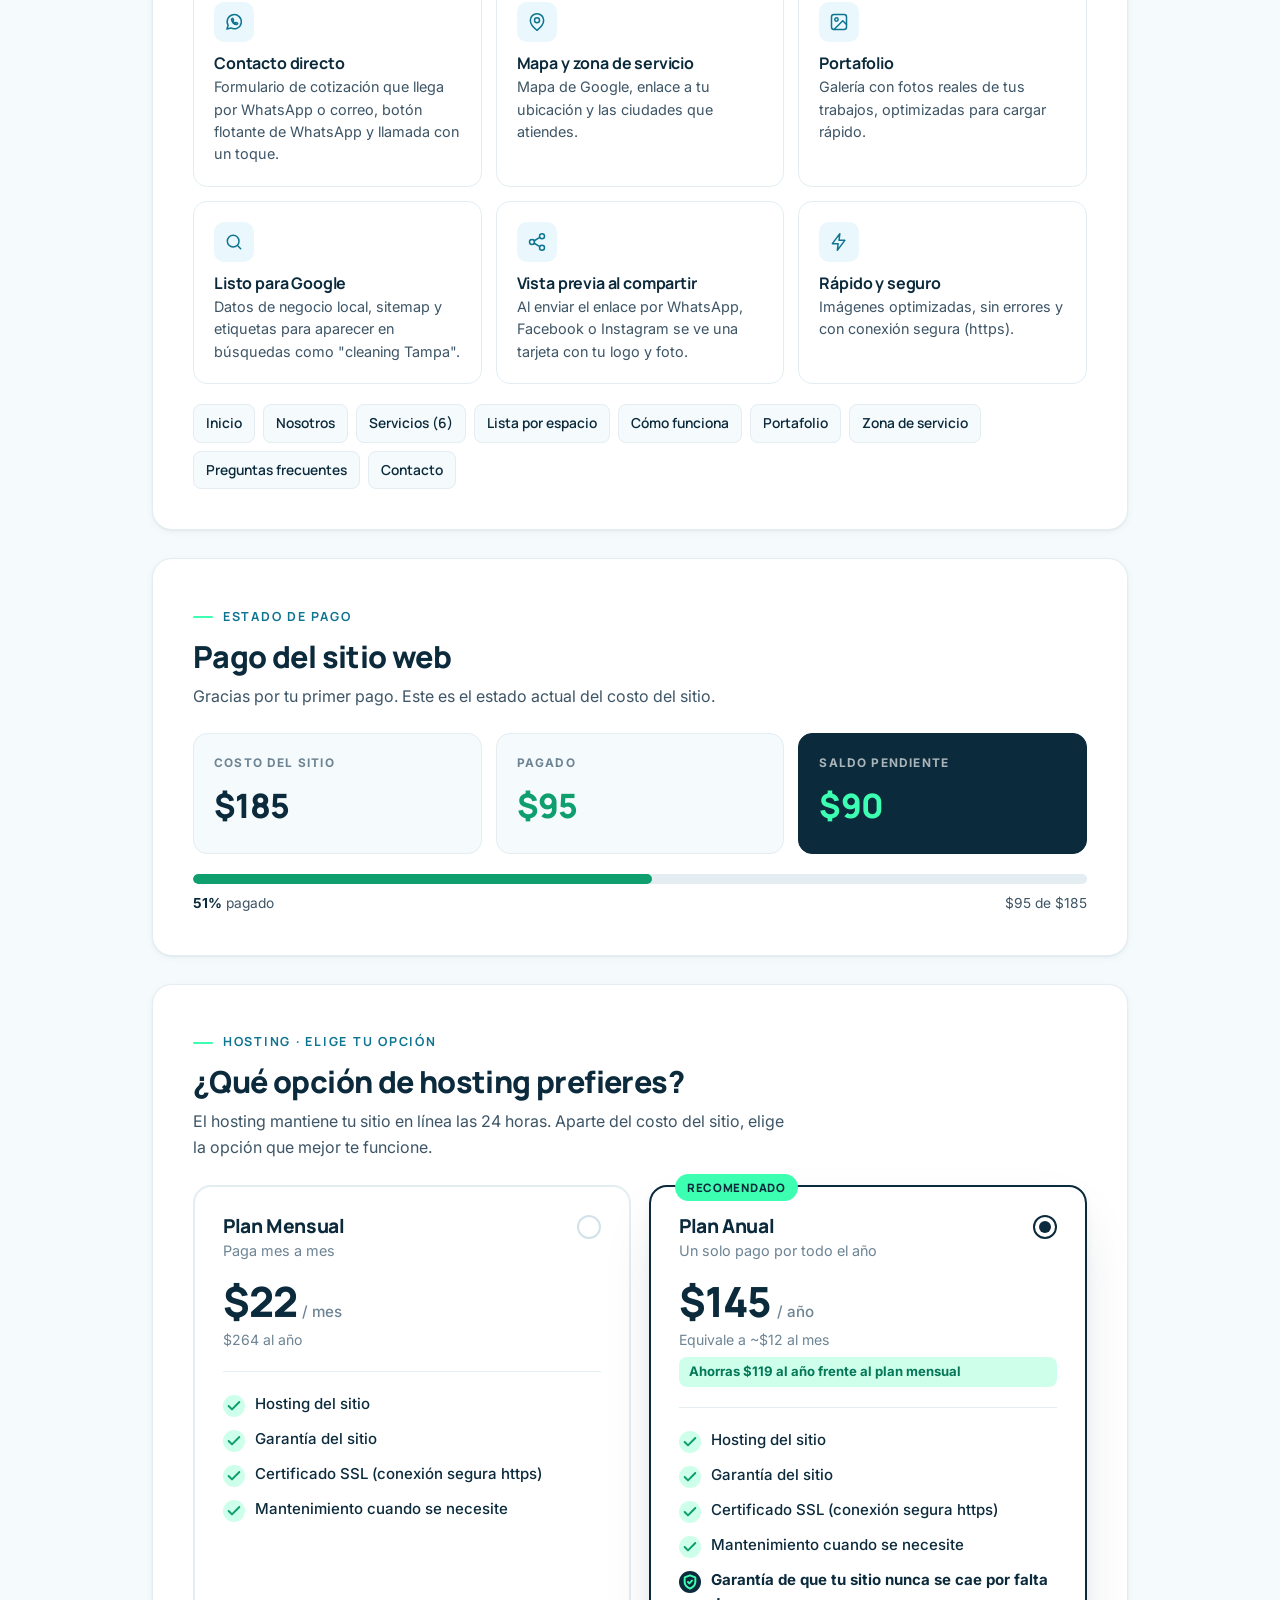
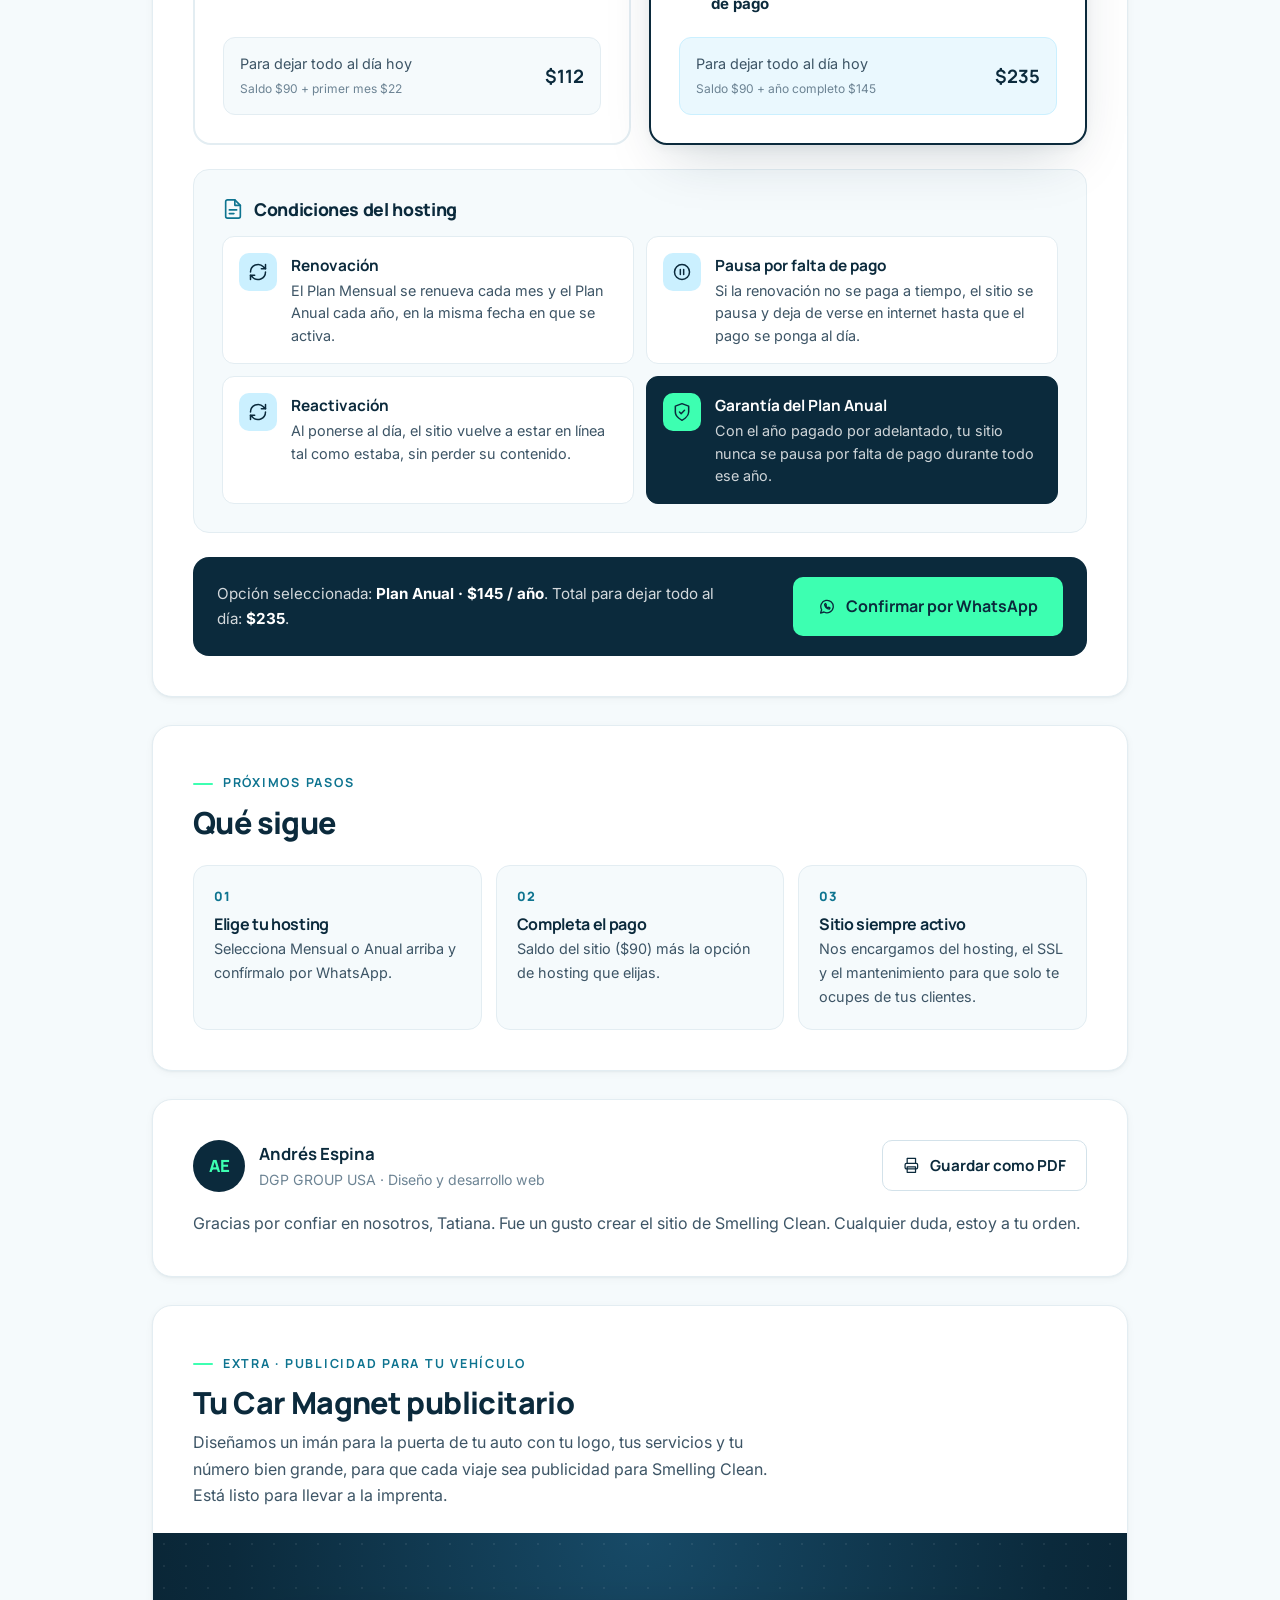
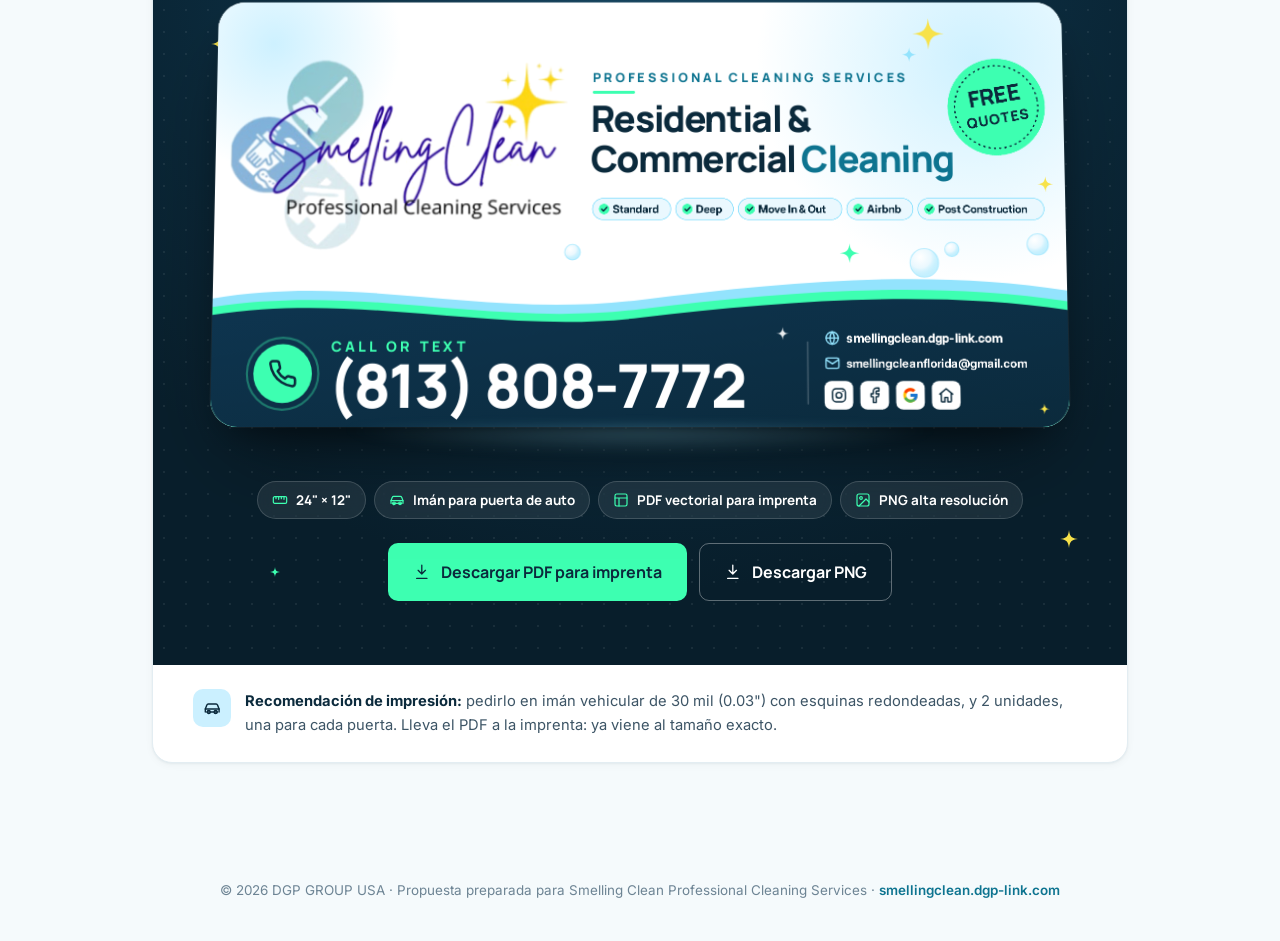
==== commit f99a3d9e: "Car magnet: horizontal logo, no green glow, simplified contacts - Use the horizontal Smelling Clean " ====
--- a/propuesta/index.html
+++ b/propuesta/index.html
@@ -534,10 +534,6 @@
       <stop offset="0" stop-color="#cbf0ff" stop-opacity="0.95"/>
       <stop offset="1" stop-color="#cbf0ff" stop-opacity="0"/>
     </radialGradient>
-    <radialGradient id="cm-glow2" cx="0.5" cy="0.5" r="0.5">
-      <stop offset="0" stop-color="#3dffb1" stop-opacity="0.35"/>
-      <stop offset="1" stop-color="#3dffb1" stop-opacity="0"/>
-    </radialGradient>
     <radialGradient id="cm-bubble" cx="0.35" cy="0.3" r="0.7">
       <stop offset="0" stop-color="#ffffff"/>
       <stop offset="0.55" stop-color="#eaf8fe"/>
@@ -553,29 +549,28 @@
   <!-- Base -->
   <rect width="2400" height="1200" fill="#ffffff"/>
   <circle cx="2150" cy="170" r="620" fill="url(#cm-glow1)"/>
-  <circle cx="1350" cy="760" r="520" fill="url(#cm-glow2)"/>
   <circle cx="160" cy="120" r="360" fill="url(#cm-glow1)"/>
 
   <!-- Bubbles -->
   <g stroke="#93e3fd" stroke-width="3" stroke-opacity="0.6">
     <circle cx="2000" cy="742" r="40" fill="url(#cm-bubble)"/>
     <circle cx="2078" cy="704" r="20" fill="url(#cm-bubble)"/>
-    <circle cx="2290" cy="520" r="34" fill="url(#cm-bubble)"/>
-    <circle cx="700" cy="690" r="22" fill="url(#cm-bubble)"/>
+    <circle cx="2320" cy="690" r="30" fill="url(#cm-bubble)"/>
+    <circle cx="1010" cy="712" r="22" fill="url(#cm-bubble)"/>
   </g>
 
   <!-- Logo -->
-  <image href="../assets/logo.png?v=3" xlink:href="../assets/logo.png?v=3" x="60" y="30" width="600" height="600" preserveAspectRatio="xMidYMid meet"/>
+  <image href="../assets/car-magnet/logo-horizontal.png" xlink:href="../assets/car-magnet/logo-horizontal.png" x="30" y="150" width="980" height="569" preserveAspectRatio="xMidYMid meet"/>
 
   <!-- Copy -->
   <g font-family="Manrope, Inter, sans-serif">
-    <text x="740" y="200" font-size="42" font-weight="800" letter-spacing="10" fill="#0e7490">PROFESSIONAL CLEANING SERVICES</text>
-    <rect x="740" y="232" width="120" height="8" rx="4" fill="#3dffb1"/>
-    <text x="736" y="372" font-size="124" font-weight="800" letter-spacing="-4" fill="#0b2a3c">Residential &amp;</text>
-    <text x="736" y="506" font-size="124" font-weight="800" letter-spacing="-4" fill="#0b2a3c">Commercial <tspan fill="#0e7490">Cleaning</tspan></text>
+    <text x="1066" y="228" font-size="36" font-weight="800" letter-spacing="8" fill="#0e7490">PROFESSIONAL CLEANING SERVICES</text>
+    <rect x="1066" y="254" width="120" height="8" rx="4" fill="#3dffb1"/>
+    <text x="1060" y="372" font-size="104" font-weight="800" letter-spacing="-4" fill="#0b2a3c">Residential &amp;</text>
+    <text x="1060" y="486" font-size="104" font-weight="800" letter-spacing="-4" fill="#0b2a3c">Commercial <tspan fill="#0e7490">Cleaning</tspan></text>
 
     <!-- Services -->
-    <g font-family="Inter, Manrope, sans-serif" font-size="36" font-weight="700" fill="#0b2a3c">
+    <g font-family="Inter, Manrope, sans-serif" font-size="36" font-weight="700" fill="#0b2a3c" transform="translate(1066 560) scale(0.86) translate(-740 -580)">
       <g transform="translate(740 580)">
         <rect width="257" height="70" rx="35" fill="#eaf8fe" stroke="#93e3fd" stroke-width="3"/>
         <circle cx="38" cy="35" r="17" fill="#3dffb1"/><path d="M30 35l6 6 11-12" fill="none" stroke="#0b2a3c" stroke-width="4.5" stroke-linecap="round" stroke-linejoin="round"/>
@@ -605,7 +600,7 @@
   </g>
 
   <!-- Free quotes badge -->
-  <g transform="translate(2188 250) rotate(-10)">
+  <g transform="translate(2210 300) rotate(-10)">
     <circle r="138" fill="#3dffb1"/>
     <circle r="118" fill="none" stroke="#0b2a3c" stroke-width="4" stroke-dasharray="3 12" stroke-linecap="round"/>
     <g font-family="Manrope, Inter, sans-serif" fill="#0b2a3c" text-anchor="middle">
@@ -617,7 +612,7 @@
   <!-- Sparkles -->
   <use href="#cm-spark" xlink:href="#cm-spark" transform="translate(2020 90) scale(0.9)" fill="#f7e24a"/>
   <use href="#cm-spark" xlink:href="#cm-spark" transform="translate(1965 150) scale(0.42)" fill="#93e3fd"/>
-  <use href="#cm-spark" xlink:href="#cm-spark" transform="translate(2330 420) scale(0.5)" fill="#f7e24a"/>
+  <use href="#cm-spark" xlink:href="#cm-spark" transform="translate(2345 520) scale(0.45)" fill="#f7e24a"/>
   <use href="#cm-spark" xlink:href="#cm-spark" transform="translate(1790 715) scale(0.55)" fill="#3dffb1"/>
 
   <!-- Waves -->
@@ -642,18 +637,33 @@
   <rect x="1668" y="962" width="4" height="176" rx="2" fill="#ffffff" fill-opacity="0.22"/>
 
   <!-- Contact lines -->
-  <g font-family="Inter, Manrope, sans-serif" font-size="40" font-weight="700" fill="#ffffff">
-    <g transform="translate(1716 948)">
-      <g transform="scale(1.9)" fill="none" stroke="#3dffb1" stroke-width="2" stroke-linecap="round" stroke-linejoin="round"><circle cx="12" cy="12" r="9"/><path d="M3 12h18M12 3a14 14 0 0 1 0 18M12 3a14 14 0 0 0 0 18"/></g>
-      <text x="62" y="36" font-size="36">smellingclean.dgp-link.com</text>
-    </g>
-    <g transform="translate(1716 1022)">
-      <g transform="scale(1.9)" fill="none" stroke="#3dffb1" stroke-width="2" stroke-linecap="round" stroke-linejoin="round"><rect x="3" y="3" width="18" height="18" rx="5"/><circle cx="12" cy="12" r="4"/><path d="M17.5 6.5h.01"/></g>
-      <text x="62" y="36">@smellingclean_</text>
-    </g>
-    <g transform="translate(1716 1096)">
-      <g transform="scale(1.9)" fill="none" stroke="#3dffb1" stroke-width="2" stroke-linecap="round" stroke-linejoin="round"><path d="M20 10c0 6-8 12-8 12s-8-6-8-12a8 8 0 0 1 16 0Z"/><circle cx="12" cy="10" r="3"/></g>
-      <text x="62" y="36">Tampa Area, FL</text>
+  <g font-family="Inter, Manrope, sans-serif" font-weight="700" fill="#ffffff">
+    <g transform="translate(1716 930)">
+      <g transform="scale(1.9)" fill="none" stroke="#93e3fd" stroke-width="2" stroke-linecap="round" stroke-linejoin="round"><circle cx="12" cy="12" r="9"/><path d="M3 12h18M12 3a14 14 0 0 1 0 18M12 3a14 14 0 0 0 0 18"/></g>
+      <text x="62" y="35" font-size="35">smellingclean.dgp-link.com</text>
+    </g>
+    <g transform="translate(1716 1000)">
+      <g transform="scale(1.9)" fill="none" stroke="#93e3fd" stroke-width="2" stroke-linecap="round" stroke-linejoin="round"><rect x="2.5" y="4.5" width="19" height="15" rx="2.5"/><path d="m3 7 9 6 9-6"/></g>
+      <text x="62" y="35" font-size="33">smellingcleanflorida@gmail.com</text>
+    </g>
+  </g>
+  <!-- Social squares: Instagram, Facebook, Google, Nextdoor -->
+  <g>
+    <g transform="translate(1716 1072)">
+      <rect width="80" height="80" rx="20" fill="#ffffff"/>
+      <g transform="translate(16 16) scale(2)" fill="none" stroke="#0b2a3c" stroke-width="2" stroke-linecap="round" stroke-linejoin="round"><rect x="3" y="3" width="18" height="18" rx="5"/><circle cx="12" cy="12" r="4"/><path d="M17.5 6.5h.01"/></g>
+    </g>
+    <g transform="translate(1816 1072)">
+      <rect width="80" height="80" rx="20" fill="#ffffff"/>
+      <g transform="translate(16 16) scale(2)" fill="none" stroke="#0b2a3c" stroke-width="2" stroke-linecap="round" stroke-linejoin="round"><path d="M18 2h-3a5 5 0 0 0-5 5v3H7v4h3v8h4v-8h3l1-4h-4V7a1 1 0 0 1 1-1h3V2Z"/></g>
+    </g>
+    <g transform="translate(1916 1072)">
+      <rect width="80" height="80" rx="20" fill="#ffffff"/>
+      <g transform="translate(16 16) scale(1)"><path fill="#FFC107" d="M43.611 20.083H42V20H24v8h11.303c-1.649 4.657-6.08 8-11.303 8-6.627 0-12-5.373-12-12s5.373-12 12-12c3.059 0 5.842 1.154 7.961 3.039l5.657-5.657C34.046 6.053 29.268 4 24 4 12.955 4 4 12.955 4 24s8.955 20 20 20 20-8.955 20-20c0-1.341-.138-2.65-.389-3.917z"/><path fill="#FF3D00" d="M6.306 14.691l6.571 4.819C14.655 15.108 18.961 12 24 12c3.059 0 5.842 1.154 7.961 3.039l5.657-5.657C34.046 6.053 29.268 4 24 4 16.318 4 9.656 8.337 6.306 14.691z"/><path fill="#4CAF50" d="M24 44c5.166 0 9.86-1.977 13.409-5.192l-6.19-5.238A11.91 11.91 0 0 1 24 36c-5.202 0-9.619-3.317-11.283-7.946l-6.522 5.025C9.505 39.556 16.227 44 24 44z"/><path fill="#1976D2" d="M43.611 20.083H42V20H24v8h11.303a12.04 12.04 0 0 1-4.087 5.571l.003-.002 6.19 5.238C36.971 39.205 44 34 44 24c0-1.341-.138-2.65-.389-3.917z"/></g>
+    </g>
+    <g transform="translate(2016 1072)">
+      <rect width="80" height="80" rx="20" fill="#ffffff"/>
+      <g transform="translate(16 16) scale(2)" fill="none" stroke="#0b2a3c" stroke-width="2" stroke-linecap="round" stroke-linejoin="round"><path d="M3 10.5 12 3l9 7.5"/><path d="M5 9.5V20a1 1 0 0 0 1 1h4v-6h4v6h4a1 1 0 0 0 1-1V9.5"/></g>
     </g>
   </g>
 
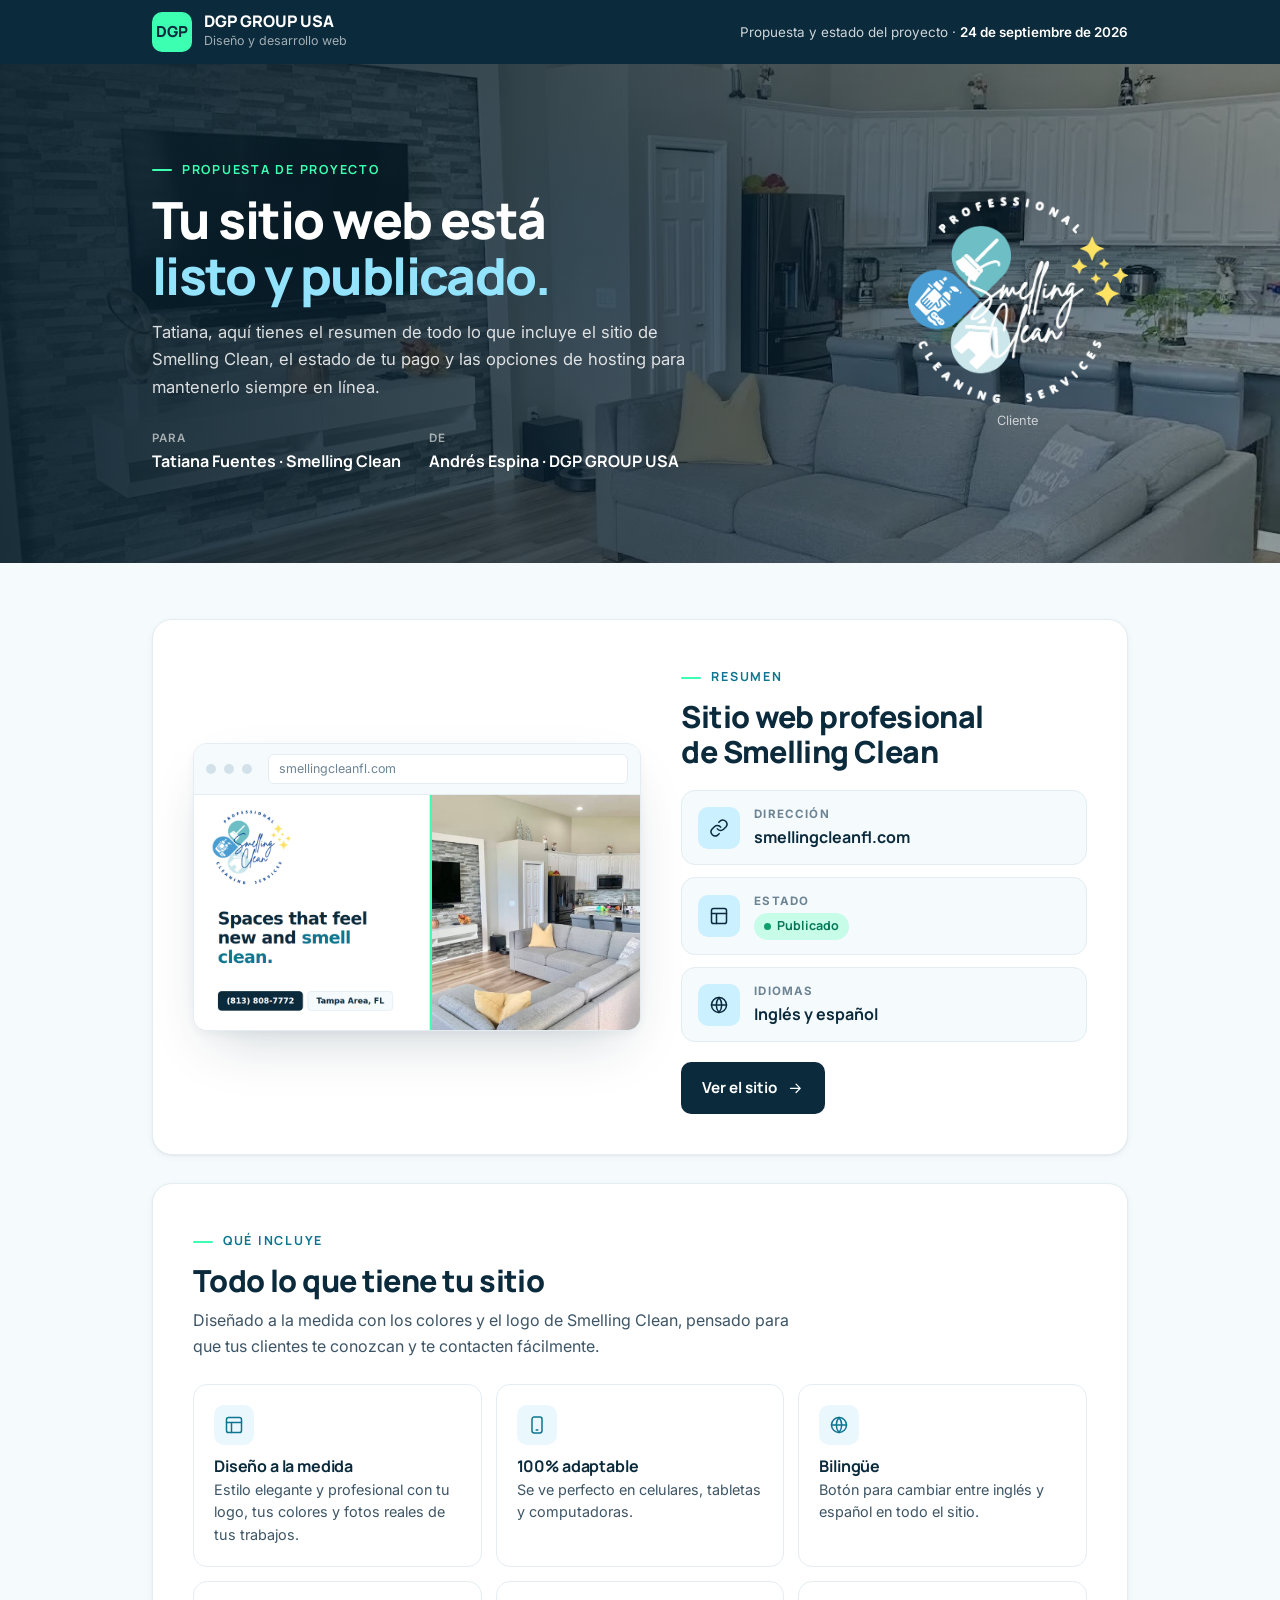
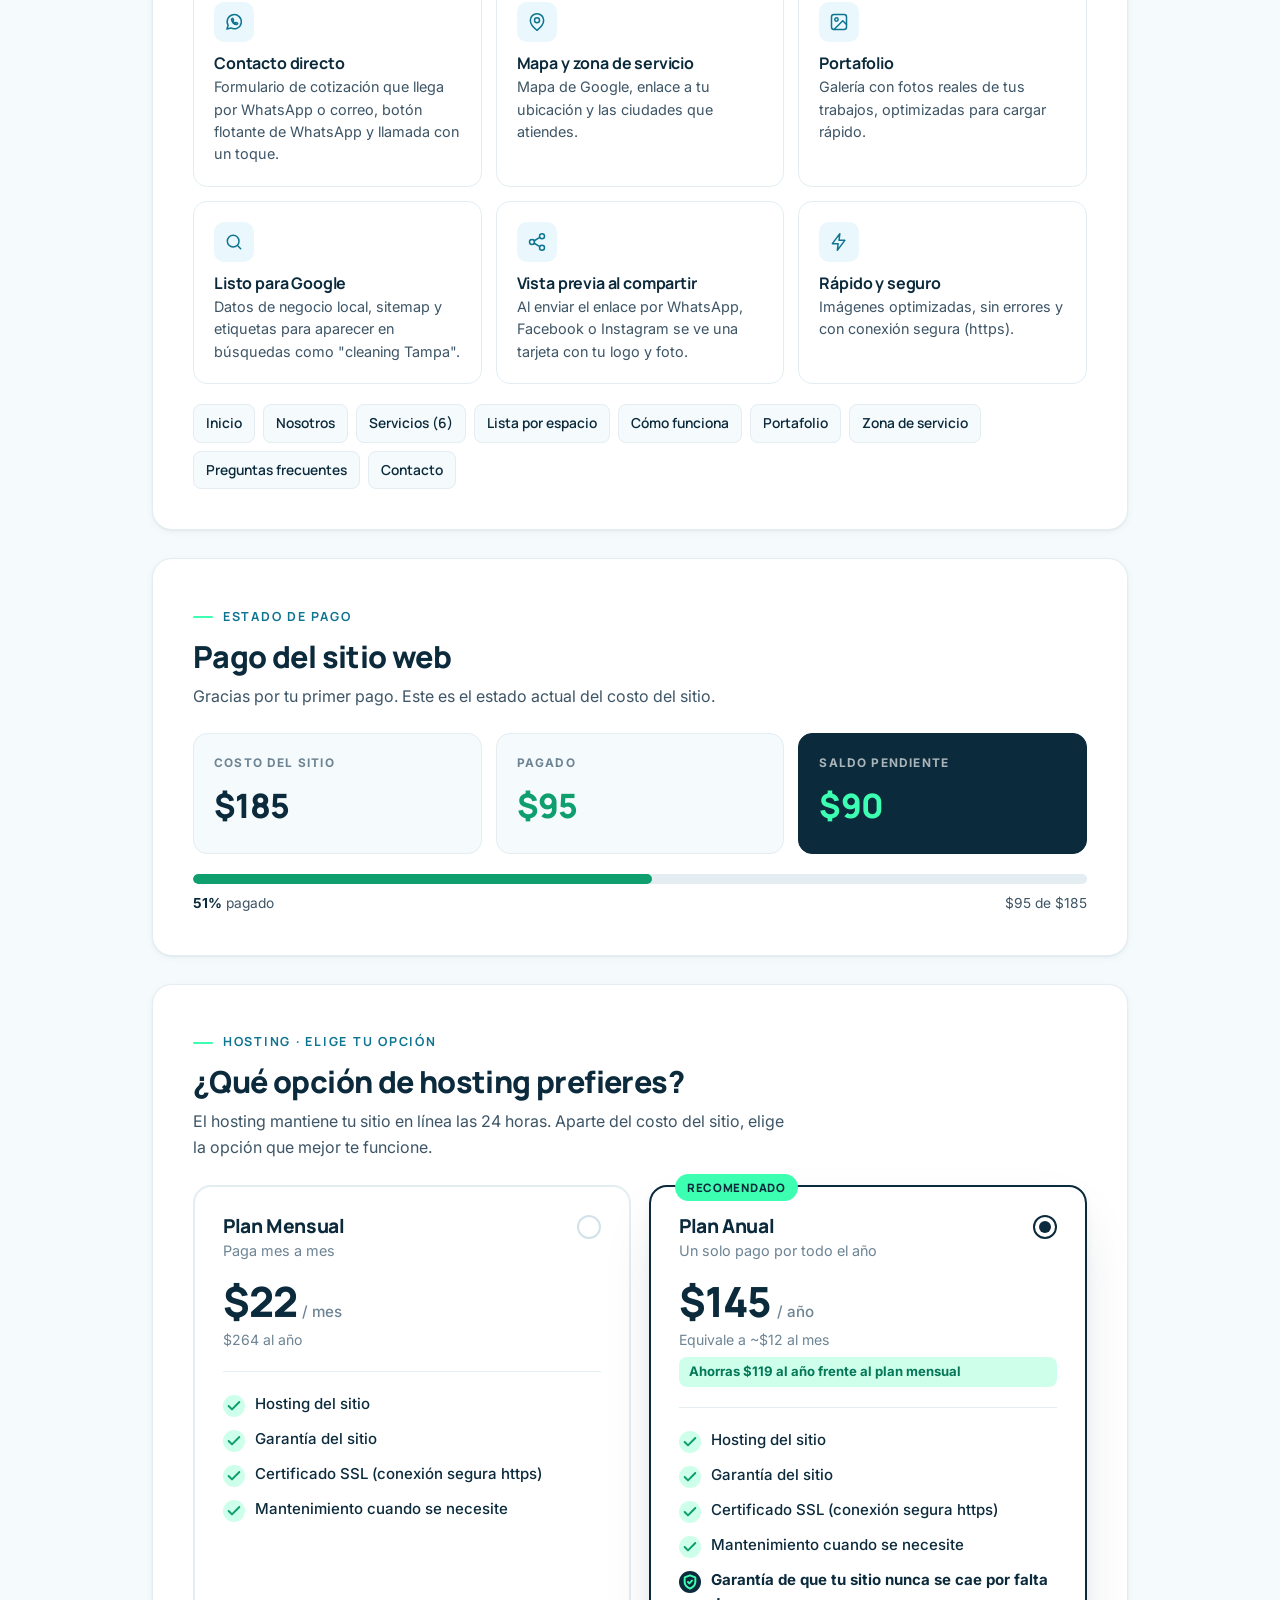
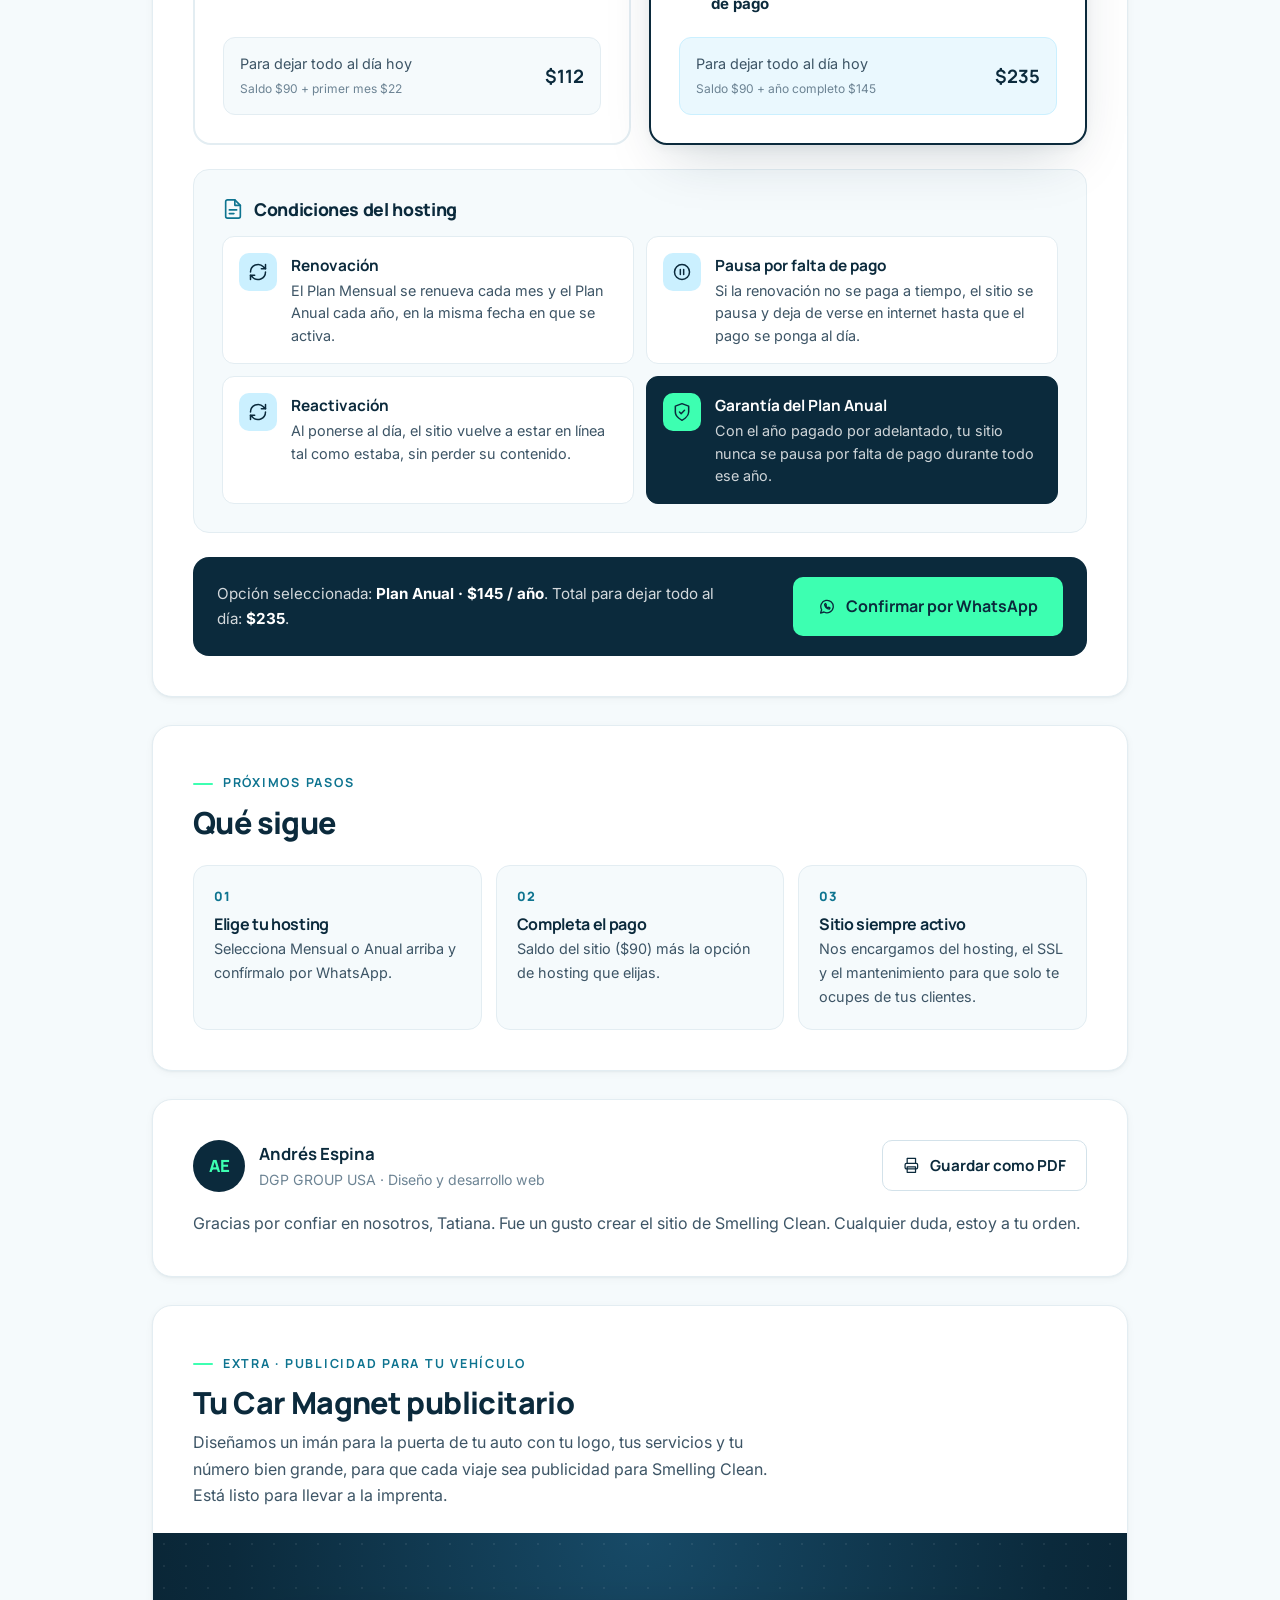
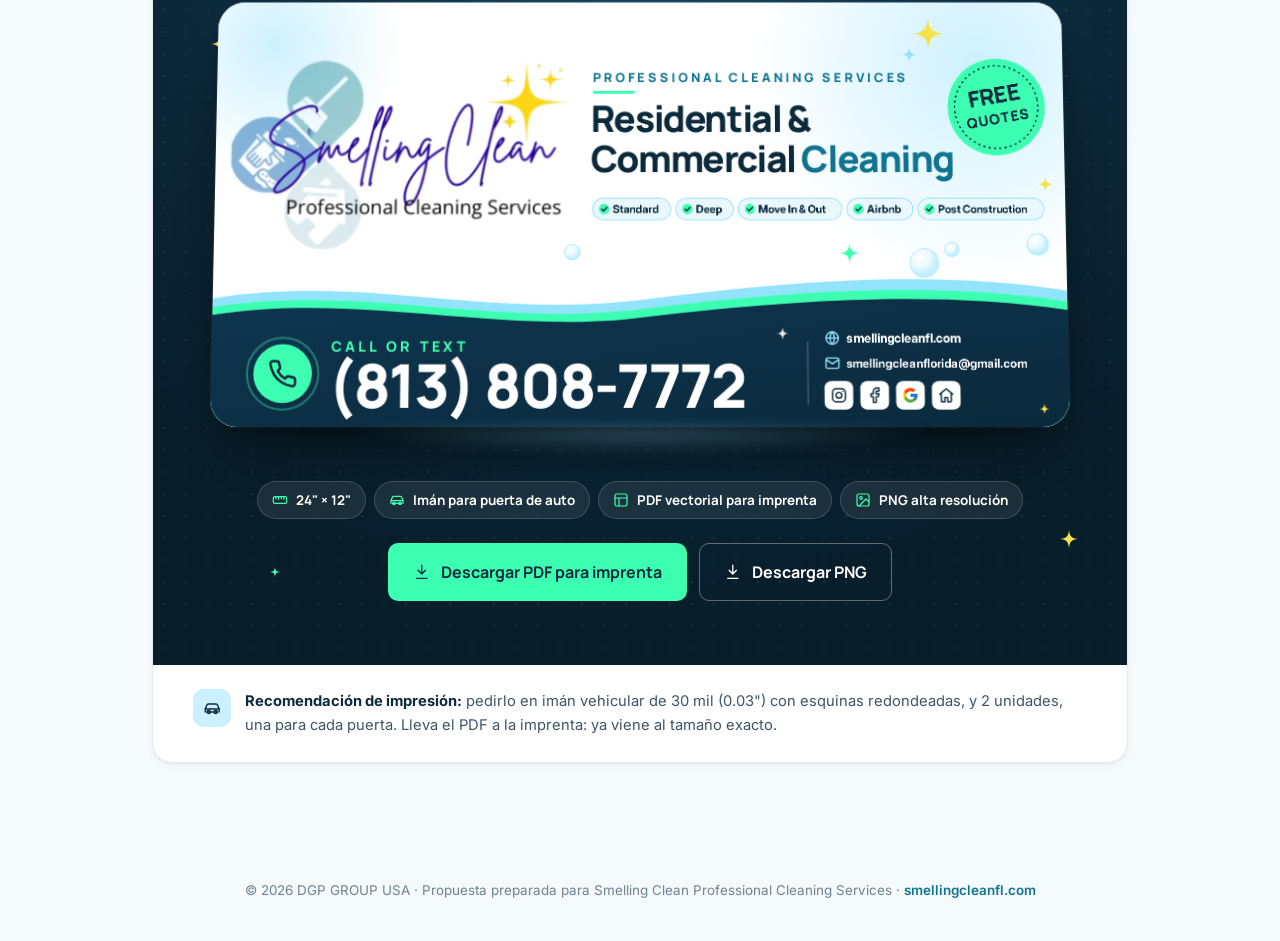
==== commit 354169b0: "Switch custom domain to smellingcleanfl.com - CNAME for GitHub Pages - Canonical, Open Graph/Twitter" ====
--- a/propuesta/index.html
+++ b/propuesta/index.html
@@ -9,7 +9,7 @@
   <meta name="theme-color" content="#0b2a3c">
   <meta property="og:title" content="Propuesta · Sitio web Smelling Clean">
   <meta property="og:description" content="De Andrés Espina (DGP GROUP USA) para Tatiana Fuentes.">
-  <meta property="og:image" content="https://smellingclean.dgp-link.com/assets/og-image.png">
+  <meta property="og:image" content="https://smellingcleanfl.com/assets/og-image.png">
   <link rel="icon" type="image/png" sizes="32x32" href="../assets/favicon-32.png?v=3">
   <link rel="apple-touch-icon" href="../assets/apple-touch-icon.png">
   <link rel="preconnect" href="https://fonts.googleapis.com">
@@ -347,19 +347,19 @@
   <!-- Summary -->
   <section class="card block reveal">
     <div class="summary">
-      <a href="https://smellingclean.dgp-link.com/" target="_blank" rel="noopener" class="browser" aria-label="Abrir el sitio de Smelling Clean">
-        <div class="browser-bar"><i></i><i></i><i></i><span>smellingclean.dgp-link.com</span></div>
+      <a href="https://smellingcleanfl.com/" target="_blank" rel="noopener" class="browser" aria-label="Abrir el sitio de Smelling Clean">
+        <div class="browser-bar"><i></i><i></i><i></i><span>smellingcleanfl.com</span></div>
         <img src="../assets/og-image.png" alt="Vista previa del sitio de Smelling Clean" width="1200" height="630">
       </a>
       <div>
         <span class="kicker">Resumen</span>
         <h2 style="font-size:clamp(1.45rem,2.8vw,1.9rem);font-weight:800">Sitio web profesional de Smelling Clean</h2>
         <div class="facts" style="margin-top:20px">
-          <div class="fact"><span class="fact-icon"><svg class="icon"><use href="#i-link"/></svg></span><span><small>Dirección</small><strong>smellingclean.dgp-link.com</strong></span></div>
+          <div class="fact"><span class="fact-icon"><svg class="icon"><use href="#i-link"/></svg></span><span><small>Dirección</small><strong>smellingcleanfl.com</strong></span></div>
           <div class="fact"><span class="fact-icon"><svg class="icon"><use href="#i-layout"/></svg></span><span><small>Estado</small><strong><span class="status">Publicado</span></strong></span></div>
           <div class="fact"><span class="fact-icon"><svg class="icon"><use href="#i-globe"/></svg></span><span><small>Idiomas</small><strong>Inglés y español</strong></span></div>
         </div>
-        <a href="https://smellingclean.dgp-link.com/" target="_blank" rel="noopener" class="btn btn-primary" style="margin-top:20px">Ver el sitio<svg class="icon"><use href="#i-arrow"/></svg></a>
+        <a href="https://smellingcleanfl.com/" target="_blank" rel="noopener" class="btn btn-primary" style="margin-top:20px">Ver el sitio<svg class="icon"><use href="#i-arrow"/></svg></a>
       </div>
     </div>
   </section>
@@ -640,7 +640,7 @@
   <g font-family="Inter, Manrope, sans-serif" font-weight="700" fill="#ffffff">
     <g transform="translate(1716 930)">
       <g transform="scale(1.9)" fill="none" stroke="#93e3fd" stroke-width="2" stroke-linecap="round" stroke-linejoin="round"><circle cx="12" cy="12" r="9"/><path d="M3 12h18M12 3a14 14 0 0 1 0 18M12 3a14 14 0 0 0 0 18"/></g>
-      <text x="62" y="35" font-size="35">smellingclean.dgp-link.com</text>
+      <text x="62" y="35" font-size="35">smellingcleanfl.com</text>
     </g>
     <g transform="translate(1716 1000)">
       <g transform="scale(1.9)" fill="none" stroke="#93e3fd" stroke-width="2" stroke-linecap="round" stroke-linejoin="round"><rect x="2.5" y="4.5" width="19" height="15" rx="2.5"/><path d="m3 7 9 6 9-6"/></g>
@@ -695,7 +695,7 @@
 </main>
 
 <footer>
-  © <span id="year">2026</span> DGP GROUP USA · Propuesta preparada para Smelling Clean Professional Cleaning Services · <a href="https://smellingclean.dgp-link.com/">smellingclean.dgp-link.com</a>
+  © <span id="year">2026</span> DGP GROUP USA · Propuesta preparada para Smelling Clean Professional Cleaning Services · <a href="https://smellingcleanfl.com/">smellingcleanfl.com</a>
 </footer>
 
 <script>
